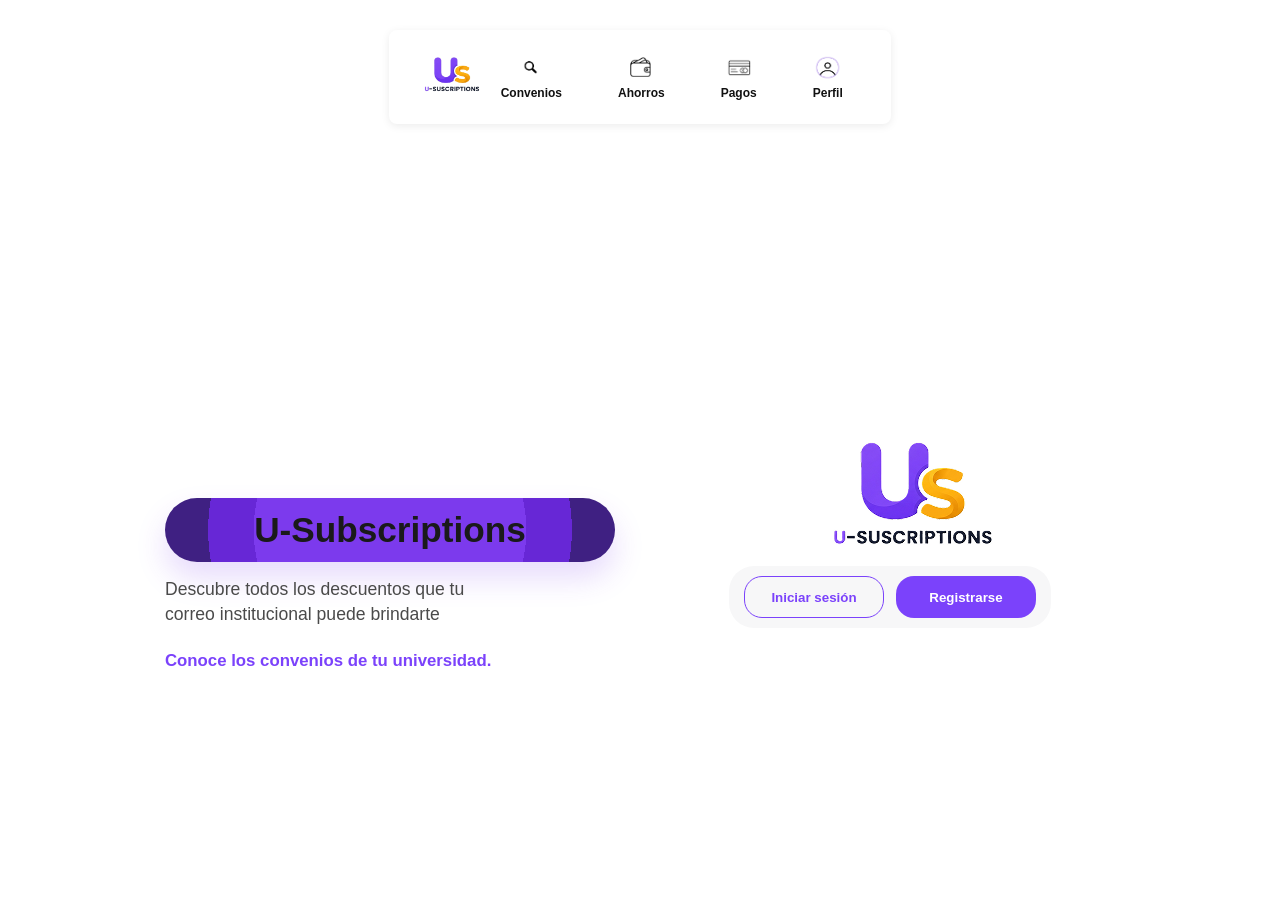
==== index.html @ c571db9f "Cambio de index" ====
<!DOCTYPE html>
<html lang="es">
<head>
    <meta charset="UTF-8">
    <meta name="viewport" content="width=device-width, initial-scale=1.0">
    <title>U-Subscriptions - Inicio</title>
    <link rel="preconnect" href="https://fonts.googleapis.com">
    <link rel="preconnect" href="https://fonts.gstatic.com" crossorigin>
    <link href="https://fonts.googleapis.com/css2?family=Outfit:wght@400;500;600;700&display=swap" rel="stylesheet">
    <link rel="stylesheet" href="https://cdnjs.cloudflare.com/ajax/libs/font-awesome/6.5.1/css/all.min.css">
    <link rel="stylesheet" href="css/components.css">
    <link rel="stylesheet" href="css/inicio.css">
</head>
<body>

    <header>
        <div class="logo">
        <img src="images/logo.png" alt="Logo de U-Subscriptions">
        </div>

        <nav aria-label="Navegación principal">
        <ul>
            <li>
            <a href="pages/buscar-convenios.html">
                <img src="images/iconos/icono-buscar.png" alt="Icono de convenios">
                <span>Convenios</span>
            </a>
            </li>

            <li>
            <a href="pages/panel_ahorro.html">
                <img src="images/iconos/icono-ahorro.png" alt="Icono de ahorros">
                <span>Ahorros</span>
            </a>
            </li>
            <li>
            <a href="pages/pagos.html">
                <img src="images/iconos/icono-pagos.png" alt="Icono de pagos">
                <span>Pagos</span>
            </a>
            </li>
            <li>
            <a href="pages/perfil.html">
                <img src="images/iconos/icono-perfil.png" alt="Icono de perfil">
                <span>Perfil</span>
            </a>
            </li>
        </ul>
        </nav>
    </header>


    <main class="hero-container" id="heroContainer">
        
        <div class="animated-logo-wrapper" id="animatedLogo">
            <img src="images/u-subs-logo 1.png" alt="U-Subscriptions Logo" class="moving-logo">
        </div>

        <section class="hero-left">
            <div class="logo-placeholder-left"></div> 
            <h1 class="brand-title">U-Subscriptions</h1>
            <p class="hero-description">
                Descubre todos los descuentos que tu correo institucional puede brindarte
            </p>
            <p class="hero-highlight">
                Conoce los convenios de tu universidad.
            </p>
        </section>

        <section class="hero-right">
            
            <div class="initial-actions" id="initialActions">
                <div class="logo-placeholder-right"></div> 
                <div class="actions-pill-container">
                    <button type="button" class="btn-outline-purple" id="btnShowLogin">Iniciar sesión</button>
                    <button type="button" class="btn-solid-purple" id="btnShowRegister">Registrarse</button>
                </div>
            </div>

            <div class="form-card hidden" id="loginFormCard">
                <div class="card-header">
                    <h2>Inicia Sesión</h2>
                    <button type="button" class="btn-close close-to-initial" title="Volver">
                        <i class="fa-solid fa-xmark"></i>
                    </button>
                </div>
                <p class="subtitle">Ingresa tus datos para continuar</p>

                <form action="#" method="POST" class="dynamic-form">
                    <div class="form-group">
                        <label for="login-email">Correo Institucional</label>
                        <input type="email" id="login-email" placeholder="Ej. nombre@ejemplo.com" required>
                    </div>

                    <div class="form-group">
                        <label for="login-password">Contraseña</label>
                        <div class="input-password-wrapper">
                            <input type="password" id="login-password" placeholder="••••••••" required>
                            <i class="fa-regular fa-eye-slash toggle-password" data-target="login-password"></i>
                        </div>
                    </div>

                    <div class="switch-prompt">
                        ¿No tienes una cuenta aún? <a href="#" id="linkToRegister">Regístrate</a>
                    </div>

                    <div class="form-action">
                        <button type="submit" class="btn-submit">Entrar</button>
                    </div>
                </form>
            </div>

            <div class="form-card hidden" id="registerFormCard">
                <div class="card-header">
                    <h2>Crea tu Cuenta</h2>
                    <button type="button" class="btn-close close-to-initial" title="Volver">
                        <i class="fa-solid fa-xmark"></i>
                    </button>
                </div>
                <p class="subtitle">Ingresa tus datos para comenzar</p>

                <form action="#" method="POST" class="dynamic-form">
                    
                    <div class="form-group">
                        <label for="fullname">Nombre y Apellido</label>
                        <input type="text" id="fullname" placeholder="Ej. Maria Lopez">
                    </div>

                    <div class="form-group error" id="register-email-group">
                        <label for="register-email">Correo Institucional</label>
                        <input type="email" id="register-email" placeholder="Ej. nombre@ejemplo.com">
                        <span class="error-text">
                            <i class="fa-solid fa-circle-exclamation"></i> Este campo es obligatorio
                        </span>
                    </div>

                    <div class="form-group">
                        <label for="reg-password">Contraseña</label>
                        <div class="input-password-wrapper">
                            <input type="password" id="reg-password" placeholder="••••••••">
                            <i class="fa-regular fa-eye-slash toggle-password" data-target="reg-password"></i>
                        </div>
                        <span class="field-hint">Mínimo 8 caracteres, incluya una mayúscula y un número</span>
                    </div>

                    <div class="form-group">
                        <label for="confirm-password">Confirmar contraseña</label>
                        <div class="input-password-wrapper">
                            <input type="password" id="confirm-password" placeholder="••••••••">
                            <i class="fa-regular fa-eye-slash toggle-password" data-target="confirm-password"></i>
                        </div>
                    </div>

                    <div class="switch-prompt">
                        ¿Ya tienes una cuenta? <a href="#" id="linkToLogin">Inicia Sesión</a>
                    </div>

                    <div class="form-action">
                        <button type="submit" class="btn-submit">Crear Cuenta</button>
                    </div>

                </form>
            </div>

        </section>

    </main>

        <script>
            const heroContainer = document.getElementById('heroContainer');
            const initialActions = document.getElementById('initialActions');
            const loginFormCard = document.getElementById('loginFormCard');
            const registerFormCard = document.getElementById('registerFormCard');

            const btnShowLogin = document.getElementById('btnShowLogin');
            const btnShowRegister = document.getElementById('btnShowRegister');
            const linkToRegister = document.getElementById('linkToRegister');
            const linkToLogin = document.getElementById('linkToLogin');
            const closeButtons = document.querySelectorAll('.close-to-initial');

            const registerForm = registerFormCard.querySelector('form');

            function openForm(formToShow) {
                heroContainer.classList.add('shift-left');
                initialActions.classList.add('hidden');
                
                loginFormCard.classList.add('hidden');
                registerFormCard.classList.add('hidden');
                formToShow.classList.remove('hidden');
            }

            function resetToInitial() {
                heroContainer.classList.remove('shift-left');
                loginFormCard.classList.add('hidden');
                registerFormCard.classList.add('hidden');
                initialActions.classList.remove('hidden');
            }

            btnShowLogin.addEventListener('click', () => openForm(loginFormCard));
            btnShowRegister.addEventListener('click', () => openForm(registerFormCard));
            linkToRegister.addEventListener('click', (e) => { e.preventDefault(); openForm(registerFormCard); });
            linkToLogin.addEventListener('click', (e) => { e.preventDefault(); openForm(loginFormCard); });

            closeButtons.forEach(btn => {
                btn.addEventListener('click', resetToInitial);
            });

            registerForm.addEventListener('submit', (e) => {
                e.preventDefault(); 
                

                registerForm.reset();

                resetToInitial();
            });

            const regEmailInput = document.getElementById('register-email');
            const regEmailGroup = document.getElementById('register-email-group');

            regEmailInput.addEventListener('input', () => {
                if (regEmailInput.value.trim() !== '') {
                    regEmailGroup.classList.remove('error');
                } else {
                    regEmailGroup.classList.add('error');
                }
            });

            const togglePasswordIcons = document.querySelectorAll('.toggle-password');
            togglePasswordIcons.forEach(icon => {
                icon.addEventListener('click', () => {
                    const targetId = icon.getAttribute('data-target');
                    const passwordInput = document.getElementById(targetId);
                    const type = passwordInput.getAttribute('type') === 'password' ? 'text' : 'password';
                    passwordInput.setAttribute('type', type);
                    icon.classList.toggle('fa-eye');
                    icon.classList.toggle('fa-eye-slash');
                });
            });
        </script>

</body>
</html>
---- css/components.css ----
:root {
  --color-primary: #7C3AED;
  --color-primary-dark: #6D28D9;
  --color-primary-light: #C3A5F8;
  --color-accent: #F59E0B;
  --color-accent-light: #FFCC77;
  --color-white: #FFFFFF;
  --color-text-dark: #111111;
  --color-text-muted: #666666;
  --color-disabled: #e0e0e0;
  --color-text-disabled: #9e9e9e;
  --color-border: #E2E8F0;
  --color-bg: #F8FAFC;

  --font-family-base: 'Outfit', -apple-system, BlinkMacSystemFont, 'Segoe UI', Roboto, sans-serif;
  --font-size-sm: 0.75rem;
  --font-size-base: 0.875rem;
  --font-size-lg: 1rem;
  --font-weight-regular: 400;
  --font-weight-bold: 700;

  --spacing-xs: 0.25rem;
  --spacing-sm: 0.5rem;
  --spacing-md: 1rem;
  --spacing-lg: 1.5rem;
  --spacing-xl: 2rem;

  --radius-sm: 8px;
  --radius-md: 16px;
  --radius-lg: 24px;
  --radius-pill: 50px;

  --transition-fast: 0.2s ease;
  --shadow-sm: 0 2px 8px rgba(0, 0, 0, 0.08);
}

body {
  margin: 0;
  font-family: var(--font-family-base);
  font-size: var(--font-size-base);
  color: var(--color-text-dark);
  background-color: #f8f8fb;
}


/*Titulos, subtitulos*/

h1{
	margin: 0;
	padding: 0.75rem 2rem;
	border-radius: 999px;
	background: radial-gradient(circle,var(--color-primary) 60%, rgba(103, 39, 214, 1) 60%, rgba(103, 39, 214, 1) 80%, rgb(63, 32, 130) 80%);
	color: var(--color-white);
	font-size: 1.75rem;
	font-weight: var(--font-weight-bold);
	text-align: center;
	box-shadow: 0 16px 30px rgba(124, 58, 237, 0.18);
}

h2{
	align-self: center;
	padding: 0.75rem 1.5rem;
	border-radius: 999px;
	border: 2px solid var(--color-accent);
	color: var(--color-text-dark);
	font-weight: var(--font-weight-bold);
	font-size: var(--font-size-base);
	background: rgba(245, 158, 11, 0.08);
	justify-self: center;
}


/*Elementos pagina */
header {
  display: flex;
  align-items: center;
  justify-content: space-between;
  padding: var(--spacing-md) var(--spacing-xl);
  background-color: var(--color-white);
  border-radius: var(--radius-sm);
  box-shadow: var(--shadow-sm);
}
.logo img {
  height: 48px;
  width: auto;
  object-fit: contain;
}

nav ul {
  display: flex;
  flex-direction: row;
  align-items: center;
  gap: var(--spacing-lg);
  list-style: none;
  margin: 0;
  padding: 0;
}

nav a {
  display: flex;
  flex-direction: column;
  align-items: center;
  justify-content: center;
  text-decoration: none;
  padding: var(--spacing-sm) var(--spacing-md);
  border-radius: var(--radius-md);
  color: var(--color-text-dark);
  transition: background-color var(--transition-fast), color var(--transition-fast), transform var(--transition-fast);
}

nav a img {
  width: 28px;
  height: 28px;
  object-fit: contain;
  margin-bottom: var(--spacing-xs);
}

nav a span {
  font-size: var(--font-size-sm);
  font-weight: var(--font-weight-bold);
  text-align: center;
}

nav a:hover,
nav a:focus-visible {
  background-color: var(--color-primary-light);
  color: var(--color-primary);
}

nav a:focus-visible {
  outline: 2px solid var(--color-primary);
  outline-offset: 2px;
}

nav a.disabled,
nav a[aria-disabled="true"] {
  color: var(--color-text-disabled);
  background-color: transparent;
  cursor: not-allowed;
  pointer-events: none;
  opacity: 0.6;
}

nav a.disabled img,
nav a[aria-disabled="true"] img {
  filter: grayscale(100%);
}



footer{
  display: flex;
  flex-direction: column;
  align-items: center;
}

.site-footer .footer-inner {
  width: 100%;
  max-width: 1100px;
  margin: 0 auto;
  display: grid;
  grid-template-columns: repeat(3, 1fr);
  gap: 1.25rem;
  align-items: start;
}

.site-footer .footer-col {
  display: flex;
  flex-direction: column;
  gap: 0.6rem;
}

.site-footer h4 {
  margin: 0 0 0.35rem 0;
  color: var(--color-white);
  font-size: 1rem;
  font-weight: var(--font-weight-bold);
}

.site-footer p,
.site-footer a {
  margin: 0;
  color: rgba(255,255,255,0.85);
  font-size: 0.95rem;
  text-decoration: none;
}

.site-footer .social-icons {
  display: flex;
  gap: 12px;
  align-items: center;
}

.site-footer .social-icons a {
  background: rgba(255, 255, 255, 0.06);
  width: 44px;
  height: 44px;
  border-radius: 999px;
  display: grid;
  place-items: center;
  transition: transform 0.18s ease, background 0.18s ease;
}

.site-footer .social-icons a:hover {
  background: var(--color-primary);
  transform: translateY(-3px) scale(1.02);
}

.site-footer .footer-bottom {
  margin-top: 1.25rem;
  text-align: center;
  font-size: 0.9rem;
  color: rgba(255,255,255,0.65);
}

.site-footer {
  background: linear-gradient(180deg, #15121a 0%, #24182f 100%);
  color: var(--color-white);
  padding: 2.25rem 1.25rem;
  border-top: 1px solid rgba(255,255,255,0.04);
}



/*Botones*/

button {
  min-width: 140px;
  height: 42px;
  border: none;
  border-radius: 999px;
  cursor: pointer;
  font-weight: var(--font-weight-bold);
  transition: transform var(--transition-fast), box-shadow var(--transition-fast), background-color var(--transition-fast);
}

button:hover {
  transform: translateY(-1px);
}

.button-primary {
  background-color: var(--color-primary);
  color: var(--color-white);
  box-shadow: 0 6px 0 rgba(124, 58, 237, 0.25);
}

.button-secondary {
  background-color: var(--color-white);
  border: 2px solid var(--color-accent);
  color: var(--color-accent);
  box-shadow: 0 6px 0 rgba(245, 158, 11, 0.18);
}

.button-secondary:hover {
  background-color: var(--color-accent);
  color: var(--color-white);
}

.card {
  background-color: var(--color-white);
  border-radius: var(--radius-lg);
  box-shadow: 0 12px 30px rgba(0, 0, 0, 0.08);
}

h2 {
  margin: 0;
  color: var(--color-text-dark);
  font-size: 1.5rem;
  font-weight: var(--font-weight-bold);
  line-height: 1.2;
}

.card h2 {
  color: var(--color-primary);
  font-size: 1.35rem;
  margin-bottom: 0.5rem;
}
---- css/inicio.css ----
:root {
    --purple-main: #7b42fb;
    --purple-dark: #622ad8;
    --purple-light: #e8ddff;
    --purple-input: #cbb4fc;
    --purple-border-card: #a882fc;
    --error-red: #d93025;
    --text-dark: #212121;
    --text-muted: #666666;
    --bg-white: #ffffff;
}

* {
    box-sizing: border-box;
    margin: 0;
    padding: 0;
}

body {
    font-family: 'Segoe UI', Tahoma, Geneva, Verdana, sans-serif;
    background-color: var(--bg-white);
    color: var(--text-dark);
    min-height: 100vh;
    display: flex;
    flex-direction: column;
    align-items: center;
    padding: 30px 20px;
}

.hidden {
    display: none !important;
}

.top-nav {
    display: flex;
    gap: 20px;
    margin-bottom: 30px;
}

.nav-pill {
    text-decoration: none;
    color: #000;
    font-weight: 700;
    font-size: 0.9rem;
    padding: 10px 24px;
    border: 1.5px solid #d0d0d0;
    border-radius: 20px;
    transition: all 0.25s ease;
}

.nav-pill.active {
    background-color: var(--purple-light);
    border-color: transparent;
    color: var(--purple-main);
}

.nav-pill:hover {
    border-color: var(--purple-main);
    color: var(--purple-main);
}

.hero-container {
    position: relative;
    display: grid;
    grid-template-columns: 1fr 1fr;
    max-width: 950px;
    width: 100%;
    align-items: center;
    gap: 50px;
    margin: auto 0;
}

.animated-logo-wrapper {
    position: absolute;
    right: 120px; 
    top: 175px;
    z-index: 10;
    transition: transform 0.65s cubic-bezier(0.34, 1.4, 0.64, 1);
    transform-origin: center center;
}

.moving-logo {
    max-width: 170px;
    height: auto;
    display: block;
}

.hero-container.shift-left .animated-logo-wrapper {
    transform: translate(-570px, -150px) scale(1.80);
}

.hero-left {
    display: flex;
    flex-direction: column;
    gap: 15px;
    padding-top: 60px; 
}

.logo-placeholder-left {
    height: 100px; 
}

.brand-title {
    font-size: 2.2rem;
    font-weight: 800;
    color: #1a1a1a;
}

.hero-description {
    font-size: 1.1rem;
    color: #4a4a4a;
    line-height: 1.4;
    max-width: 320px;
}

.hero-highlight {
    color: var(--purple-main);
    font-weight: 700;
    font-size: 1.05rem;
    margin-top: 10px;
}


.hero-right {
    display: flex;
    justify-content: center;
    align-items: center;
    min-height: 480px;
}

.initial-actions {
    display: flex;
    flex-direction: column;
    align-items: center;
    gap: 20px;
}

.logo-placeholder-right {
    height: 180px; 
}

.actions-pill-container {
    background-color: #f7f7f8;
    padding: 10px 15px;
    border-radius: 25px;
    display: flex;
    gap: 12px;
    align-items: center;
}

.btn-outline-purple {
    background: transparent;
    border: 1.5px solid var(--purple-main);
    color: var(--purple-main);
    font-weight: 700;
    padding: 8px 22px;
    border-radius: 18px;
    cursor: pointer;
    transition: all 0.25s ease;
}

.btn-outline-purple:hover {
    background-color: var(--purple-main);
    color: white;
}

.btn-solid-purple {
    background-color: var(--purple-main);
    border: none;
    color: white;
    font-weight: 700;
    padding: 9px 23px;
    border-radius: 18px;
    cursor: pointer;
    transition: background-color 0.25s ease;
}

.btn-solid-purple:hover {
    background-color: var(--purple-dark);
}

.form-card {
    border: 2.5px solid var(--purple-border-card);
    border-radius: 35px;
    padding: 30px 35px;
    background-color: var(--bg-white);
    width: 100%;
    max-width: 400px;
    box-shadow: 0 4px 15px rgba(123, 66, 251, 0.08);
    animation: fadeIn 0.4s ease-in-out;
}

.card-header {
    display: flex;
    justify-content: space-between;
    align-items: center;
}

.card-header h2 {
    font-size: 1.4rem;
    font-weight: 700;
}

.btn-close {
    background: none;
    border: none;
    font-size: 1.2rem;
    color: #888;
    cursor: pointer;
}

.btn-close:hover {
    color: var(--purple-main);
}

.subtitle {
    font-size: 0.85rem;
    color: #666;
    margin-bottom: 20px;
}

.dynamic-form {
    display: flex;
    flex-direction: column;
    gap: 12px;
}

.form-group {
    display: flex;
    flex-direction: column;
    gap: 4px;
}

.form-group label {
    font-size: 0.8rem;
    font-weight: 700;
}

input[type="text"],
input[type="email"],
input[type="password"] {
    width: 100%;
    background-color: var(--purple-input);
    border: 1.5px solid transparent;
    border-radius: 18px;
    padding: 8px 15px;
    font-size: 0.85rem;
    outline: none;
}

input:focus {
    border-color: var(--purple-main);
    box-shadow: 0 0 0 3px rgba(123, 66, 251, 0.2);
}

.input-password-wrapper {
    position: relative;
    display: flex;
    align-items: center;
}

.input-password-wrapper input {
    padding-right: 38px;
}

.toggle-password {
    position: absolute;
    right: 12px;
    color: #444;
    cursor: pointer;
}

.field-hint {
    font-size: 0.65rem;
    color: var(--text-muted);
}

.switch-prompt {
    font-size: 0.8rem;
    text-align: center;
    margin-top: 4px;
}

.switch-prompt a {
    color: var(--purple-main);
    font-weight: 700;
    text-decoration: underline;
}

.error-text {
    display: none;
    font-size: 0.7rem;
    color: var(--error-red);
    align-items: center;
    gap: 4px;
    font-weight: 600;
}

.form-group.error .error-text {
    display: flex;
}

.form-group.error input {
    border-color: var(--error-red) !important;
    background-color: #fce8e6;
}

/* BOTÓN DE ENVÍO */
.form-action {
    display: flex;
    justify-content: center;
    margin-top: 10px;
}

.btn-submit {
    background-color: var(--purple-main);
    color: white;
    border: none;
    border-radius: 20px;
    padding: 9px 32px;
    font-weight: 700;
    cursor: pointer;
    transition: background-color 0.2s ease;
}

.btn-submit:hover {
    background-color: var(--purple-dark);
}

@keyframes fadeIn {
    from { opacity: 0; transform: translateY(10px); }
    to { opacity: 1; transform: translateY(0); }
}
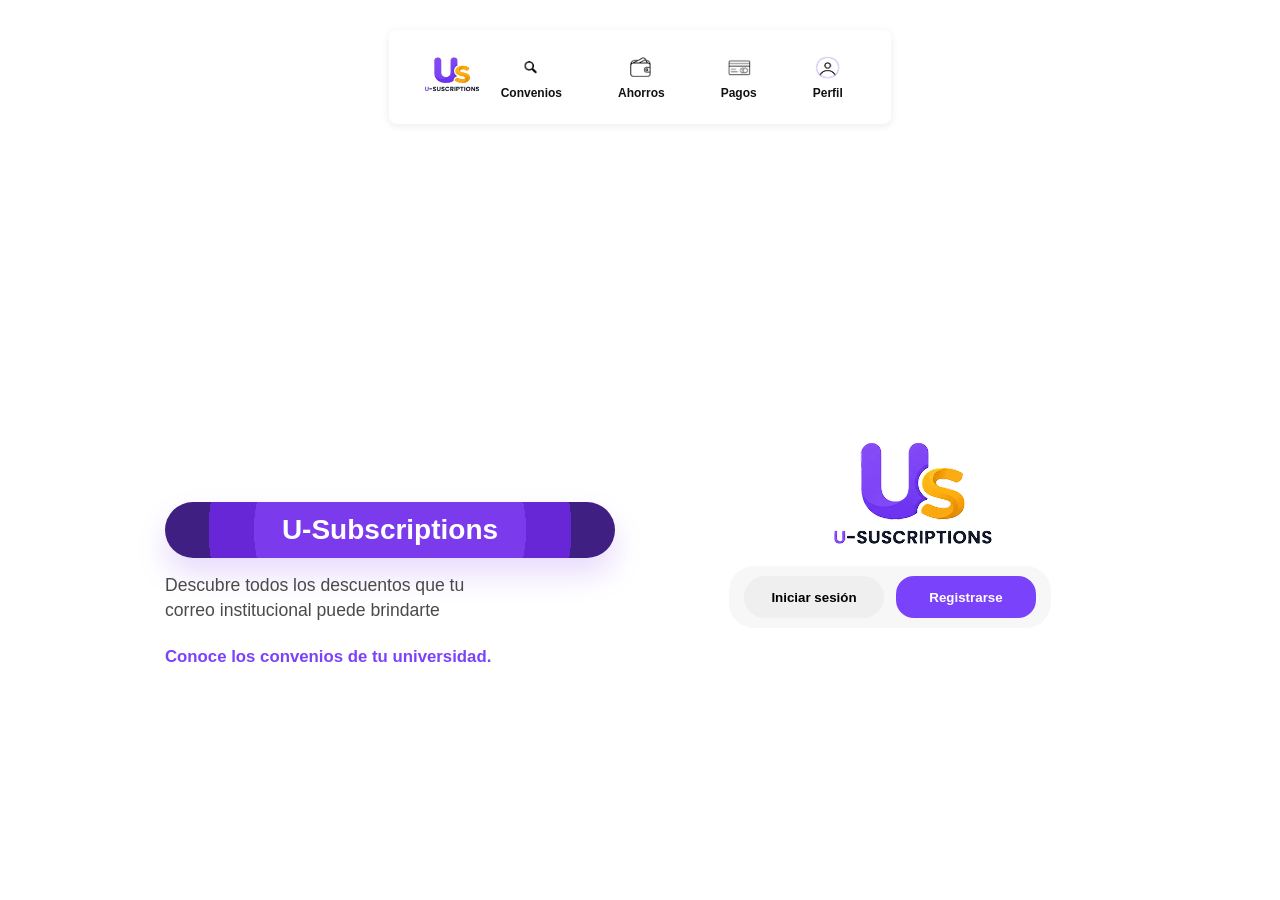
==== commit ec304874: "se agregan media queries y flexbox en index.html" ====
--- a/index.html
+++ b/index.html
@@ -58,7 +58,7 @@
 
         <section class="hero-left">
             <div class="logo-placeholder-left"></div> 
-            <h1 class="brand-title">U-Subscriptions</h1>
+            <h1>U-Subscriptions</h1>
             <p class="hero-description">
                 Descubre todos los descuentos que tu correo institucional puede brindarte
             </p>
@@ -72,7 +72,7 @@
             <div class="initial-actions" id="initialActions">
                 <div class="logo-placeholder-right"></div> 
                 <div class="actions-pill-container">
-                    <button type="button" class="btn-outline-purple" id="btnShowLogin">Iniciar sesión</button>
+                    <button type="button"  id="btnShowLogin">Iniciar sesión</button>
                     <button type="button" class="btn-solid-purple" id="btnShowRegister">Registrarse</button>
                 </div>
             </div>
--- a/css/inicio.css
+++ b/css/inicio.css
@@ -330,4 +330,356 @@
 @keyframes fadeIn {
     from { opacity: 0; transform: translateY(10px); }
     to { opacity: 1; transform: translateY(0); }
-}+}
+
+
+@media (min-width:768px) {
+    
+}
+/* =========================================================
+   DISEÑO RESPONSIVE
+   ========================================================= */
+
+/* TABLET: 768px - 1024px */
+@media (min-width: 768px) and (max-width: 1024px) {
+
+    body {
+        padding: 24px 16px;
+    }
+
+    header {
+        width: 100%;
+    }
+
+    nav ul {
+        gap: 0.8rem;
+    }
+
+    nav a {
+        padding: 0.4rem 0.65rem;
+    }
+
+    .hero-container {
+        max-width: 850px;
+        gap: 25px;
+    }
+
+    .animated-logo-wrapper {
+        right: 55px;
+        top: 145px;
+    }
+
+    .moving-logo {
+        max-width: 145px;
+    }
+
+    .hero-container.shift-left .animated-logo-wrapper {
+        transform: translate(-420px, -120px) scale(1.45);
+    }
+
+    .hero-left {
+        padding-top: 40px;
+    }
+
+    .hero-description {
+        max-width: 290px;
+        font-size: 1rem;
+    }
+
+    .hero-highlight {
+        font-size: 1rem;
+    }
+
+    .hero-right {
+        min-height: 420px;
+    }
+
+    .logo-placeholder-right {
+        height: 145px;
+    }
+
+    .form-card {
+        max-width: 360px;
+        padding: 26px 28px;
+    }
+}
+
+
+/* TELÉFONO: hasta 767px */
+@media (max-width: 767px) {
+
+    body {
+        width: 100%;
+        min-height: 100vh;
+        padding: 14px 12px 24px;
+        overflow-x: hidden;
+    }
+
+    /* Cabecera y navegación */
+    header {
+        width: 100%;
+        padding: 10px 12px;
+        flex-direction: column;
+        gap: 8px;
+    }
+
+    .logo img {
+        height: 42px;
+    }
+
+    nav {
+        width: 100%;
+    }
+
+    nav ul {
+        width: 100%;
+        justify-content: center;
+        gap: 2px;
+        flex-wrap: wrap;
+    }
+
+    nav a {
+        padding: 6px 8px;
+        border-radius: 12px;
+    }
+
+    nav a img {
+        width: 23px;
+        height: 23px;
+    }
+
+    nav a span {
+        font-size: 0.65rem;
+    }
+
+    /* Contenido principal */
+    .hero-container {
+        display: grid;
+        grid-template-columns: 1fr;
+        width: 100%;
+        max-width: 520px;
+        gap: 8px;
+        margin: 0 auto;
+        align-items: start;
+    }
+
+    /*
+       En teléfono el logo se centra sobre la presentación
+       para evitar que el desplazamiento absoluto del diseño
+       de escritorio provoque desbordamiento horizontal.
+    */
+    .animated-logo-wrapper {
+        right: 50%;
+        top: 18px;
+        transform: translateX(50%);
+        transition: transform 0.45s ease, opacity 0.3s ease;
+    }
+
+    .moving-logo {
+        max-width: 125px;
+    }
+
+    /*
+       Al abrir login/registro, el contenido de presentación
+       deja espacio al formulario y el logo desaparece.
+    */
+    .hero-container.shift-left .animated-logo-wrapper {
+        transform: translateX(50%) scale(0.7);
+        opacity: 0;
+        pointer-events: none;
+    }
+
+    .hero-left {
+        order: 1;
+        width: 100%;
+        padding-top: 145px;
+        gap: 10px;
+        align-items: center;
+        text-align: center;
+    }
+
+    .logo-placeholder-left {
+        display: none;
+    }
+
+    /*
+       El h1 real del HTML recibe estilos de components.css.
+       Estas reglas lo adaptan sin cambiar su diseño base.
+    */
+    .hero-left h1 {
+        width: 100%;
+        max-width: 330px;
+        padding: 0.65rem 1rem;
+        font-size: 1.45rem;
+    }
+
+    .brand-title {
+        font-size: 1.7rem;
+    }
+
+    .hero-description {
+        width: 100%;
+        max-width: 360px;
+        font-size: 0.95rem;
+        line-height: 1.45;
+    }
+
+    .hero-highlight {
+        max-width: 350px;
+        font-size: 0.95rem;
+        margin-top: 4px;
+    }
+
+    .hero-right {
+        order: 2;
+        width: 100%;
+        min-height: auto;
+        padding: 0;
+        align-items: flex-start;
+    }
+
+    .initial-actions {
+        width: 100%;
+        gap: 12px;
+    }
+
+    .logo-placeholder-right {
+        height: 70px;
+    }
+
+    .actions-pill-container {
+        width: min(100%, 340px);
+        padding: 9px 12px;
+        gap: 8px;
+        justify-content: center;
+    }
+
+    .actions-pill-container button {
+        min-width: 0;
+        flex: 1;
+        width: 100%;
+        padding: 8px 10px;
+        font-size: 0.78rem;
+    }
+
+    /* Cuando aparece el formulario, se centra toda la atención en él. */
+    .hero-container.shift-left .hero-left {
+        display: none;
+    }
+
+    .hero-container.shift-left .hero-right {
+        width: 100%;
+        padding-top: 20px;
+    }
+
+    .form-card {
+        width: 100%;
+        max-width: 430px;
+        margin: 0 auto;
+        padding: 24px 20px;
+        border-radius: 28px;
+    }
+
+    .card-header h2 {
+        font-size: 1.2rem;
+    }
+
+    .subtitle {
+        font-size: 0.8rem;
+        margin-bottom: 16px;
+    }
+
+    .dynamic-form {
+        gap: 11px;
+    }
+
+    .form-group label {
+        font-size: 0.78rem;
+    }
+
+    input[type="text"],
+    input[type="email"],
+    input[type="password"] {
+        min-height: 40px;
+        padding: 9px 14px;
+        font-size: 0.85rem;
+    }
+
+    .field-hint {
+        font-size: 0.62rem;
+        line-height: 1.35;
+    }
+
+    .switch-prompt {
+        font-size: 0.75rem;
+        line-height: 1.4;
+    }
+
+    .form-action {
+        margin-top: 8px;
+    }
+
+    .btn-submit {
+        min-width: 130px;
+        padding: 9px 25px;
+    }
+}
+
+
+/* TELÉFONOS MUY PEQUEÑOS: hasta 380px */
+@media (max-width: 380px) {
+
+    body {
+        padding-left: 8px;
+        padding-right: 8px;
+    }
+
+    header {
+        padding-left: 6px;
+        padding-right: 6px;
+    }
+
+    nav a {
+        padding: 5px 6px;
+    }
+
+    nav a img {
+        width: 21px;
+        height: 21px;
+    }
+
+    nav a span {
+        font-size: 0.6rem;
+    }
+
+    .hero-left {
+        padding-top: 135px;
+    }
+
+    .moving-logo {
+        max-width: 110px;
+    }
+
+    .hero-left h1 {
+        font-size: 1.3rem;
+    }
+
+    .hero-description,
+    .hero-highlight {
+        font-size: 0.88rem;
+    }
+
+    .actions-pill-container {
+        width: 100%;
+        padding: 8px;
+    }
+
+    .actions-pill-container button {
+        font-size: 0.72rem;
+    }
+
+    .form-card {
+        padding: 20px 15px;
+        border-radius: 24px;
+    }
+}
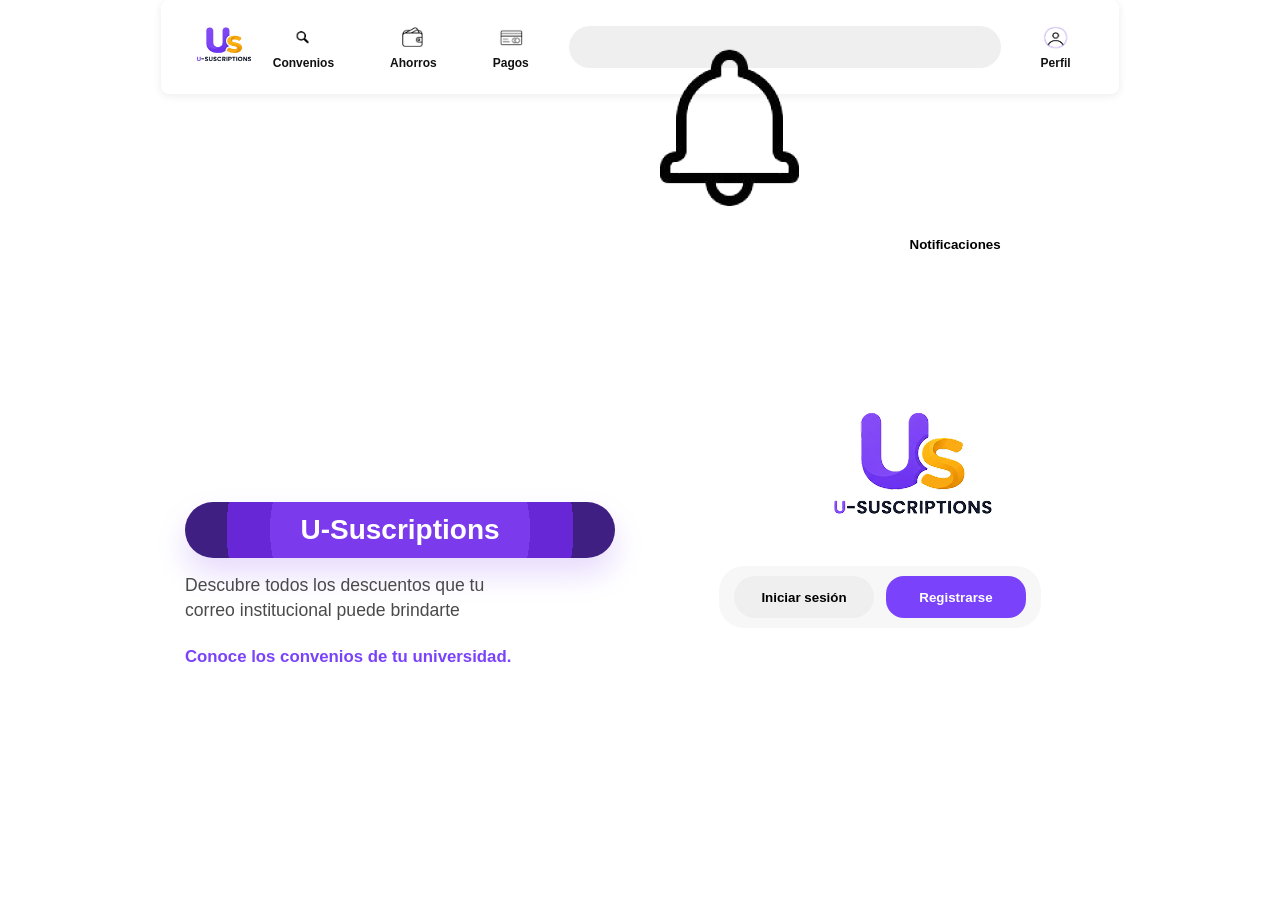
==== commit e4b461a3: "Merge pull request #26 from AnthonyUribe1912/anthony_uribe Errores corregidos gracias a la revision " ====
--- a/index.html
+++ b/index.html
@@ -9,14 +9,16 @@
     <link href="https://fonts.googleapis.com/css2?family=Outfit:wght@400;500;600;700&display=swap" rel="stylesheet">
     <link rel="stylesheet" href="https://cdnjs.cloudflare.com/ajax/libs/font-awesome/6.5.1/css/all.min.css">
     <link rel="stylesheet" href="css/components.css">
-    <link rel="stylesheet" href="css/inicio.css">
+    <link rel="stylesheet" href="css/login.css">
 </head>
 <body>
 
     <header>
         <div class="logo">
-        <img src="images/logo.png" alt="Logo de U-Subscriptions">
-        </div>
+        <a href="index.html">
+        <img src="images/logo.png" alt="Logo de U-Suscriptions">
+        </a>
+    </div>
 
         <nav aria-label="Navegación principal">
         <ul>
@@ -39,6 +41,11 @@
                 <span>Pagos</span>
             </a>
             </li>
+
+            <button id="menu-Notificaciones">
+                <img src="images/iconos/icono-notificaciones.png" alt="Icono de pagos">
+                <span>Notificaciones</span>
+            </button>
             <li>
             <a href="pages/perfil.html">
                 <img src="images/iconos/icono-perfil.png" alt="Icono de perfil">
@@ -58,7 +65,7 @@
 
         <section class="hero-left">
             <div class="logo-placeholder-left"></div> 
-            <h1>U-Subscriptions</h1>
+            <h1>U-Suscriptions</h1>
             <p class="hero-description">
                 Descubre todos los descuentos que tu correo institucional puede brindarte
             </p>
@@ -72,7 +79,7 @@
             <div class="initial-actions" id="initialActions">
                 <div class="logo-placeholder-right"></div> 
                 <div class="actions-pill-container">
-                    <button type="button"  id="btnShowLogin">Iniciar sesión</button>
+                    <button type="button" id="btnShowLogin">Iniciar sesión</button>
                     <button type="button" class="btn-solid-purple" id="btnShowRegister">Registrarse</button>
                 </div>
             </div>
@@ -80,7 +87,7 @@
             <div class="form-card hidden" id="loginFormCard">
                 <div class="card-header">
                     <h2>Inicia Sesión</h2>
-                    <button type="button" class="btn-close close-to-initial" title="Volver">
+                    <button type="button" class="btn-close close-to-initial" aria-label="Volver al inicio">
                         <i class="fa-solid fa-xmark"></i>
                     </button>
                 </div>
@@ -96,7 +103,7 @@
                         <label for="login-password">Contraseña</label>
                         <div class="input-password-wrapper">
                             <input type="password" id="login-password" placeholder="••••••••" required>
-                            <i class="fa-regular fa-eye-slash toggle-password" data-target="login-password"></i>
+                            <button type="button" class="toggle-password fa-regular fa-eye-slash" data-target="login-password" aria-label="Mostrar contraseña"></button>
                         </div>
                     </div>
 
@@ -113,7 +120,7 @@
             <div class="form-card hidden" id="registerFormCard">
                 <div class="card-header">
                     <h2>Crea tu Cuenta</h2>
-                    <button type="button" class="btn-close close-to-initial" title="Volver">
+                    <button type="button" class="btn-close close-to-initial" aria-label="Volver al inicio">
                         <i class="fa-solid fa-xmark"></i>
                     </button>
                 </div>
@@ -138,7 +145,7 @@
                         <label for="reg-password">Contraseña</label>
                         <div class="input-password-wrapper">
                             <input type="password" id="reg-password" placeholder="••••••••">
-                            <i class="fa-regular fa-eye-slash toggle-password" data-target="reg-password"></i>
+                            <button type="button" class="toggle-password fa-regular fa-eye-slash" data-target="reg-password" aria-label="Mostrar contraseña"></button>
                         </div>
                         <span class="field-hint">Mínimo 8 caracteres, incluya una mayúscula y un número</span>
                     </div>
@@ -147,7 +154,7 @@
                         <label for="confirm-password">Confirmar contraseña</label>
                         <div class="input-password-wrapper">
                             <input type="password" id="confirm-password" placeholder="••••••••">
-                            <i class="fa-regular fa-eye-slash toggle-password" data-target="confirm-password"></i>
+                            <button type="button" class="toggle-password fa-regular fa-eye-slash" data-target="confirm-password" aria-label="Mostrar contraseña"></button>
                         </div>
                     </div>
 
@@ -166,77 +173,82 @@
 
     </main>
 
-        <script>
-            const heroContainer = document.getElementById('heroContainer');
-            const initialActions = document.getElementById('initialActions');
-            const loginFormCard = document.getElementById('loginFormCard');
-            const registerFormCard = document.getElementById('registerFormCard');
-
-            const btnShowLogin = document.getElementById('btnShowLogin');
-            const btnShowRegister = document.getElementById('btnShowRegister');
-            const linkToRegister = document.getElementById('linkToRegister');
-            const linkToLogin = document.getElementById('linkToLogin');
-            const closeButtons = document.querySelectorAll('.close-to-initial');
-
-            const registerForm = registerFormCard.querySelector('form');
-
-            function openForm(formToShow) {
-                heroContainer.classList.add('shift-left');
-                initialActions.classList.add('hidden');
+    <script>
+        const heroContainer = document.getElementById('heroContainer');
+        const initialActions = document.getElementById('initialActions');
+        const loginFormCard = document.getElementById('loginFormCard');
+        const registerFormCard = document.getElementById('registerFormCard');
+
+        const btnShowLogin = document.getElementById('btnShowLogin');
+        const btnShowRegister = document.getElementById('btnShowRegister');
+        const linkToRegister = document.getElementById('linkToRegister');
+        const linkToLogin = document.getElementById('linkToLogin');
+        const closeButtons = document.querySelectorAll('.close-to-initial');
+
+        const registerForm = registerFormCard.querySelector('form');
+
+        function openForm(formToShow) {
+            heroContainer.classList.add('shift-left');
+            initialActions.classList.add('hidden');
+            
+            loginFormCard.classList.add('hidden');
+            registerFormCard.classList.add('hidden');
+            formToShow.classList.remove('hidden');
+        }
+
+        function resetToInitial() {
+            heroContainer.classList.remove('shift-left');
+            loginFormCard.classList.add('hidden');
+            registerFormCard.classList.add('hidden');
+            initialActions.classList.remove('hidden');
+        }
+
+        btnShowLogin.addEventListener('click', () => openForm(loginFormCard));
+        btnShowRegister.addEventListener('click', () => openForm(registerFormCard));
+        linkToRegister.addEventListener('click', (e) => { e.preventDefault(); openForm(registerFormCard); });
+        linkToLogin.addEventListener('click', (e) => { e.preventDefault(); openForm(loginFormCard); });
+
+        closeButtons.forEach(btn => {
+            btn.addEventListener('click', resetToInitial);
+        });
+
+        registerForm.addEventListener('submit', (e) => {
+            e.preventDefault(); 
+            registerForm.reset();
+            resetToInitial();
+        });
+
+        const regEmailInput = document.getElementById('register-email');
+        const regEmailGroup = document.getElementById('register-email-group');
+
+        regEmailInput.addEventListener('input', () => {
+            if (regEmailInput.value.trim() !== '') {
+                regEmailGroup.classList.remove('error');
+            } else {
+                regEmailGroup.classList.add('error');
+            }
+        });
+
+        const togglePasswordButtons = document.querySelectorAll('.toggle-password');
+        togglePasswordButtons.forEach(button => {
+            button.addEventListener('click', () => {
+                const targetId = button.getAttribute('data-target');
+                const passwordInput = document.getElementById(targetId);
+                const type = passwordInput.getAttribute('type') === 'password' ? 'text' : 'password';
+                passwordInput.setAttribute('type', type);
                 
-                loginFormCard.classList.add('hidden');
-                registerFormCard.classList.add('hidden');
-                formToShow.classList.remove('hidden');
-            }
-
-            function resetToInitial() {
-                heroContainer.classList.remove('shift-left');
-                loginFormCard.classList.add('hidden');
-                registerFormCard.classList.add('hidden');
-                initialActions.classList.remove('hidden');
-            }
-
-            btnShowLogin.addEventListener('click', () => openForm(loginFormCard));
-            btnShowRegister.addEventListener('click', () => openForm(registerFormCard));
-            linkToRegister.addEventListener('click', (e) => { e.preventDefault(); openForm(registerFormCard); });
-            linkToLogin.addEventListener('click', (e) => { e.preventDefault(); openForm(loginFormCard); });
-
-            closeButtons.forEach(btn => {
-                btn.addEventListener('click', resetToInitial);
-            });
-
-            registerForm.addEventListener('submit', (e) => {
-                e.preventDefault(); 
-                
-
-                registerForm.reset();
-
-                resetToInitial();
-            });
-
-            const regEmailInput = document.getElementById('register-email');
-            const regEmailGroup = document.getElementById('register-email-group');
-
-            regEmailInput.addEventListener('input', () => {
-                if (regEmailInput.value.trim() !== '') {
-                    regEmailGroup.classList.remove('error');
+                if (type === 'text') {
+                    button.classList.remove('fa-eye-slash');
+                    button.classList.add('fa-eye');
+                    button.setAttribute('aria-label', 'Ocultar contraseña');
                 } else {
-                    regEmailGroup.classList.add('error');
+                    button.classList.remove('fa-eye');
+                    button.classList.add('fa-eye-slash');
+                    button.setAttribute('aria-label', 'Mostrar contraseña');
                 }
             });
-
-            const togglePasswordIcons = document.querySelectorAll('.toggle-password');
-            togglePasswordIcons.forEach(icon => {
-                icon.addEventListener('click', () => {
-                    const targetId = icon.getAttribute('data-target');
-                    const passwordInput = document.getElementById(targetId);
-                    const type = passwordInput.getAttribute('type') === 'password' ? 'text' : 'password';
-                    passwordInput.setAttribute('type', type);
-                    icon.classList.toggle('fa-eye');
-                    icon.classList.toggle('fa-eye-slash');
-                });
-            });
-        </script>
+        });
+    </script>
 
 </body>
 </html>
--- a/css/components.css
+++ b/css/components.css
@@ -34,6 +34,16 @@
   --shadow-sm: 0 2px 8px rgba(0, 0, 0, 0.08);
 }
 
+
+/*Estilos de pagina general*/
+
+* {
+    box-sizing: border-box;
+    margin: 0;
+    padding: 0;
+}
+
+
 body {
   margin: 0;
   font-family: var(--font-family-base);
@@ -270,9 +280,4 @@
   line-height: 1.2;
 }
 
-.card h2 {
-  color: var(--color-primary);
-  font-size: 1.35rem;
-  margin-bottom: 0.5rem;
-}
-
+
--- a/css/login.css
+++ b/css/login.css
@@ -0,0 +1,430 @@
+:root {
+    --purple-main: #7b42fb;
+    --purple-dark: #622ad8;
+    --purple-light: #e8ddff;
+    --purple-input: #cbb4fc;
+    --purple-border-card: #a882fc;
+    --error-red: #d93025;
+    --text-dark: #212121;
+    --text-muted: #666666;
+    --bg-white: #ffffff;
+}
+
+
+body {
+    font-family: 'Segoe UI', Tahoma, Geneva, Verdana, sans-serif;
+    background-color: var(--bg-white);
+    color: var(--text-dark);
+    min-height: 100vh;
+    display: flex;
+    flex-direction: column;
+    align-items: center;
+    margin: 0;
+    padding: 0;
+}
+
+.hidden {
+    display: none !important;
+}
+
+.top-nav {
+    display: flex;
+    gap: 20px;
+    margin-bottom: 30px;
+}
+
+.nav-pill {
+    text-decoration: none;
+    color: #000;
+    font-weight: 700;
+    font-size: 0.9rem;
+    padding: 10px 24px;
+    border: 1.5px solid #d0d0d0;
+    border-radius: 20px;
+    transition: all 0.25s ease;
+}
+
+.nav-pill.active {
+    background-color: var(--purple-light);
+    border-color: transparent;
+    color: var(--purple-main);
+}
+
+.nav-pill:hover {
+    border-color: var(--purple-main);
+    color: var(--purple-main);
+}
+
+.hero-container {
+    position: relative;
+    display: grid;
+    grid-template-columns: 1fr 1fr;
+    max-width: 950px;
+    width: 100%;
+    align-items: center;
+    gap: 50px;
+    margin: auto;
+    padding: 30px 20px;
+    box-sizing: border-box;
+}
+
+.animated-logo-wrapper {
+    position: absolute;
+    right: 120px; 
+    top: 175px;
+    z-index: 10;
+    transition: transform 0.65s cubic-bezier(0.34, 1.4, 0.64, 1);
+    transform-origin: center center;
+}
+
+.moving-logo {
+    max-width: 170px;
+    width: 100%;
+    height: auto;
+    display: block;
+}
+
+.hero-container.shift-left .animated-logo-wrapper {
+    transform: translate(-570px, -150px) scale(1.80);
+}
+
+.hero-left {
+    display: flex;
+    flex-direction: column;
+    gap: 15px;
+    padding-top: 60px; 
+}
+
+.logo-placeholder-left {
+    height: 100px; 
+}
+
+.brand-title {
+    font-size: 2.2rem;
+    font-weight: 800;
+    color: #1a1a1a;
+}
+
+.hero-description {
+    font-size: 1.1rem;
+    color: #4a4a4a;
+    line-height: 1.4;
+    max-width: 320px;
+}
+
+.hero-highlight {
+    color: var(--purple-main);
+    font-weight: 700;
+    font-size: 1.05rem;
+    margin-top: 10px;
+}
+
+.hero-right {
+    display: flex;
+    justify-content: center;
+    align-items: center;
+    min-height: 480px;
+}
+
+.initial-actions {
+    display: flex;
+    flex-direction: column;
+    align-items: center;
+    gap: 20px;
+}
+
+.logo-placeholder-right {
+    height: 180px; 
+}
+
+.actions-pill-container {
+    background-color: #f7f7f8;
+    padding: 10px 15px;
+    border-radius: 25px;
+    display: flex;
+    gap: 12px;
+    align-items: center;
+}
+
+.btn-outline-purple {
+    background: transparent;
+    border: 1.5px solid var(--purple-main);
+    color: var(--purple-main);
+    font-weight: 700;
+    padding: 8px 22px;
+    border-radius: 18px;
+    cursor: pointer;
+    transition: all 0.25s ease;
+}
+
+.btn-outline-purple:hover {
+    background-color: var(--purple-main);
+    color: white;
+}
+
+.btn-solid-purple {
+    background-color: var(--purple-main);
+    border: none;
+    color: white;
+    font-weight: 700;
+    padding: 9px 23px;
+    border-radius: 18px;
+    cursor: pointer;
+    transition: background-color 0.25s ease;
+}
+
+.btn-solid-purple:hover {
+    background-color: var(--purple-dark);
+}
+
+
+.form-card {
+    border: 2.5px solid var(--purple-border-card);
+    border-radius: 35px;
+    padding: 30px 35px;
+    background-color: var(--bg-white);
+    width: 100%;
+    max-width: 400px;
+    box-shadow: 0 4px 15px rgba(123, 66, 251, 0.08);
+    animation: fadeIn 0.4s ease-in-out;
+}
+
+.card-header {
+    display: flex;
+    justify-content: space-between;
+    align-items: center;
+}
+
+.card-header h2 {
+    font-size: 1.4rem;
+    font-weight: 700;
+}
+
+.btn-close {
+    background: none;
+    border: none;
+    font-size: 1.2rem;
+    color: #888;
+    cursor: pointer;
+}
+
+.btn-close:hover {
+    color: var(--purple-main);
+}
+
+.subtitle {
+    font-size: 0.85rem;
+    color: #666;
+    margin-bottom: 20px;
+}
+
+.dynamic-form {
+    display: flex;
+    flex-direction: column;
+    gap: 12px;
+}
+
+.form-group {
+    display: flex;
+    flex-direction: column;
+    gap: 4px;
+}
+
+.form-group label {
+    font-size: 0.8rem;
+    font-weight: 700;
+}
+
+input[type="text"],
+input[type="email"],
+input[type="password"] {
+    width: 100%;
+    background-color: var(--purple-input);
+    border: 1.5px solid transparent;
+    border-radius: 18px;
+    padding: 8px 15px;
+    font-size: 0.85rem;
+    outline: none;
+}
+
+input:focus {
+    border-color: var(--purple-main);
+    box-shadow: 0 0 0 3px rgba(123, 66, 251, 0.2);
+}
+
+.input-password-wrapper {
+    position: relative;
+    display: flex;
+    align-items: center;
+    width: 100%;
+}
+
+.input-password-wrapper input {
+    padding-right: 40px;
+}
+
+/* Botón transparente perfectamente centrado para el ícono */
+.btn-toggle-password {
+    background: transparent;
+    border: none;
+    cursor: pointer;
+    padding: 0;
+    width: auto;
+    height: auto;
+    display: flex;
+    align-items: center;
+    justify-content: center;
+    position: absolute;
+    right: 12px;
+    top: 50%;
+    transform: translateY(-50%);
+    color: var(--text-muted);
+    transition: color 0.2s ease;
+}
+
+.btn-toggle-password:hover {
+    color: var(--purple-main);
+}
+
+/* Tamaño y comportamiento del ícono dentro del botón */
+.toggle-password {
+    font-size: 0.95rem;
+}
+
+.field-hint {
+    font-size: 0.65rem;
+    color: var(--text-muted);
+}
+
+.switch-prompt {
+    font-size: 0.8rem;
+    text-align: center;
+    margin-top: 4px;
+}
+
+.switch-prompt a {
+    color: var(--purple-main);
+    font-weight: 700;
+    text-decoration: underline;
+}
+
+.error-text {
+    display: none;
+    font-size: 0.7rem;
+    color: var(--error-red);
+    align-items: center;
+    gap: 4px;
+    font-weight: 600;
+}
+
+.form-group.error .error-text {
+    display: flex;
+}
+
+.form-group.error input {
+    border-color: var(--error-red) !important;
+    background-color: #fce8e6;
+}
+
+.form-action {
+    display: flex;
+    justify-content: center;
+    margin-top: 10px;
+}
+
+.btn-submit {
+    background-color: var(--purple-main);
+    color: white;
+    border: none;
+    border-radius: 20px;
+    padding: 9px 32px;
+    font-weight: 700;
+    cursor: pointer;
+    transition: background-color 0.2s ease;
+}
+
+.btn-submit:hover {
+    background-color: var(--purple-dark);
+}
+
+@keyframes fadeIn {
+    from { opacity: 0; transform: translateY(10px); }
+    to { opacity: 1; transform: translateY(0); }
+}
+
+
+@media (max-width: 900px) {
+    .hero-container {
+        grid-template-columns: 1fr;
+        gap: 30px;
+        text-align: center;
+    }
+
+    .hero-left {
+        padding-top: 0;
+        align-items: center;
+    }
+
+    .hero-description {
+        max-width: 100%;
+    }
+
+    .animated-logo-wrapper {
+        position: static;
+        margin: 0 auto;
+    }
+
+    .hero-container.shift-left .animated-logo-wrapper {
+        transform: scale(1.2); 
+    }
+
+    .logo-placeholder-left,
+    .logo-placeholder-right {
+        display: none; 
+    }
+
+    .hero-right {
+        min-height: auto;
+    }
+}
+
+/* Móviles */
+@media (max-width: 600px) {
+    body {
+        padding: 15px 10px;
+    }
+
+    .top-nav {
+        width: 100%;
+        justify-content: center;
+        gap: 10px;
+    }
+
+    .nav-pill {
+        padding: 8px 16px;
+        font-size: 0.8rem;
+    }
+
+    .brand-title {
+        font-size: 1.75rem;
+    }
+
+    .hero-description {
+        font-size: 0.95rem;
+    }
+
+    .actions-pill-container {
+        flex-direction: column;
+        width: 100%;
+    }
+
+    .btn-outline-purple,
+    .btn-solid-purple {
+        width: 100%;
+    }
+
+    .form-card {
+        padding: 20px;
+        border-radius: 25px;
+    }
+}
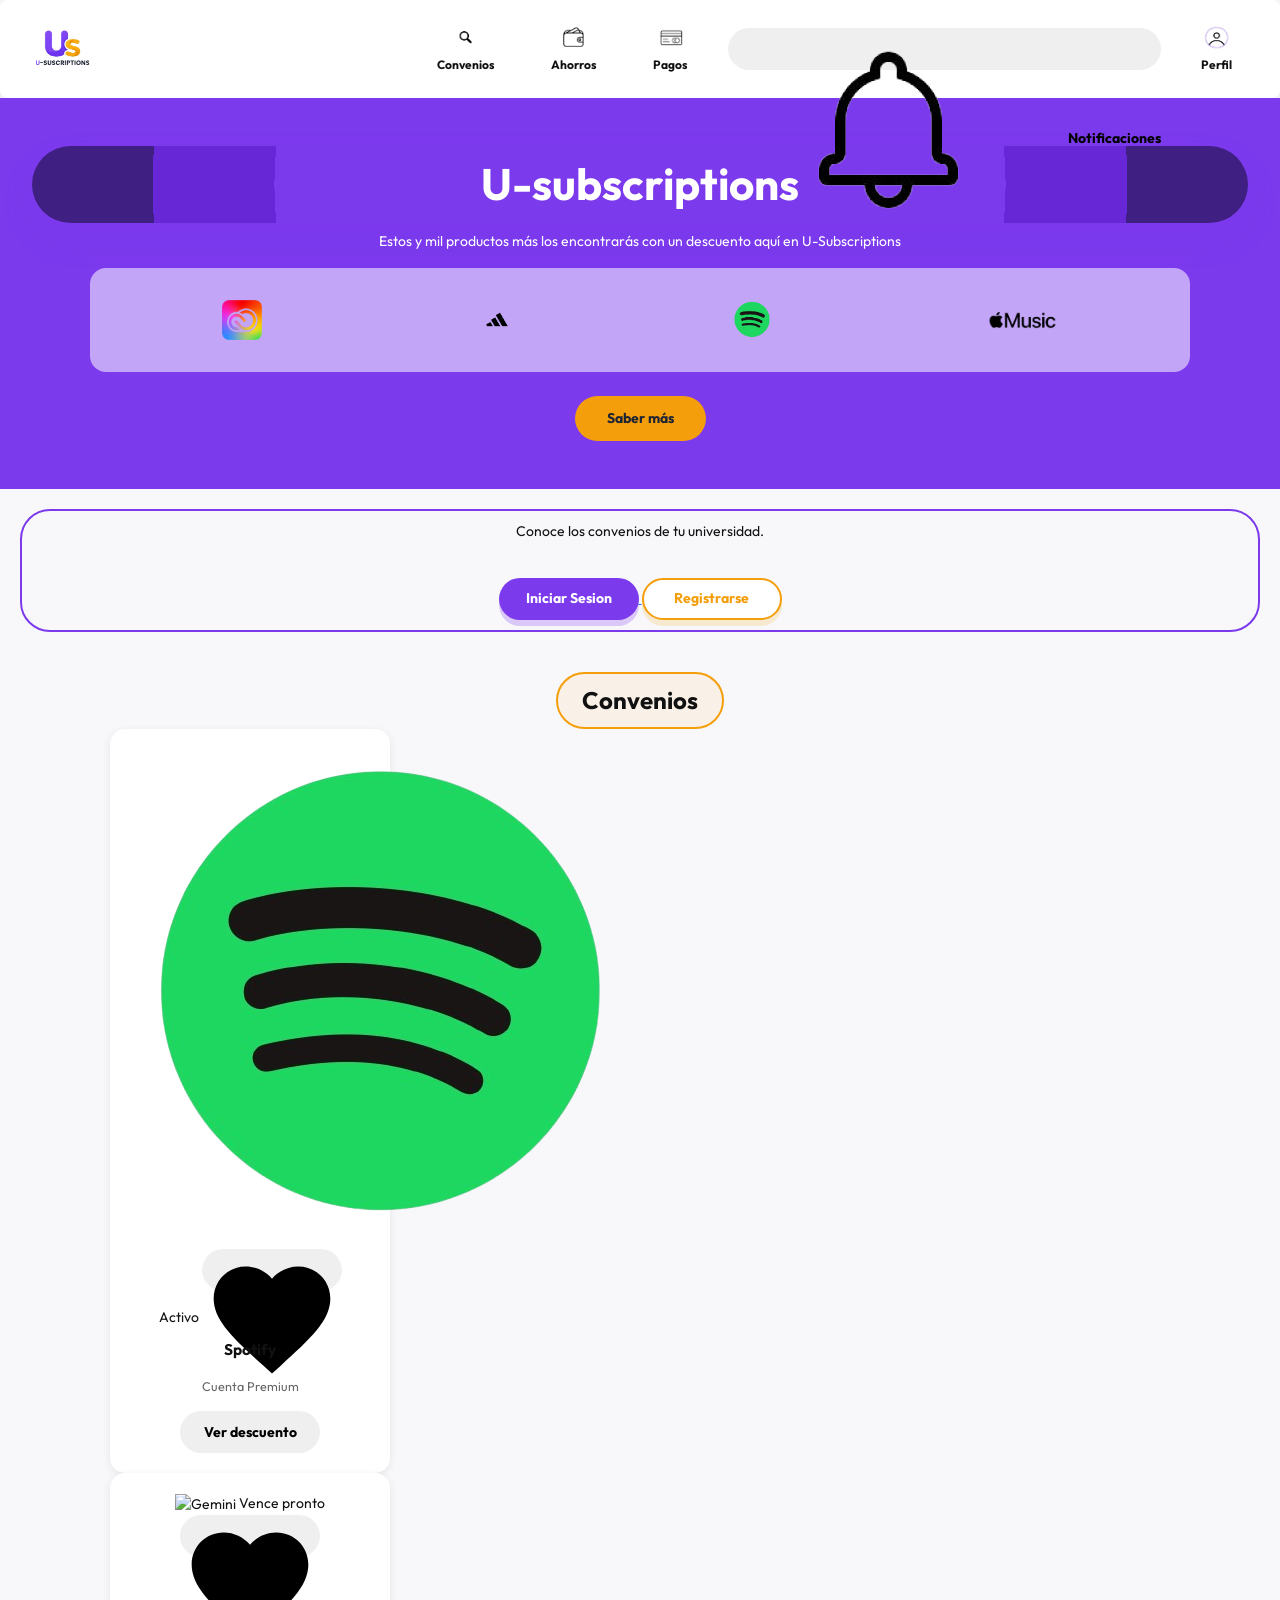
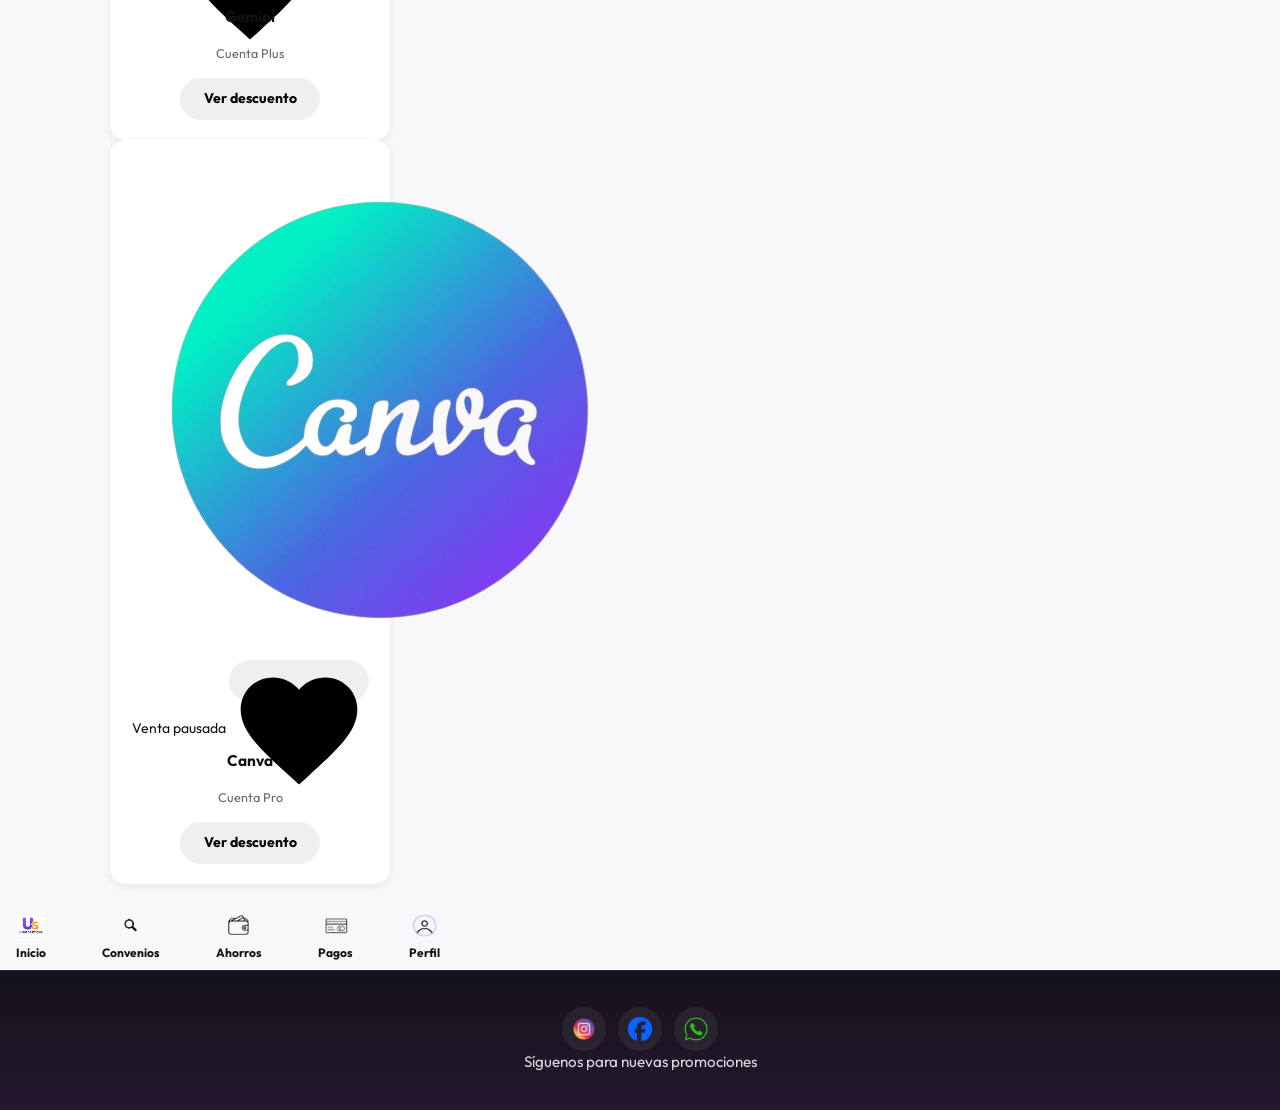
==== commit a9e0ffc7: "correcion de archivo index" ====
--- a/index.html
+++ b/index.html
@@ -1,254 +1,217 @@
 <!DOCTYPE html>
 <html lang="es">
 <head>
-    <meta charset="UTF-8">
-    <meta name="viewport" content="width=device-width, initial-scale=1.0">
-    <title>U-Subscriptions - Inicio</title>
-    <link rel="preconnect" href="https://fonts.googleapis.com">
-    <link rel="preconnect" href="https://fonts.gstatic.com" crossorigin>
-    <link href="https://fonts.googleapis.com/css2?family=Outfit:wght@400;500;600;700&display=swap" rel="stylesheet">
-    <link rel="stylesheet" href="https://cdnjs.cloudflare.com/ajax/libs/font-awesome/6.5.1/css/all.min.css">
-    <link rel="stylesheet" href="css/components.css">
-    <link rel="stylesheet" href="css/login.css">
+  <meta charset="UTF-8">
+  <meta name="viewport" content="width=device-width, initial-scale=1.0">
+  <title>U-Subscriptions</title>
+  <link rel="preconnect" href="https://fonts.googleapis.com">
+  <link rel="preconnect" href="https://fonts.gstatic.com" crossorigin>
+  <link href="https://fonts.googleapis.com/css2?family=Outfit:wght@400;500;600;700&display=swap" rel="stylesheet">
+  <link href="https://cdn.jsdelivr.net/npm/bootstrap@5.3.3/dist/css/bootstrap.min.css" rel="stylesheet">
+  <link rel="stylesheet" href="css/components.css">
+  <link rel="stylesheet" href="css/styles.css">
 </head>
 <body>
-
-    <header>
-        <div class="logo">
+  <header>
+    <div class="logo">
+      <a href="index.html">
+        <img src="images/logo.png" alt="Logo de U-Suscriptions">
+      </a>
+    </div>
+
+    <nav aria-label="Navegación principal">
+      <ul>
+        <li>
+          <a href="pages/buscar-convenios.html">
+            <img src="images/iconos/icono-buscar.png" alt="Icono de convenios">
+            <span>Convenios</span>
+          </a>
+        </li>
+        <li>
+          <a href="pages/panel_ahorro.html">
+            <img src="images/iconos/icono-ahorro.png" alt="Icono de ahorros">
+            <span>Ahorros</span>
+          </a>
+        </li>
+        <li>
+          <a href="pages/pagos.html">
+            <img src="images/iconos/icono-pagos.png" alt="Icono de pagos">
+            <span>Pagos</span>
+          </a>
+        </li>
+        <button id="menu-Notificaciones">
+            <img src="images/iconos/icono-notificaciones.png" alt="Icono de pagos">
+            <span>Notificaciones</span>
+        </button>
+        <li>
+          <a href="pages/perfil.html">
+            <img src="images/iconos/icono-perfil.png" alt="Icono de perfil">
+            <span>Perfil</span>
+          </a>
+        </li>
+      </ul>
+    </nav>
+  </header>
+
+  <main>
+    <section class="banner-promocional">
+      <h1>U-subscriptions</h1>
+      <p>Estos y mil productos más los encontrarás con un descuento aquí en U-Subscriptions</p>
+
+      <div id="carouselMarcas" class="carousel slide" data-bs-ride="carousel">
+        <div class="carousel-inner">
+          <div class="carousel-item active">
+            <div class="marcas-aliadas">
+              <img src="images/marcas/marca-adove.png" alt="Adobe Creative">
+              <img src="images/marcas/marca-adidas.png" alt="Adidas">
+              <img src="images/marcas/marca-spotify.png" alt="Spotify">
+              <img src="images/marcas/marca-apple.png" alt="Apple Music">
+            </div>
+          </div>
+          <div class="carousel-item">
+            <div class="marcas-aliadas">
+              <img src="images/marcas/marca-mcdonalds.png" alt="McDonald's">
+              <img src="images/marcas/marca-notion.png" alt="Notion">
+              <img src="images/marcas/marca-canva.png" alt="Canva">
+              <img src="images/marcas/marca-lenovo.png" alt="Lenovo">
+            </div>
+          </div>
+        </div>
+      </div>
+      <div class="mt-4">
+        <a href="pages/buscar-convenios.html" class="boton-saber-mas">Saber más</a>
+      </div>
+    </section>
+
+    <section class="registro">
+      <p>Conoce los convenios de tu universidad.</p>
+      <div class="registro-contenido">
         <a href="index.html">
-        <img src="images/logo.png" alt="Logo de U-Suscriptions">
-        </a>
+          <button type="button" class="button-primary">Iniciar Sesion</button>
+        </a>
+        <a href="index.html">
+          <button type="button" class="button-secondary">Registrarse</button>
+        </a>
+      </div>
+    </section>
+
+    <section class="convenios">
+      <h2>Convenios</h2>
+      
+      <div class="grilla-convenios">
+        <!-- Tarjeta 1: Spotify -->
+        <article class="tarjeta-convenio">
+          <div class="tarjeta-header">
+            <img src="images/marcas/marca-spotify.png" alt="Spotify">
+            <span class="badge-estado">Activo</span>
+            <button class="btn-favorito activo" aria-label="Marcar favorito">
+              <svg class="icono-corazon" viewBox="0 0 24 24">
+                <path d="M12 21.35l-1.45-1.32C5.4 15.36 2 12.28 2 8.5 2 5.42 4.42 3 7.5 3c1.74 0 3.41.81 4.5 2.09C13.09 3.81 14.76 3 16.5 3 19.58 3 22 5.42 22 8.5c0 3.78-3.4 6.86-8.55 11.54L12 21.35z"/>
+              </svg>
+            </button>
+          </div>
+          <p class="tarjeta-compania">Spotify</p>
+          <p class="tarjeta-cuenta">Cuenta Premium</p>
+          <div class="detalle-descuento" hidden>
+            <p class="texto-oferta">Obtén <strong>50% de descuento</strong> en tu plan universitario individual mostrando tu carné institucional.</p>
+          </div>
+          <button type="button" class="btn-ver-mas" aria-expanded="false">Ver descuento</button>
+        </article>
+
+        <!-- Tarjeta 2: Gemini -->
+        <article class="tarjeta-convenio">
+          <div class="tarjeta-header">
+            <img src="images/marcas/marca-gemini.png" alt="Gemini">
+            <span class="badge-estado">Vence pronto</span>
+            <button class="btn-favorito activo" aria-label="Marcar favorito">
+              <svg class="icono-corazon" viewBox="0 0 24 24">
+                <path d="M12 21.35l-1.45-1.32C5.4 15.36 2 12.28 2 8.5 2 5.42 4.42 3 7.5 3c1.74 0 3.41.81 4.5 2.09C13.09 3.81 14.76 3 16.5 3 19.58 3 22 5.42 22 8.5c0 3.78-3.4 6.86-8.55 11.54L12 21.35z"/>
+              </svg>
+            </button>
+          </div>
+          <p class="tarjeta-compania">Gemini</p>
+          <p class="tarjeta-cuenta">Cuenta Plus</p>
+          <div class="detalle-descuento" hidden>
+            <p class="texto-oferta">Obtén <strong>50% de descuento</strong> en tu plan universitario individual mostrando tu carné institucional.</p>
+          </div>
+          <button type="button" class="btn-ver-mas" aria-expanded="false">Ver descuento</button>
+        </article>
+
+        <!-- Tarjeta 3: Canva -->
+        <article class="tarjeta-convenio">
+          <div class="tarjeta-header">
+            <img src="images/marcas/marca-canva.png" alt="Canva">
+            <span class="badge-estado">Venta pausada</span>
+            <button class="btn-favorito" aria-label="Marcar favorito">
+              <svg class="icono-corazon" viewBox="0 0 24 24">
+                <path d="M12 21.35l-1.45-1.32C5.4 15.36 2 12.28 2 8.5 2 5.42 4.42 3 7.5 3c1.74 0 3.41.81 4.5 2.09C13.09 3.81 14.76 3 16.5 3 19.58 3 22 5.42 22 8.5c0 3.78-3.4 6.86-8.55 11.54L12 21.35z"/>
+              </svg>
+            </button>
+          </div>
+          <p class="tarjeta-compania">Canva</p>
+          <p class="tarjeta-cuenta">Cuenta Pro</p>
+          <div class="detalle-descuento" hidden>
+            <p class="texto-oferta">Obtén <strong>50% de descuento</strong> en tu plan universitario individual mostrando tu carné institucional.</p>
+          </div>
+          <button type="button" class="btn-ver-mas" aria-expanded="false">Ver descuento</button>
+        </article>
+      </div>
+
+    </section>
+  </main>
+
+  <!-- NAVEGACIÓN INFERIOR PARA MÓVIL EN INDEX -->
+  <nav class="nav-mobile-bottom" aria-label="Navegación Móvil">
+    <ul>
+      <li>
+        <a href="index.html">
+          <img src="images/logo.png" alt="Inicio">
+          <span>Inicio</span>
+        </a>
+      </li>
+      <li>
+        <a href="buscar-convenios.html">
+          <img src="images/iconos/icono-buscar.png" alt="Convenios">
+          <span>Convenios</span>
+        </a>
+      </li>
+      <li>
+        <a href="panel_ahorro.html">
+          <img src="images/iconos/icono-ahorro.png" alt="Ahorros">
+          <span>Ahorros</span>
+        </a>
+      </li>
+      <li>
+        <a href="pagos.html">
+          <img src="images/iconos/icono-pagos.png" alt="Pagos">
+          <span>Pagos</span>
+        </a>
+      </li>
+      <li>
+        <a href="perfil.html">
+          <img src="images/iconos/icono-perfil.png" alt="Perfil">
+          <span>Perfil</span>
+        </a>
+      </li>
+    </ul>
+  </nav>
+
+  <footer class="site-footer">
+    <div class="social-icons">
+      <a href="#" aria-label="Instagram">
+        <img src="images/—Pngtree—instagram logo icon vector_3588821.png" alt="Instagram" width="24" height="24">
+      </a>
+      <a href="#" aria-label="Facebook">
+        <img src="images/facebook-circle-logo-png.webp" alt="Facebook" width="24" height="24">
+      </a>
+      <a href="#" aria-label="WhatsApp">
+        <img src="images/—Pngtree—whatsapp mobile app icon vector_8704828.png" alt="WhatsApp" width="24" height="24">
+      </a>
     </div>
-
-        <nav aria-label="Navegación principal">
-        <ul>
-            <li>
-            <a href="pages/buscar-convenios.html">
-                <img src="images/iconos/icono-buscar.png" alt="Icono de convenios">
-                <span>Convenios</span>
-            </a>
-            </li>
-
-            <li>
-            <a href="pages/panel_ahorro.html">
-                <img src="images/iconos/icono-ahorro.png" alt="Icono de ahorros">
-                <span>Ahorros</span>
-            </a>
-            </li>
-            <li>
-            <a href="pages/pagos.html">
-                <img src="images/iconos/icono-pagos.png" alt="Icono de pagos">
-                <span>Pagos</span>
-            </a>
-            </li>
-
-            <button id="menu-Notificaciones">
-                <img src="images/iconos/icono-notificaciones.png" alt="Icono de pagos">
-                <span>Notificaciones</span>
-            </button>
-            <li>
-            <a href="pages/perfil.html">
-                <img src="images/iconos/icono-perfil.png" alt="Icono de perfil">
-                <span>Perfil</span>
-            </a>
-            </li>
-        </ul>
-        </nav>
-    </header>
-
-
-    <main class="hero-container" id="heroContainer">
-        
-        <div class="animated-logo-wrapper" id="animatedLogo">
-            <img src="images/u-subs-logo 1.png" alt="U-Subscriptions Logo" class="moving-logo">
-        </div>
-
-        <section class="hero-left">
-            <div class="logo-placeholder-left"></div> 
-            <h1>U-Suscriptions</h1>
-            <p class="hero-description">
-                Descubre todos los descuentos que tu correo institucional puede brindarte
-            </p>
-            <p class="hero-highlight">
-                Conoce los convenios de tu universidad.
-            </p>
-        </section>
-
-        <section class="hero-right">
-            
-            <div class="initial-actions" id="initialActions">
-                <div class="logo-placeholder-right"></div> 
-                <div class="actions-pill-container">
-                    <button type="button" id="btnShowLogin">Iniciar sesión</button>
-                    <button type="button" class="btn-solid-purple" id="btnShowRegister">Registrarse</button>
-                </div>
-            </div>
-
-            <div class="form-card hidden" id="loginFormCard">
-                <div class="card-header">
-                    <h2>Inicia Sesión</h2>
-                    <button type="button" class="btn-close close-to-initial" aria-label="Volver al inicio">
-                        <i class="fa-solid fa-xmark"></i>
-                    </button>
-                </div>
-                <p class="subtitle">Ingresa tus datos para continuar</p>
-
-                <form action="#" method="POST" class="dynamic-form">
-                    <div class="form-group">
-                        <label for="login-email">Correo Institucional</label>
-                        <input type="email" id="login-email" placeholder="Ej. nombre@ejemplo.com" required>
-                    </div>
-
-                    <div class="form-group">
-                        <label for="login-password">Contraseña</label>
-                        <div class="input-password-wrapper">
-                            <input type="password" id="login-password" placeholder="••••••••" required>
-                            <button type="button" class="toggle-password fa-regular fa-eye-slash" data-target="login-password" aria-label="Mostrar contraseña"></button>
-                        </div>
-                    </div>
-
-                    <div class="switch-prompt">
-                        ¿No tienes una cuenta aún? <a href="#" id="linkToRegister">Regístrate</a>
-                    </div>
-
-                    <div class="form-action">
-                        <button type="submit" class="btn-submit">Entrar</button>
-                    </div>
-                </form>
-            </div>
-
-            <div class="form-card hidden" id="registerFormCard">
-                <div class="card-header">
-                    <h2>Crea tu Cuenta</h2>
-                    <button type="button" class="btn-close close-to-initial" aria-label="Volver al inicio">
-                        <i class="fa-solid fa-xmark"></i>
-                    </button>
-                </div>
-                <p class="subtitle">Ingresa tus datos para comenzar</p>
-
-                <form action="#" method="POST" class="dynamic-form">
-                    
-                    <div class="form-group">
-                        <label for="fullname">Nombre y Apellido</label>
-                        <input type="text" id="fullname" placeholder="Ej. Maria Lopez">
-                    </div>
-
-                    <div class="form-group error" id="register-email-group">
-                        <label for="register-email">Correo Institucional</label>
-                        <input type="email" id="register-email" placeholder="Ej. nombre@ejemplo.com">
-                        <span class="error-text">
-                            <i class="fa-solid fa-circle-exclamation"></i> Este campo es obligatorio
-                        </span>
-                    </div>
-
-                    <div class="form-group">
-                        <label for="reg-password">Contraseña</label>
-                        <div class="input-password-wrapper">
-                            <input type="password" id="reg-password" placeholder="••••••••">
-                            <button type="button" class="toggle-password fa-regular fa-eye-slash" data-target="reg-password" aria-label="Mostrar contraseña"></button>
-                        </div>
-                        <span class="field-hint">Mínimo 8 caracteres, incluya una mayúscula y un número</span>
-                    </div>
-
-                    <div class="form-group">
-                        <label for="confirm-password">Confirmar contraseña</label>
-                        <div class="input-password-wrapper">
-                            <input type="password" id="confirm-password" placeholder="••••••••">
-                            <button type="button" class="toggle-password fa-regular fa-eye-slash" data-target="confirm-password" aria-label="Mostrar contraseña"></button>
-                        </div>
-                    </div>
-
-                    <div class="switch-prompt">
-                        ¿Ya tienes una cuenta? <a href="#" id="linkToLogin">Inicia Sesión</a>
-                    </div>
-
-                    <div class="form-action">
-                        <button type="submit" class="btn-submit">Crear Cuenta</button>
-                    </div>
-
-                </form>
-            </div>
-
-        </section>
-
-    </main>
-
-    <script>
-        const heroContainer = document.getElementById('heroContainer');
-        const initialActions = document.getElementById('initialActions');
-        const loginFormCard = document.getElementById('loginFormCard');
-        const registerFormCard = document.getElementById('registerFormCard');
-
-        const btnShowLogin = document.getElementById('btnShowLogin');
-        const btnShowRegister = document.getElementById('btnShowRegister');
-        const linkToRegister = document.getElementById('linkToRegister');
-        const linkToLogin = document.getElementById('linkToLogin');
-        const closeButtons = document.querySelectorAll('.close-to-initial');
-
-        const registerForm = registerFormCard.querySelector('form');
-
-        function openForm(formToShow) {
-            heroContainer.classList.add('shift-left');
-            initialActions.classList.add('hidden');
-            
-            loginFormCard.classList.add('hidden');
-            registerFormCard.classList.add('hidden');
-            formToShow.classList.remove('hidden');
-        }
-
-        function resetToInitial() {
-            heroContainer.classList.remove('shift-left');
-            loginFormCard.classList.add('hidden');
-            registerFormCard.classList.add('hidden');
-            initialActions.classList.remove('hidden');
-        }
-
-        btnShowLogin.addEventListener('click', () => openForm(loginFormCard));
-        btnShowRegister.addEventListener('click', () => openForm(registerFormCard));
-        linkToRegister.addEventListener('click', (e) => { e.preventDefault(); openForm(registerFormCard); });
-        linkToLogin.addEventListener('click', (e) => { e.preventDefault(); openForm(loginFormCard); });
-
-        closeButtons.forEach(btn => {
-            btn.addEventListener('click', resetToInitial);
-        });
-
-        registerForm.addEventListener('submit', (e) => {
-            e.preventDefault(); 
-            registerForm.reset();
-            resetToInitial();
-        });
-
-        const regEmailInput = document.getElementById('register-email');
-        const regEmailGroup = document.getElementById('register-email-group');
-
-        regEmailInput.addEventListener('input', () => {
-            if (regEmailInput.value.trim() !== '') {
-                regEmailGroup.classList.remove('error');
-            } else {
-                regEmailGroup.classList.add('error');
-            }
-        });
-
-        const togglePasswordButtons = document.querySelectorAll('.toggle-password');
-        togglePasswordButtons.forEach(button => {
-            button.addEventListener('click', () => {
-                const targetId = button.getAttribute('data-target');
-                const passwordInput = document.getElementById(targetId);
-                const type = passwordInput.getAttribute('type') === 'password' ? 'text' : 'password';
-                passwordInput.setAttribute('type', type);
-                
-                if (type === 'text') {
-                    button.classList.remove('fa-eye-slash');
-                    button.classList.add('fa-eye');
-                    button.setAttribute('aria-label', 'Ocultar contraseña');
-                } else {
-                    button.classList.remove('fa-eye');
-                    button.classList.add('fa-eye-slash');
-                    button.setAttribute('aria-label', 'Mostrar contraseña');
-                }
-            });
-        });
-    </script>
-
+    <p class="footer-text">Síguenos para nuevas promociones</p>
+  </footer>
+  <script src="js/notificaciones.js"></script>
+  <script src="https://cdn.jsdelivr.net/npm/bootstrap@5.3.3/dist/js/bootstrap.bundle.min.js"></script>
+  <script src="js/inicio.js" defer></script>
 </body>
 </html>
--- a/css/styles.css
+++ b/css/styles.css
@@ -0,0 +1,354 @@
+/*Registro*/
+.registro{
+  border: 2px solid var(--color-primary);
+  border-radius: 30px;
+  display: flex;
+  flex-direction: column;
+  align-items: center;
+  gap: 20px;
+  padding: 10px;
+  margin: 20px;
+
+}
+
+
+/* ==========================================
+   3. BANNER Y CARRUSEL DE MARCAS (General)
+   ========================================== */
+.banner-promocional {
+  background-color: var(--color-primary);
+  color: var(--color-white);
+  text-align: center;
+  padding: var(--space-lg) var(--space-md);
+}
+
+.banner-promocional h1 {
+  font-size: 2rem;
+  margin-bottom: var(--space-sm);
+}
+
+
+#carouselMarcas {
+  max-width: 900px;
+  margin: 0 auto var(--space-lg);
+  background-color: var(--color-primary-light);
+  border-radius: var(--radius-md);
+  padding: var(--space-md);
+}
+
+.marcas-aliadas {
+  display: flex;
+  flex-wrap: nowrap;
+  justify-content: space-between;
+  align-items: center;
+  gap: var(--space-md);
+}
+
+.marcas-aliadas img {
+  height: 40px;
+  width: auto;
+  max-width: 90px;
+  object-fit: contain;
+  flex-shrink: 1;
+}
+
+#carouselMarcas .carousel-indicators {
+  position: static;
+  margin: var(--space-sm) 4rem;
+}
+
+#carouselMarcas .carousel-indicators [data-bs-target] {
+  background-color: var(--color-primary);
+  opacity: 0.5;
+  width: 8px;
+  height: 8px;
+  border-radius: 50%;
+  padding: 1px;
+}
+
+#carouselMarcas .carousel-indicators .active {
+  background-color: var(--color-accent);
+  opacity: 1;
+}
+
+.boton-saber-mas {
+  display: inline-block;
+  background-color: var(--color-accent);
+  color: #1d2433;
+  font-weight: 700;
+  text-decoration: none;
+  padding: 0.75rem 2rem;
+  border-radius: var(--radius-pill);
+  transition: background-color 0.2s ease;
+}
+
+.boton-saber-mas:hover {
+  background-color: var(--color-accent-light);
+}
+
+.boton-saber-mas:focus-visible {
+  outline: 3px solid var(--color-white);
+  outline-offset: 3px;
+}
+
+/* ==========================================
+   4. CONVENIOS & TARJETAS
+   ========================================== */
+.convenios {
+    max-width: 1100px;  
+    margin: 0 auto;     
+    padding: 20px 20px;
+    display: flex;
+    flex-direction: column;
+    
+}
+
+
+
+.lista-convenios {
+  display: flex;
+  justify-content: center;
+  gap: 50px;
+  flex-wrap: wrap;
+  padding: 0;
+}
+.lista-convenios .tarjeta-convenio {
+  background: #fff;
+  padding: 20px;
+  border-radius: 15px;
+  box-shadow: var(--shadow-sm);
+  width: 280px;
+  text-align: center;
+  transition: transform 0.3s ease, box-shadow 0.3s ease;
+}
+
+.tarjeta-convenio {
+  background: #fff;
+  padding: 20px;
+  border-radius: 15px;
+  box-shadow: var(--shadow-sm);
+  width: 280px;
+  text-align: center;
+  transition: transform 0.3s ease, box-shadow 0.3s ease;
+}
+
+.tarjeta-convenio:hover {
+  transform: translateY(-5px);
+  box-shadow: 0 8px 12px rgba(0, 0, 0, 0.15);
+}
+
+.cabecera-tarjeta {
+  display: flex;
+  justify-content: space-between;
+  align-items: center;
+  margin-bottom: 10px;
+}
+
+.tarjeta-convenio .cabecera-tarjeta img {
+  height: 80px;
+  width: auto;
+  max-width: 120px;
+}
+
+.estado {
+  font-size: 0.8em;
+  padding: 2px 8px;
+  border-radius: 10px;
+  background: #e0f7fa;
+}
+
+.favorito {
+  background: none;
+  border: none;
+  cursor: pointer;
+  font-size: 1.5em;
+  transition: transform 0.2s ease, color 0.2s ease;
+  outline: none;
+  margin-bottom: 1rem;
+}
+
+.favorito:hover {
+  transform: scale(1.2);
+}
+
+.favorito:focus-visible {
+  outline: 2px solid var(--color-primary);
+  outline-offset: 2px;
+}
+
+.boton-ver-mas {
+  display: block;
+  margin-top: 15px;
+  background: var(--color-primary);
+  color: #fff;
+  padding: 8px;
+  border-radius: 15px;
+  text-decoration: none;
+  transition: background 0.3s ease;
+}
+
+.boton-ver-mas:hover {
+  background: var(--color-primary-dark);
+}
+
+.boton-ver-mas:focus-visible {
+  outline: 2px solid var(--color-accent);
+  outline-offset: 2px;
+}
+
+.tarjeta-convenio p:nth-of-type(1) {
+  font-weight: 700;
+  font-size: 1.1em;
+  color: #111;
+
+/* Mejoras visuales para párrafos en secciones importantes */
+.main-container section p {
+  color: rgba(17,17,17,0.92);
+  line-height: 1.7;
+  font-size: 0.98rem;
+  margin-bottom: 0.6rem;
+}
+
+.banner-promocional p, .tarjeta-info p {
+  color: rgba(0,0,0,0.8);
+  font-size: 1.05rem;
+  max-width: 760px;
+  margin-left: auto;
+  margin-right: auto;
+  line-height: 1.5;
+  background: linear-gradient(90deg, rgba(255,255,255,0.6), rgba(255,255,255,0));
+  padding: 0.35rem 0.5rem;
+  border-radius: 8px;
+}
+
+/* Hacer los párrafos de las tarjetas más llamativos */
+.tarjeta-convenio p:nth-of-type(1) {
+  color: #0f1721;
+}
+
+.tarjeta-convenio p:nth-of-type(2) {
+  color: rgba(17,17,17,0.7);
+}
+
+@media (max-width: 640px) {
+  .main-container section p {
+    font-size: 1rem;
+  }
+  .banner-promocional p, .tarjeta-info p {
+    font-size: 1rem;
+    padding: 0.3rem 0.4rem;
+  }
+}
+  margin-top: 10px;
+}
+
+.tarjeta-convenio p:nth-of-type(2) {
+    font-weight: 400;      
+    font-size: 0.9em;       
+    color: #666;            
+    margin-bottom: 15px;
+}
+
+
+/* Sección completa */
+.banner-promocional {
+  background-color: var(--color-primary);
+  color: var(--color-white);
+  text-align: center;
+  padding: var(--spacing-lg) var(--spacing-md);
+}
+
+.banner-promocional h1 {
+  font-size: 2rem;
+  margin-bottom: var(--spacing-sm);
+}
+
+
+/* Panel del carrusel */
+#carouselMarcas {
+  max-width: 900px;
+  margin: 0 auto var(--spacing-lg);
+  background-color: var(--color-primary-light);
+  border-radius: var(--radius-md);
+  padding: var(--spacing-md);
+}
+
+.marcas-aliadas {
+  display: flex;
+  flex-wrap: wrap;
+  justify-content: space-around;
+  align-items: center;
+  gap: var(--spacing-md);
+}
+
+.marcas-aliadas img {
+  max-height: 40px;
+  width: auto;
+  object-fit: contain;
+}
+
+/* Indicadores del carrusel (los puntitos) */
+#carouselMarcas .carousel-indicators [data-bs-target] {
+  background-color: var(--color-primary);
+  opacity: 0.5;
+  width: 8px;
+  height: 8px;
+  border-radius: 50%;
+}
+
+#carouselMarcas .carousel-indicators .active {
+  background-color: var(--color-accent);
+  opacity: 1;
+}
+
+#carouselMarcas .carousel-indicators {
+  position: static;
+  margin: var(--spacing-sm) 3rem 0;
+}
+
+/* Botón Saber más */
+.boton-saber-mas {
+  display: inline-block;
+  background-color: var(--color-accent);
+  color: #1d2433;
+  font-weight: 700;
+  text-decoration: none;
+  padding: 0.75rem 2rem;
+  border-radius: var(--radius-pill);
+  transition: background-color 0.2s ease;
+}
+  
+
+.boton-saber-mas:hover {
+  background-color: var(--color-accent-light);
+}
+
+.boton-saber-mas:focus-visible {
+  outline: 3px solid var(--color-white);
+  outline-offset: 3px;
+}
+
+@media (min-width: 992px) {
+  .banner-promocional {
+    padding: 3rem 2rem;
+  }
+
+  .banner-promocional h1 {
+    font-size: 2.75rem;
+  }
+
+  #carouselMarcas {
+    max-width: 1100px;
+    padding: 2rem 3rem;
+  }
+
+  .marcas-aliadas {
+    gap: 3rem;
+  }
+
+  .marcas-aliadas img {
+    height: 56px;
+    width: auto;
+    object-fit: contain;
+  }
+}
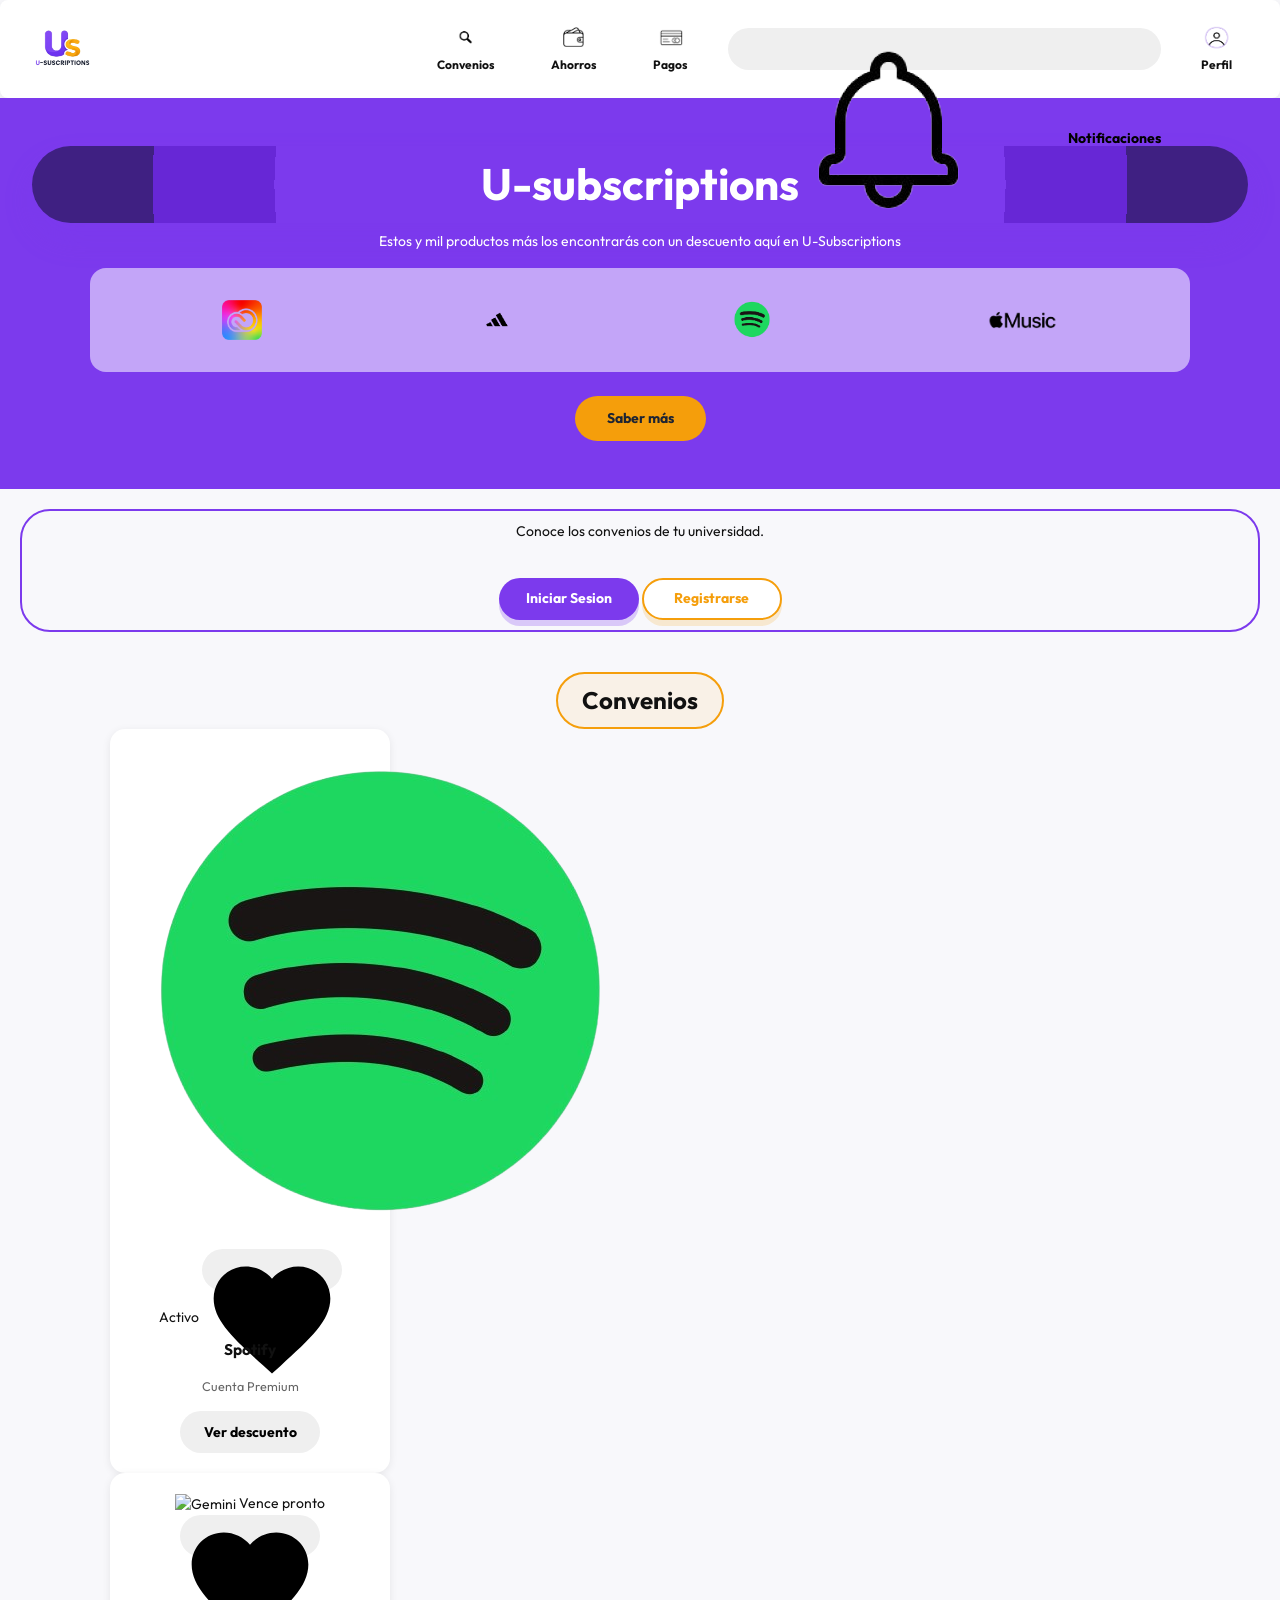
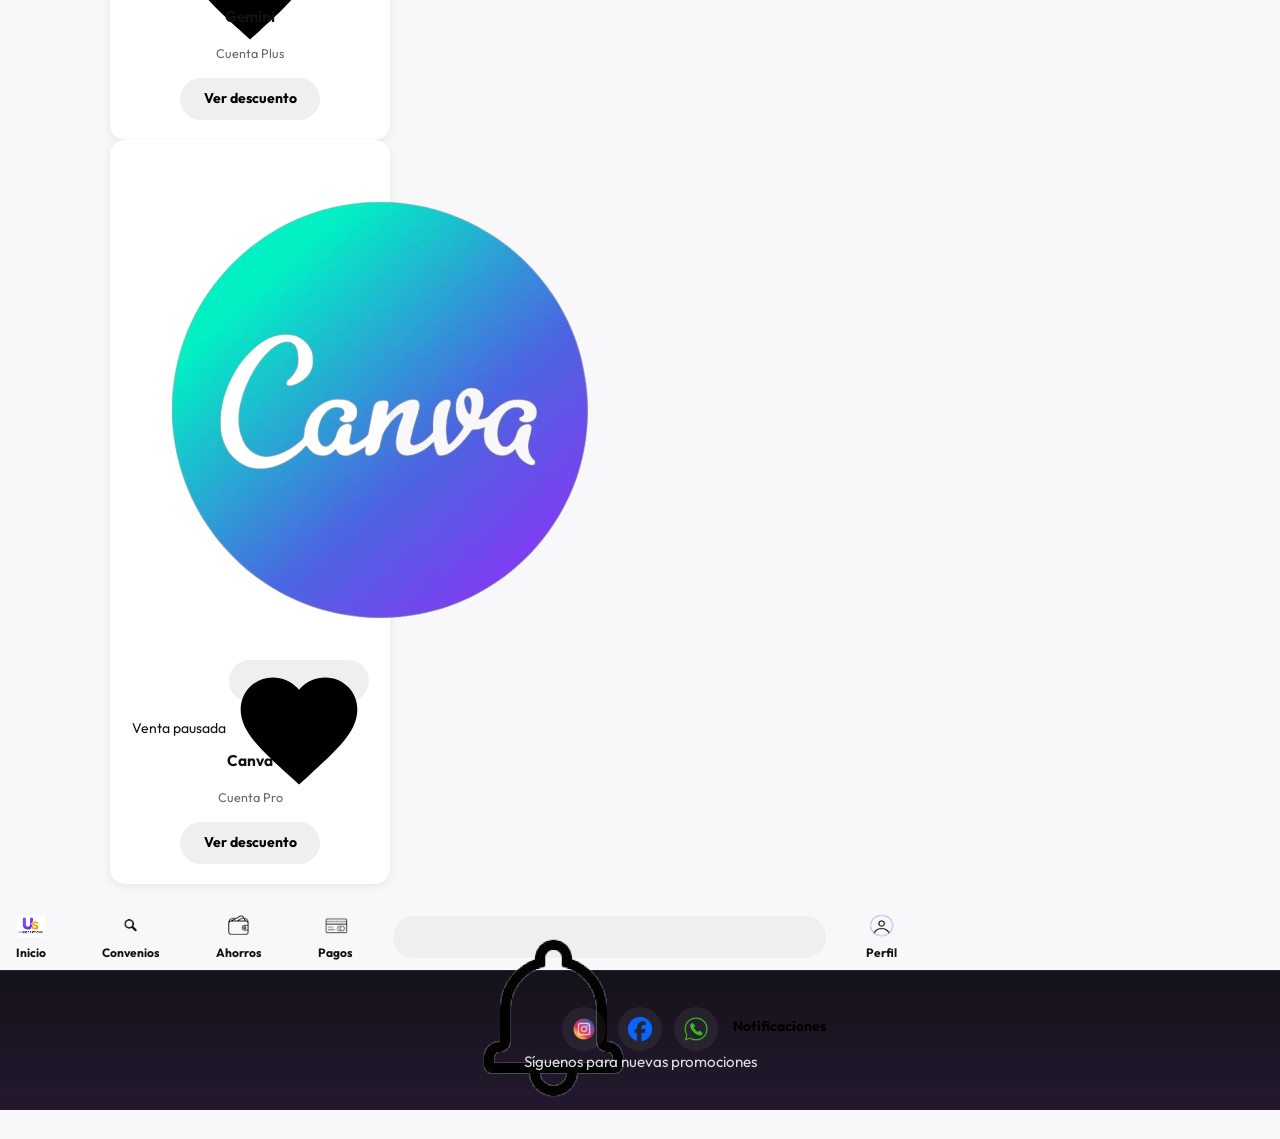
==== commit b8772feb: "Correcion menu navegacion inferior en index" ====
--- a/index.html
+++ b/index.html
@@ -15,7 +15,7 @@
   <header>
     <div class="logo">
       <a href="index.html">
-        <img src="images/logo.png" alt="Logo de U-Suscriptions">
+      <img src="images/logo.png" alt="Logo de U-Suscriptions">
       </a>
     </div>
 
@@ -27,6 +27,7 @@
             <span>Convenios</span>
           </a>
         </li>
+
         <li>
           <a href="pages/panel_ahorro.html">
             <img src="images/iconos/icono-ahorro.png" alt="Icono de ahorros">
@@ -56,13 +57,14 @@
   <main>
     <section class="banner-promocional">
       <h1>U-subscriptions</h1>
+
       <p>Estos y mil productos más los encontrarás con un descuento aquí en U-Subscriptions</p>
 
       <div id="carouselMarcas" class="carousel slide" data-bs-ride="carousel">
         <div class="carousel-inner">
           <div class="carousel-item active">
             <div class="marcas-aliadas">
-              <img src="images/marcas/marca-adove.png" alt="Adobe Creative">
+              <img src="images/marcas/marca-adove.png" alt="Adobe creative">
               <img src="images/marcas/marca-adidas.png" alt="Adidas">
               <img src="images/marcas/marca-spotify.png" alt="Spotify">
               <img src="images/marcas/marca-apple.png" alt="Apple Music">
@@ -83,135 +85,284 @@
       </div>
     </section>
 
-    <section class="registro">
-      <p>Conoce los convenios de tu universidad.</p>
-      <div class="registro-contenido">
-        <a href="index.html">
-          <button type="button" class="button-primary">Iniciar Sesion</button>
-        </a>
-        <a href="index.html">
-          <button type="button" class="button-secondary">Registrarse</button>
-        </a>
-      </div>
+    <!-- SECCIÓN DE REGISTRO CON LOS FORMULARIOS DESPLEGABLES -->
+    <section class="registro" aria-labelledby="registro">
+        <p>Conoce los convenios de tu universidad.</p>
+        <div class="registro-contenido">
+            <button type="button" id="btn-abrir-login" class="button-primary">Iniciar Sesion</button>
+            <button type="button" id="btn-abrir-registro" class="button-secondary">Registrarse</button>
+        </div>
+
+        <!-- FORMULARIO DESPLEGABLE: INICIAR SESIÓN -->
+        <div id="modal-login" class="card p-4 shadow-sm my-3 mx-auto" style="display: none; max-width: 450px; border: 2px solid #b79cff; border-radius: 20px; background-color: #ffffff; text-align: left;">
+            <div class="d-flex justify-content-between align-items-center mb-2">
+                <span class="badge rounded-pill px-3 py-2" style="border: 2px solid #f6ad55; color: #744210; font-weight: bold; background-color: transparent;">Inicia Sesión</span>
+                <button type="button" class="btn-close cerrar-form" aria-label="Cerrar"></button>
+            </div>
+            <p class="text-muted mb-3" style="font-size: 0.9rem;">Ingresa tus datos para continuar</p>
+            
+            <form>
+                <div class="mb-3">
+                    <label class="form-label fw-bold" style="font-size: 0.85rem;">Correo Institucional</label>
+                    <input type="email" class="form-control" placeholder="Ej. nombre@ejemplo.com" style="background-color: #d6bcfa; border: none; border-radius: 10px; color: #4a5568;" required>
+                </div>
+                <div class="mb-3">
+                    <label class="form-label fw-bold" style="font-size: 0.85rem;">Contraseña</label>
+                    <div class="input-group">
+                        <input type="password" class="form-control password-input" placeholder="********" style="background-color: #d6bcfa; border: none; border-radius: 10px 0 0 10px; color: #4a5568;" required>
+                        <span class="input-group-text toggle-password" style="background-color: #d6bcfa; border: none; border-radius: 0 10px 10px 0; cursor: pointer;">
+                            <svg xmlns="http://www.w3.org/2000/svg" width="16" height="16" fill="currentColor" class="bi bi-eye-slash" viewBox="0 0 16 16"><path d="M13.359 11.238C15.06 9.72 16 8 16 8s-3-5.5-8-5.5a7.029 7.029 0 0 0-2.79.588l.77.771A5.944 5.944 0 0 1 8 3.5c2.12 0 3.879 1.168 5.168 2.457A13.134 13.134 0 0 1 14.828 8c-.058.087-.122.183-.195.288-.335.48-.83 1.12-1.465 1.755l.191.195z"/><path d="M11.297 9.176a3.5 3.5 0 0 0-4.474-4.474l.823.823a2.5 2.5 0 0 1 2.828 2.828l.823.822z"/><path d="M3.35 5.47c-.33.325-.63.668-.892 1.017C1.172 8 0 9.5 0 9.5s3 5.5 8 5.5a7.029 7.029 0 0 0 2.79-.588l-.77-.771A5.944 5.944 0 0 1 8 12.5c-2.12 0-3.879-1.168-5.168-2.457A13.134 13.134 0 0 1 1.172 9.5c.058-.087.122-.183.195-.288.335-.48.83-1.12 1.465-1.755l.52-.52-.002-.002z"/></svg>
+                        </span>
+                    </div>
+                </div>
+                <div class="text-center mb-3" style="font-size: 0.85rem;">
+                    ¿No tienes una cuenta aún? <a href="#" id="ir-a-registro" class="text-decoration-none fw-bold" style="color: #6b46c1;">Regístrate</a>
+                </div>
+                <button type="submit" class="btn w-100 text-white fw-bold py-2" style="background-color: #6b46c1; border-radius: 20px;">Entrar</button>
+            </form>
+        </div>
+
+        <!-- FORMULARIO DESPLEGABLE: CREA TU CUENTA (REGISTRO) -->
+        <div id="modal-registro" class="card p-4 shadow-sm my-3 mx-auto" style="display: none; max-width: 450px; border: 2px solid #b79cff; border-radius: 20px; background-color: #ffffff; text-align: left;">
+            <div class="d-flex justify-content-between align-items-center mb-2">
+                <span class="badge rounded-pill px-3 py-2" style="border: 2px solid #f6ad55; color: #744210; font-weight: bold; background-color: transparent;">Crea tu Cuenta</span>
+                <button type="button" class="btn-close cerrar-form" aria-label="Cerrar"></button>
+            </div>
+            <p class="text-muted mb-3" style="font-size: 0.9rem;">Ingresa tus datos para comenzar</p>
+            
+            <form>
+                <div class="mb-3">
+                    <label class="form-label fw-bold" style="font-size: 0.85rem;">Nombre y Apellido</label>
+                    <input type="text" class="form-control" placeholder="Ej. Maria Lopez" style="background-color: #d6bcfa; border: none; border-radius: 10px; color: #4a5568;" required>
+                </div>
+                <div class="mb-3">
+                    <label class="form-label fw-bold" style="font-size: 0.85rem;">Correo Institucional</label>
+                    <input type="email" class="form-control" placeholder="Ej. nombre@ejemplo.com" style="background-color: #f3d6d6; border: 1px solid #e53e3e; border-radius: 10px; color: #4a5568;" required>
+                    <div style="font-size: 0.75rem; color: #e53e3e; margin-top: 4px; font-weight: 500;">
+                        <span style="display: inline-block; width: 12px; height: 12px; background-color: #e53e3e; color: white; text-align: center; border-radius: 50%; font-size: 9px; line-height: 12px; margin-right: 4px;">!</span> Este campo es obligatorio
+                    </div>
+                </div>
+                <div class="mb-3">
+                    <label class="form-label fw-bold" style="font-size: 0.85rem;">Contraseña</label>
+                    <div class="input-group">
+                        <input type="password" class="form-control password-input" placeholder="********" style="background-color: #d6bcfa; border: none; border-radius: 10px 0 0 10px; color: #4a5568;" required>
+                        <span class="input-group-text toggle-password" style="background-color: #d6bcfa; border: none; border-radius: 0 10px 10px 0; cursor: pointer;">
+                            <svg xmlns="http://www.w3.org/2000/svg" width="16" height="16" fill="currentColor" class="bi bi-eye-slash" viewBox="0 0 16 16"><path d="M13.359 11.238C15.06 9.72 16 8 16 8s-3-5.5-8-5.5a7.029 7.029 0 0 0-2.79.588l.77.771A5.944 5.944 0 0 1 8 3.5c2.12 0 3.879 1.168 5.168 2.457A13.134 13.134 0 0 1 14.828 8c-.058.087-.122.183-.195.288-.335.48-.83 1.12-1.465 1.755l.191.195z"/><path d="M11.297 9.176a3.5 3.5 0 0 0-4.474-4.474l.823.823a2.5 2.5 0 0 1 2.828 2.828l.823.822z"/><path d="M3.35 5.47c-.33.325-.63.668-.892 1.017C1.172 8 0 9.5 0 9.5s3 5.5 8 5.5a7.029 7.029 0 0 0 2.79-.588l-.77-.771A5.944 5.944 0 0 1 8 12.5c-2.12 0-3.879-1.168-5.168-2.457A13.134 13.134 0 0 1 1.172 9.5c.058-.087.122-.183.195-.288.335-.48.83-1.12 1.465-1.755l.52-.52-.002-.002z"/></svg>
+                        </span>
+                    </div>
+                    <div style="font-size: 0.75rem; color: #718096; margin-top: 4px;">Mínimo 8 caracteres, incluya una mayúscula y un número</div>
+                </div>
+                <div class="mb-3">
+                    <label class="form-label fw-bold" style="font-size: 0.85rem;">Confirmar contraseña</label>
+                    <div class="input-group">
+                        <input type="password" class="form-control password-input" placeholder="********" style="background-color: #d6bcfa; border: none; border-radius: 10px 0 0 10px; color: #4a5568;" required>
+                        <span class="input-group-text toggle-password" style="background-color: #d6bcfa; border: none; border-radius: 0 10px 10px 0; cursor: pointer;">
+                            <svg xmlns="http://www.w3.org/2000/svg" width="16" height="16" fill="currentColor" class="bi bi-eye-slash" viewBox="0 0 16 16"><path d="M13.359 11.238C15.06 9.72 16 8 16 8s-3-5.5-8-5.5a7.029 7.029 0 0 0-2.79.588l.77.771A5.944 5.944 0 0 1 8 3.5c2.12 0 3.879 1.168 5.168 2.457A13.134 13.134 0 0 1 14.828 8c-.058.087-.122.183-.195.288-.335.48-.83 1.12-1.465 1.755l.191.195z"/><path d="M11.297 9.176a3.5 3.5 0 0 0-4.474-4.474l.823.823a2.5 2.5 0 0 1 2.828 2.828l.823.822z"/><path d="M3.35 5.47c-.33.325-.63.668-.892 1.017C1.172 8 0 9.5 0 9.5s3 5.5 8 5.5a7.029 7.029 0 0 0 2.79-.588l-.77-.771A5.944 5.944 0 0 1 8 12.5c-2.12 0-3.879-1.168-5.168-2.457A13.134 13.134 0 0 1 1.172 9.5c.058-.087.122-.183.195-.288.335-.48.83-1.12 1.465-1.755l.52-.52-.002-.002z"/></svg>
+                        </span>
+                    </div>
+                </div>
+                <div class="text-center mb-3" style="font-size: 0.85rem;">
+                    ¿Ya tienes una cuenta? <a href="#" id="ir-a-login" class="text-decoration-none fw-bold" style="color: #6b46c1;">Inicia Sesión</a>
+                </div>
+                <button type="submit" class="btn w-100 text-white fw-bold py-2" style="background-color: #6b46c1; border-radius: 20px;">Crear Cuenta</button>
+            </form>
+        </div>
     </section>
 
     <section class="convenios">
-      <h2>Convenios</h2>
-      
-      <div class="grilla-convenios">
-        <!-- Tarjeta 1: Spotify -->
-        <article class="tarjeta-convenio">
-          <div class="tarjeta-header">
-            <img src="images/marcas/marca-spotify.png" alt="Spotify">
-            <span class="badge-estado">Activo</span>
-            <button class="btn-favorito activo" aria-label="Marcar favorito">
-              <svg class="icono-corazon" viewBox="0 0 24 24">
-                <path d="M12 21.35l-1.45-1.32C5.4 15.36 2 12.28 2 8.5 2 5.42 4.42 3 7.5 3c1.74 0 3.41.81 4.5 2.09C13.09 3.81 14.76 3 16.5 3 19.58 3 22 5.42 22 8.5c0 3.78-3.4 6.86-8.55 11.54L12 21.35z"/>
-              </svg>
-            </button>
-          </div>
-          <p class="tarjeta-compania">Spotify</p>
-          <p class="tarjeta-cuenta">Cuenta Premium</p>
-          <div class="detalle-descuento" hidden>
-            <p class="texto-oferta">Obtén <strong>50% de descuento</strong> en tu plan universitario individual mostrando tu carné institucional.</p>
-          </div>
-          <button type="button" class="btn-ver-mas" aria-expanded="false">Ver descuento</button>
-        </article>
-
-        <!-- Tarjeta 2: Gemini -->
-        <article class="tarjeta-convenio">
-          <div class="tarjeta-header">
-            <img src="images/marcas/marca-gemini.png" alt="Gemini">
-            <span class="badge-estado">Vence pronto</span>
-            <button class="btn-favorito activo" aria-label="Marcar favorito">
-              <svg class="icono-corazon" viewBox="0 0 24 24">
-                <path d="M12 21.35l-1.45-1.32C5.4 15.36 2 12.28 2 8.5 2 5.42 4.42 3 7.5 3c1.74 0 3.41.81 4.5 2.09C13.09 3.81 14.76 3 16.5 3 19.58 3 22 5.42 22 8.5c0 3.78-3.4 6.86-8.55 11.54L12 21.35z"/>
-              </svg>
-            </button>
-          </div>
-          <p class="tarjeta-compania">Gemini</p>
-          <p class="tarjeta-cuenta">Cuenta Plus</p>
-          <div class="detalle-descuento" hidden>
-            <p class="texto-oferta">Obtén <strong>50% de descuento</strong> en tu plan universitario individual mostrando tu carné institucional.</p>
-          </div>
-          <button type="button" class="btn-ver-mas" aria-expanded="false">Ver descuento</button>
-        </article>
-
-        <!-- Tarjeta 3: Canva -->
-        <article class="tarjeta-convenio">
-          <div class="tarjeta-header">
-            <img src="images/marcas/marca-canva.png" alt="Canva">
-            <span class="badge-estado">Venta pausada</span>
-            <button class="btn-favorito" aria-label="Marcar favorito">
-              <svg class="icono-corazon" viewBox="0 0 24 24">
-                <path d="M12 21.35l-1.45-1.32C5.4 15.36 2 12.28 2 8.5 2 5.42 4.42 3 7.5 3c1.74 0 3.41.81 4.5 2.09C13.09 3.81 14.76 3 16.5 3 19.58 3 22 5.42 22 8.5c0 3.78-3.4 6.86-8.55 11.54L12 21.35z"/>
-              </svg>
-            </button>
-          </div>
-          <p class="tarjeta-compania">Canva</p>
-          <p class="tarjeta-cuenta">Cuenta Pro</p>
-          <div class="detalle-descuento" hidden>
-            <p class="texto-oferta">Obtén <strong>50% de descuento</strong> en tu plan universitario individual mostrando tu carné institucional.</p>
-          </div>
-          <button type="button" class="btn-ver-mas" aria-expanded="false">Ver descuento</button>
-        </article>
-      </div>
-
-    </section>
-  </main>
-
-  <!-- NAVEGACIÓN INFERIOR PARA MÓVIL EN INDEX -->
-  <nav class="nav-mobile-bottom" aria-label="Navegación Móvil">
-    <ul>
-      <li>
-        <a href="index.html">
-          <img src="images/logo.png" alt="Inicio">
-          <span>Inicio</span>
-        </a>
-      </li>
-      <li>
-        <a href="buscar-convenios.html">
-          <img src="images/iconos/icono-buscar.png" alt="Convenios">
-          <span>Convenios</span>
-        </a>
-      </li>
-      <li>
-        <a href="panel_ahorro.html">
-          <img src="images/iconos/icono-ahorro.png" alt="Ahorros">
-          <span>Ahorros</span>
-        </a>
-      </li>
-      <li>
-        <a href="pagos.html">
-          <img src="images/iconos/icono-pagos.png" alt="Pagos">
-          <span>Pagos</span>
-        </a>
-      </li>
-      <li>
-        <a href="perfil.html">
-          <img src="images/iconos/icono-perfil.png" alt="Perfil">
-          <span>Perfil</span>
-        </a>
-      </li>
-    </ul>
-  </nav>
-
-  <footer class="site-footer">
-    <div class="social-icons">
-      <a href="#" aria-label="Instagram">
-        <img src="images/—Pngtree—instagram logo icon vector_3588821.png" alt="Instagram" width="24" height="24">
-      </a>
-      <a href="#" aria-label="Facebook">
-        <img src="images/facebook-circle-logo-png.webp" alt="Facebook" width="24" height="24">
-      </a>
-      <a href="#" aria-label="WhatsApp">
-        <img src="images/—Pngtree—whatsapp mobile app icon vector_8704828.png" alt="WhatsApp" width="24" height="24">
-      </a>
-    </div>
-    <p class="footer-text">Síguenos para nuevas promociones</p>
-  </footer>
-  <script src="js/notificaciones.js"></script>
-  <script src="https://cdn.jsdelivr.net/npm/bootstrap@5.3.3/dist/js/bootstrap.bundle.min.js"></script>
-  <script src="js/inicio.js" defer></script>
+        <h2>Convenios</h2>
+        
+        <div class="grilla-convenios">
+            <!-- Tarjeta 1: Spotify -->
+            <article class="tarjeta-convenio">
+                <div class="tarjeta-header">
+                    <img src="images/marcas/marca-spotify.png" alt="Spotify">
+                    <span class="badge-estado">Activo</span>
+                    <button class="btn-favorito activo" aria-label="Marcar favorito">
+                        <svg class="icono-corazon" viewBox="0 0 24 24">
+                            <path d="M12 21.35l-1.45-1.32C5.4 15.36 2 12.28 2 8.5 2 5.42 4.42 3 7.5 3c1.74 0 3.41.81 4.5 2.09C13.09 3.81 14.76 3 16.5 3 19.58 3 22 5.42 22 8.5c0 3.78-3.4 6.86-8.55 11.54L12 21.35z"/>
+                        </svg>
+                    </button>
+                </div>
+                
+                <p class="tarjeta-compania">Spotify</p>
+                <p class="tarjeta-cuenta">Cuenta Premium</p>
+                <div class="detalle-descuento" hidden>
+                    <p class="texto-oferta">Obtén <strong>50% de descuento</strong> en tu plan universitario individual mostrando tu carné institucional.</p>
+                </div>
+
+                <button type="button" class="btn-ver-mas" aria-expanded="false">Ver descuento</button>
+            </article>
+
+            <!-- Tarjeta 2: Gemini -->
+            <article class="tarjeta-convenio">
+                <div class="tarjeta-header">
+                    <img src="images/marcas/marca-gemini.png" alt="Gemini">
+                    <span class="badge-estado">Vence pronto</span>
+                    <button class="btn-favorito activo" aria-label="Marcar favorito">
+                        <svg class="icono-corazon" viewBox="0 0 24 24">
+                            <path d="M12 21.35l-1.45-1.32C5.4 15.36 2 12.28 2 8.5 2 5.42 4.42 3 7.5 3c1.74 0 3.41.81 4.5 2.09C13.09 3.81 14.76 3 16.5 3 19.58 3 22 5.42 22 8.5c0 3.78-3.4 6.86-8.55 11.54L12 21.35z"/>
+                        </svg>
+                    </button>
+                </div>
+                <p class="tarjeta-compania">Gemini</p>
+                <p class="tarjeta-cuenta">Cuenta Plus</p>
+               <div class="detalle-descuento" hidden>
+                    <p class="texto-oferta">Obtén <strong>50% de descuento</strong> en tu plan universitario individual mostrando tu carné institucional.</p>
+                </div>
+
+                <button type="button" class="btn-ver-mas" aria-expanded="false">Ver descuento</button>
+            </article>
+
+            <!-- Tarjeta 3: Canva -->
+            <article class="tarjeta-convenio">
+                <div class="tarjeta-header">
+                    <img src="images/marcas/marca-canva.png" alt="Canva">
+                    <span class="badge-estado">Venta pausada</span>
+                    <button class="btn-favorito" aria-label="Marcar favorito">
+                        <svg class="icono-corazon" viewBox="0 0 24 24">
+                            <path d="M12 21.35l-1.45-1.32C5.4 15.36 2 12.28 2 8.5 2 5.42 4.42 3 7.5 3c1.74 0 3.41.81 4.5 2.09C13.09 3.81 14.76 3 16.5 3 19.58 3 22 5.42 22 8.5c0 3.78-3.4 6.86-8.55 11.54L12 21.35z"/>
+                        </svg>
+                    </button>
+                </div>
+                <p class="tarjeta-compania">Canva</p>
+                <p class="tarjeta-cuenta">Cuenta Pro</p>
+                <div class="detalle-descuento" hidden>
+                    <p class="texto-oferta">Obtén <strong>50% de descuento</strong> en tu plan universitario individual mostrando tu carné institucional.</p>
+                </div>
+
+                <button type="button" class="btn-ver-mas" aria-expanded="false">Ver descuento</button>
+            </article>
+        </div>
+
+        </section>
+    </main>
+
+    <!-- NAVEGACIÓN INFERIOR PARA MÓVIL EN INDEX -->
+    <nav class="nav-mobile-bottom" aria-label="Navegación Móvil">
+        <ul>
+        <li>
+            <a href="pages/index.html">
+            <img src="images/logo.png" alt="Inicio">
+            <span>Inicio</span>
+            </a>
+        </li>
+        <li>
+            <a href="pages/buscar-convenios.html">
+            <img src="images/iconos/icono-buscar.png" alt="Convenios">
+            <span>Convenios</span>
+            </a>
+        </li>
+        <li>
+            <a href="pages/panel_ahorro.html">
+            <img src="images/iconos/icono-ahorro.png" alt="Ahorros">
+            <span>Ahorros</span>
+            </a>
+        </li>
+        <li>
+            <a href="pages/pagos.html">
+            <img src="images/iconos/icono-pagos.png" alt="Pagos">
+            <span>Pagos</span>
+            </a>
+        </li>
+        <button id="menu-Notificaciones">
+            <img src="images/iconos/icono-notificaciones.png" alt="Icono de pagos">
+            <span>Notificaciones</span>
+        </button>
+        <li>
+            <a href="pages/perfil.html">
+            <img src="images/iconos/icono-perfil.png" alt="Perfil">
+            <span>Perfil</span>
+            </a>
+        </li>
+        </ul>
+    </nav>
+
+    <footer class="site-footer">
+        <div class="social-icons">
+            <a href="#" aria-label="Instagram">
+                <img src="images/—Pngtree—instagram logo icon vector_3588821.png" alt="Instagram" width="24" height="24">
+            </a>
+            <a href="#" aria-label="Facebook">
+                <img src="images/facebook-circle-logo-png.webp" alt="Facebook" width="24" height="24">
+            </a>
+            <a href="#" aria-label="WhatsApp">
+                <img src="images/—Pngtree—whatsapp mobile app icon vector_8704828.png" alt="WhatsApp" width="24" height="24">
+            </a>
+        </div>
+        <p class="footer-text">Síguenos para nuevas promociones</p>
+    </footer>
+    <script src="js/notificaciones.js"></script>
+    <script src="https://cdn.jsdelivr.net/npm/bootstrap@5.3.3/dist/js/bootstrap.bundle.min.js"></script>
+    <script src="js/inicio.js" defer></script>
+
+  <!-- Script para controlar la apertura, cierre, cambio y visibilidad de contraseñas -->
+  <script>
+    document.addEventListener("DOMContentLoaded", () => {
+        const btnAbrirLogin = document.getElementById("btn-abrir-login");
+        const btnAbrirRegistro = document.getElementById("btn-abrir-registro");
+        
+        const modalLogin = document.getElementById("modal-login");
+        const modalRegistro = document.getElementById("modal-registro");
+        
+        const btnCerrarForms = document.querySelectorAll(".cerrar-form");
+        const irARegistro = document.getElementById("ir-a-registro");
+        const irALogin = document.getElementById("ir-a-login");
+
+        if (btnAbrirLogin && modalLogin) {
+            btnAbrirLogin.addEventListener("click", () => {
+                modalLogin.style.display = "block";
+                modalRegistro.style.display = "none";
+                modalLogin.scrollIntoView({ behavior: 'smooth' });
+            });
+        }
+
+        if (btnAbrirRegistro && modalRegistro) {
+            btnAbrirRegistro.addEventListener("click", () => {
+                modalRegistro.style.display = "block";
+                modalLogin.style.display = "none";
+                modalRegistro.scrollIntoView({ behavior: 'smooth' });
+            });
+        }
+
+        btnCerrarForms.forEach(btn => {
+            btn.addEventListener("click", () => {
+                if(modalLogin) modalLogin.style.display = "none";
+                if(modalRegistro) modalRegistro.style.display = "none";
+            });
+        });
+
+        if (irARegistro) {
+            irARegistro.addEventListener("click", (e) => {
+                e.preventDefault();
+                modalLogin.style.display = "none";
+                modalRegistro.style.display = "block";
+            });
+        }
+
+        if (irALogin) {
+            irALogin.addEventListener("click", (e) => {
+                e.preventDefault();
+                modalRegistro.style.display = "none";
+                modalLogin.style.display = "block";
+            });
+        }
+
+        // Funcionalidad para mostrar / ocultar contraseña
+        const togglePasswordButtons = document.querySelectorAll(".toggle-password");
+        togglePasswordButtons.forEach(button => {
+            button.addEventListener("click", () => {
+                const inputGroup = button.closest(".input-group");
+                const passwordInput = inputGroup.querySelector(".password-input");
+                
+                if (passwordInput.type === "password") {
+                    passwordInput.type = "text";
+                } else {
+                    passwordInput.type = "password";
+                }
+            });
+        });
+    });
+  </script>
 </body>
 </html>
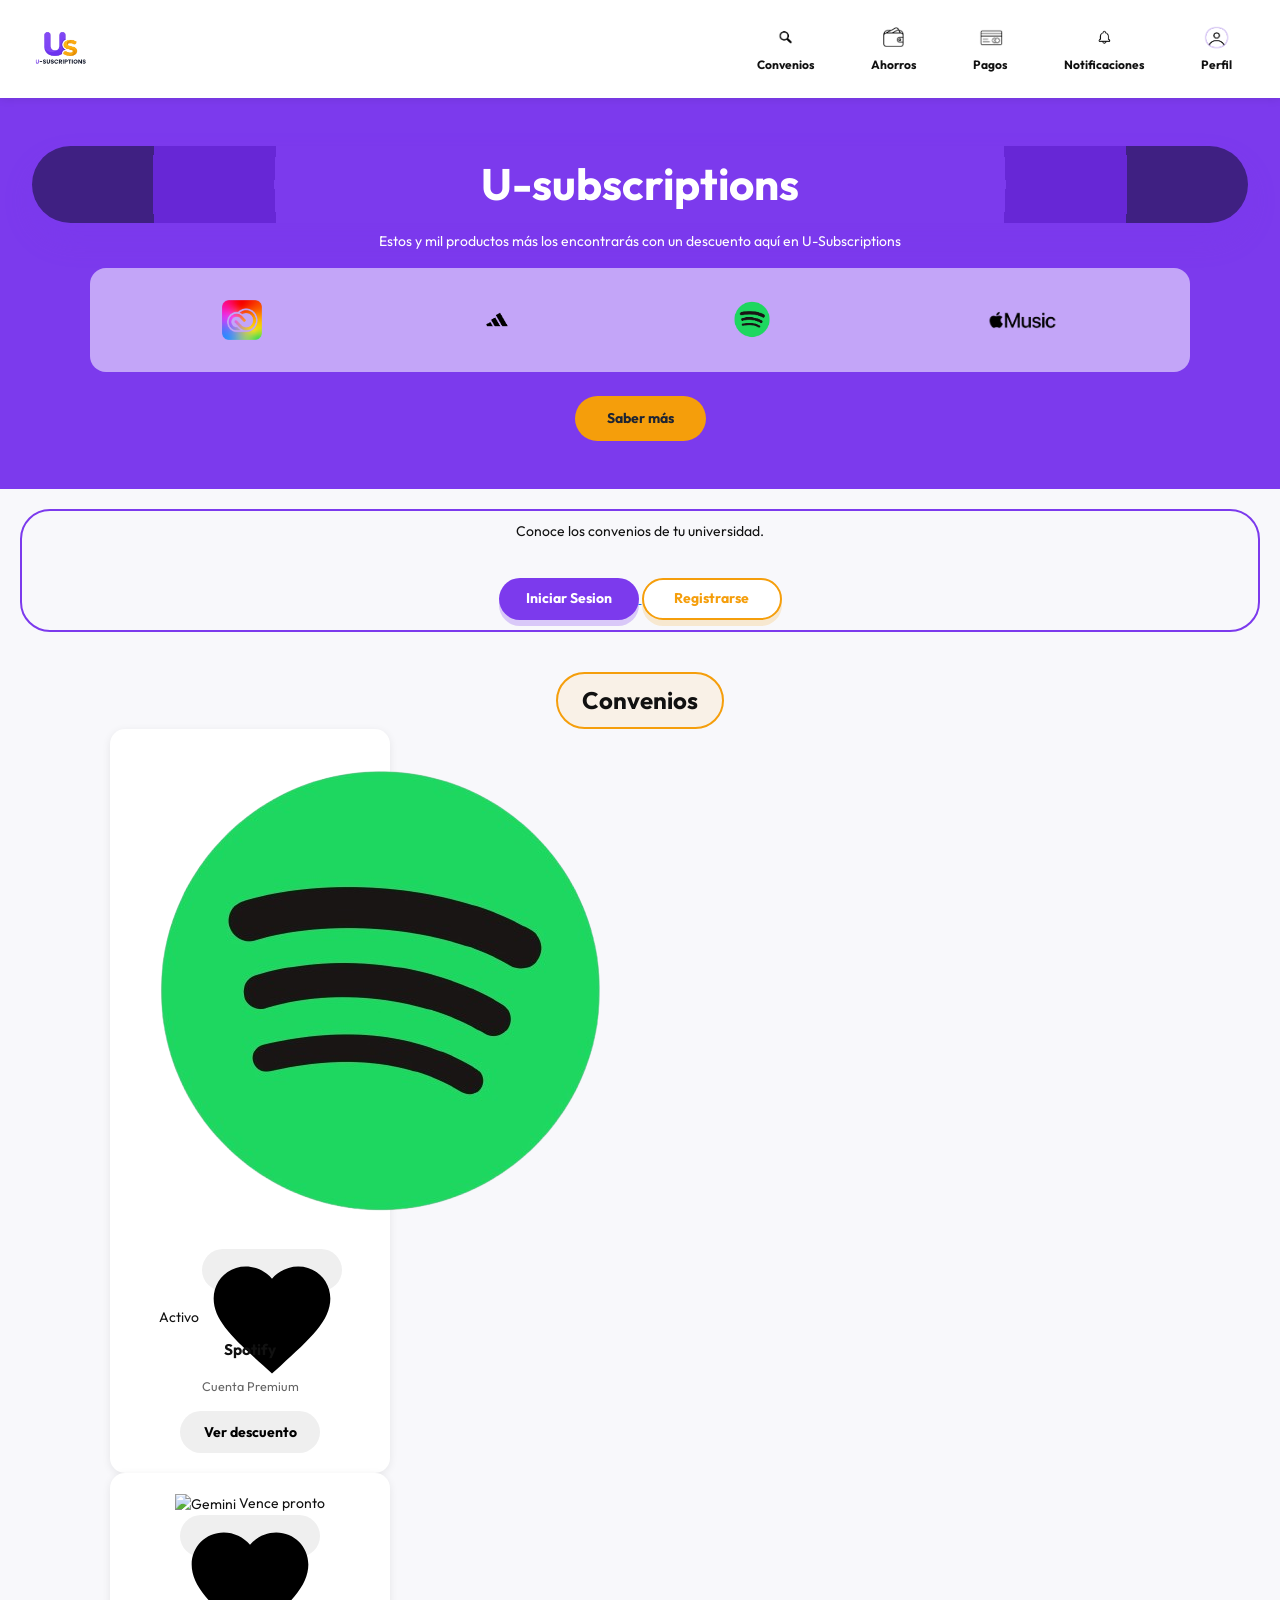
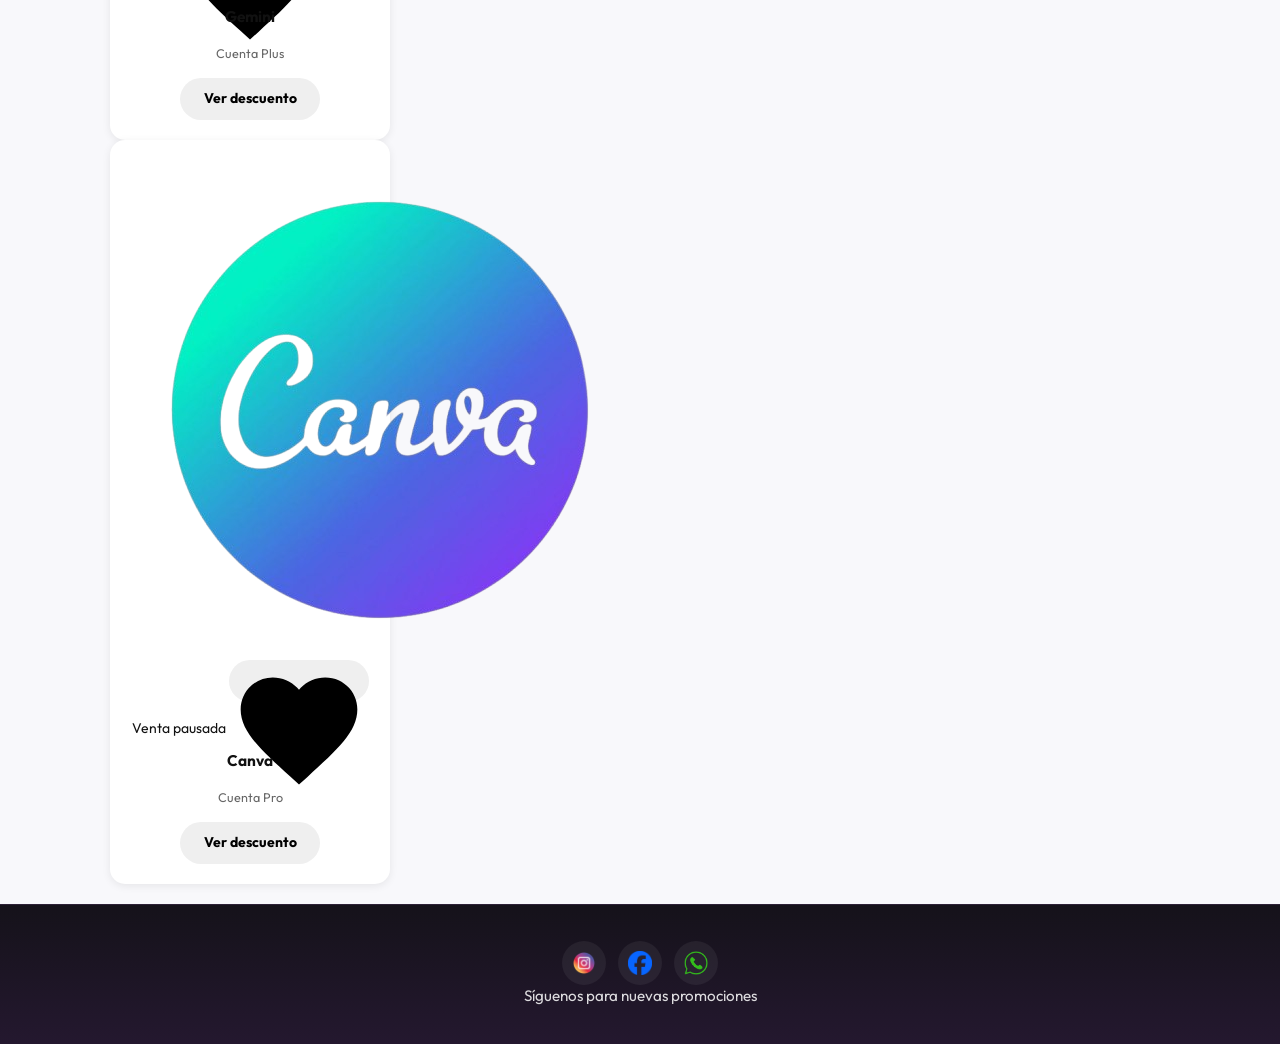
==== commit 98058f80: "Correcion menu inferior en todas las pantallas" ====
--- a/index.html
+++ b/index.html
@@ -15,7 +15,7 @@
   <header>
     <div class="logo">
       <a href="index.html">
-      <img src="images/logo.png" alt="Logo de U-Suscriptions">
+        <img src="images/logo.png" alt="Logo de U-Suscriptions">
       </a>
     </div>
 
@@ -27,7 +27,6 @@
             <span>Convenios</span>
           </a>
         </li>
-
         <li>
           <a href="pages/panel_ahorro.html">
             <img src="images/iconos/icono-ahorro.png" alt="Icono de ahorros">
@@ -57,14 +56,13 @@
   <main>
     <section class="banner-promocional">
       <h1>U-subscriptions</h1>
-
       <p>Estos y mil productos más los encontrarás con un descuento aquí en U-Subscriptions</p>
 
       <div id="carouselMarcas" class="carousel slide" data-bs-ride="carousel">
         <div class="carousel-inner">
           <div class="carousel-item active">
             <div class="marcas-aliadas">
-              <img src="images/marcas/marca-adove.png" alt="Adobe creative">
+              <img src="images/marcas/marca-adove.png" alt="Adobe Creative">
               <img src="images/marcas/marca-adidas.png" alt="Adidas">
               <img src="images/marcas/marca-spotify.png" alt="Spotify">
               <img src="images/marcas/marca-apple.png" alt="Apple Music">
@@ -85,284 +83,141 @@
       </div>
     </section>
 
-    <!-- SECCIÓN DE REGISTRO CON LOS FORMULARIOS DESPLEGABLES -->
-    <section class="registro" aria-labelledby="registro">
-        <p>Conoce los convenios de tu universidad.</p>
-        <div class="registro-contenido">
-            <button type="button" id="btn-abrir-login" class="button-primary">Iniciar Sesion</button>
-            <button type="button" id="btn-abrir-registro" class="button-secondary">Registrarse</button>
-        </div>
-
-        <!-- FORMULARIO DESPLEGABLE: INICIAR SESIÓN -->
-        <div id="modal-login" class="card p-4 shadow-sm my-3 mx-auto" style="display: none; max-width: 450px; border: 2px solid #b79cff; border-radius: 20px; background-color: #ffffff; text-align: left;">
-            <div class="d-flex justify-content-between align-items-center mb-2">
-                <span class="badge rounded-pill px-3 py-2" style="border: 2px solid #f6ad55; color: #744210; font-weight: bold; background-color: transparent;">Inicia Sesión</span>
-                <button type="button" class="btn-close cerrar-form" aria-label="Cerrar"></button>
-            </div>
-            <p class="text-muted mb-3" style="font-size: 0.9rem;">Ingresa tus datos para continuar</p>
-            
-            <form>
-                <div class="mb-3">
-                    <label class="form-label fw-bold" style="font-size: 0.85rem;">Correo Institucional</label>
-                    <input type="email" class="form-control" placeholder="Ej. nombre@ejemplo.com" style="background-color: #d6bcfa; border: none; border-radius: 10px; color: #4a5568;" required>
-                </div>
-                <div class="mb-3">
-                    <label class="form-label fw-bold" style="font-size: 0.85rem;">Contraseña</label>
-                    <div class="input-group">
-                        <input type="password" class="form-control password-input" placeholder="********" style="background-color: #d6bcfa; border: none; border-radius: 10px 0 0 10px; color: #4a5568;" required>
-                        <span class="input-group-text toggle-password" style="background-color: #d6bcfa; border: none; border-radius: 0 10px 10px 0; cursor: pointer;">
-                            <svg xmlns="http://www.w3.org/2000/svg" width="16" height="16" fill="currentColor" class="bi bi-eye-slash" viewBox="0 0 16 16"><path d="M13.359 11.238C15.06 9.72 16 8 16 8s-3-5.5-8-5.5a7.029 7.029 0 0 0-2.79.588l.77.771A5.944 5.944 0 0 1 8 3.5c2.12 0 3.879 1.168 5.168 2.457A13.134 13.134 0 0 1 14.828 8c-.058.087-.122.183-.195.288-.335.48-.83 1.12-1.465 1.755l.191.195z"/><path d="M11.297 9.176a3.5 3.5 0 0 0-4.474-4.474l.823.823a2.5 2.5 0 0 1 2.828 2.828l.823.822z"/><path d="M3.35 5.47c-.33.325-.63.668-.892 1.017C1.172 8 0 9.5 0 9.5s3 5.5 8 5.5a7.029 7.029 0 0 0 2.79-.588l-.77-.771A5.944 5.944 0 0 1 8 12.5c-2.12 0-3.879-1.168-5.168-2.457A13.134 13.134 0 0 1 1.172 9.5c.058-.087.122-.183.195-.288.335-.48.83-1.12 1.465-1.755l.52-.52-.002-.002z"/></svg>
-                        </span>
-                    </div>
-                </div>
-                <div class="text-center mb-3" style="font-size: 0.85rem;">
-                    ¿No tienes una cuenta aún? <a href="#" id="ir-a-registro" class="text-decoration-none fw-bold" style="color: #6b46c1;">Regístrate</a>
-                </div>
-                <button type="submit" class="btn w-100 text-white fw-bold py-2" style="background-color: #6b46c1; border-radius: 20px;">Entrar</button>
-            </form>
-        </div>
-
-        <!-- FORMULARIO DESPLEGABLE: CREA TU CUENTA (REGISTRO) -->
-        <div id="modal-registro" class="card p-4 shadow-sm my-3 mx-auto" style="display: none; max-width: 450px; border: 2px solid #b79cff; border-radius: 20px; background-color: #ffffff; text-align: left;">
-            <div class="d-flex justify-content-between align-items-center mb-2">
-                <span class="badge rounded-pill px-3 py-2" style="border: 2px solid #f6ad55; color: #744210; font-weight: bold; background-color: transparent;">Crea tu Cuenta</span>
-                <button type="button" class="btn-close cerrar-form" aria-label="Cerrar"></button>
-            </div>
-            <p class="text-muted mb-3" style="font-size: 0.9rem;">Ingresa tus datos para comenzar</p>
-            
-            <form>
-                <div class="mb-3">
-                    <label class="form-label fw-bold" style="font-size: 0.85rem;">Nombre y Apellido</label>
-                    <input type="text" class="form-control" placeholder="Ej. Maria Lopez" style="background-color: #d6bcfa; border: none; border-radius: 10px; color: #4a5568;" required>
-                </div>
-                <div class="mb-3">
-                    <label class="form-label fw-bold" style="font-size: 0.85rem;">Correo Institucional</label>
-                    <input type="email" class="form-control" placeholder="Ej. nombre@ejemplo.com" style="background-color: #f3d6d6; border: 1px solid #e53e3e; border-radius: 10px; color: #4a5568;" required>
-                    <div style="font-size: 0.75rem; color: #e53e3e; margin-top: 4px; font-weight: 500;">
-                        <span style="display: inline-block; width: 12px; height: 12px; background-color: #e53e3e; color: white; text-align: center; border-radius: 50%; font-size: 9px; line-height: 12px; margin-right: 4px;">!</span> Este campo es obligatorio
-                    </div>
-                </div>
-                <div class="mb-3">
-                    <label class="form-label fw-bold" style="font-size: 0.85rem;">Contraseña</label>
-                    <div class="input-group">
-                        <input type="password" class="form-control password-input" placeholder="********" style="background-color: #d6bcfa; border: none; border-radius: 10px 0 0 10px; color: #4a5568;" required>
-                        <span class="input-group-text toggle-password" style="background-color: #d6bcfa; border: none; border-radius: 0 10px 10px 0; cursor: pointer;">
-                            <svg xmlns="http://www.w3.org/2000/svg" width="16" height="16" fill="currentColor" class="bi bi-eye-slash" viewBox="0 0 16 16"><path d="M13.359 11.238C15.06 9.72 16 8 16 8s-3-5.5-8-5.5a7.029 7.029 0 0 0-2.79.588l.77.771A5.944 5.944 0 0 1 8 3.5c2.12 0 3.879 1.168 5.168 2.457A13.134 13.134 0 0 1 14.828 8c-.058.087-.122.183-.195.288-.335.48-.83 1.12-1.465 1.755l.191.195z"/><path d="M11.297 9.176a3.5 3.5 0 0 0-4.474-4.474l.823.823a2.5 2.5 0 0 1 2.828 2.828l.823.822z"/><path d="M3.35 5.47c-.33.325-.63.668-.892 1.017C1.172 8 0 9.5 0 9.5s3 5.5 8 5.5a7.029 7.029 0 0 0 2.79-.588l-.77-.771A5.944 5.944 0 0 1 8 12.5c-2.12 0-3.879-1.168-5.168-2.457A13.134 13.134 0 0 1 1.172 9.5c.058-.087.122-.183.195-.288.335-.48.83-1.12 1.465-1.755l.52-.52-.002-.002z"/></svg>
-                        </span>
-                    </div>
-                    <div style="font-size: 0.75rem; color: #718096; margin-top: 4px;">Mínimo 8 caracteres, incluya una mayúscula y un número</div>
-                </div>
-                <div class="mb-3">
-                    <label class="form-label fw-bold" style="font-size: 0.85rem;">Confirmar contraseña</label>
-                    <div class="input-group">
-                        <input type="password" class="form-control password-input" placeholder="********" style="background-color: #d6bcfa; border: none; border-radius: 10px 0 0 10px; color: #4a5568;" required>
-                        <span class="input-group-text toggle-password" style="background-color: #d6bcfa; border: none; border-radius: 0 10px 10px 0; cursor: pointer;">
-                            <svg xmlns="http://www.w3.org/2000/svg" width="16" height="16" fill="currentColor" class="bi bi-eye-slash" viewBox="0 0 16 16"><path d="M13.359 11.238C15.06 9.72 16 8 16 8s-3-5.5-8-5.5a7.029 7.029 0 0 0-2.79.588l.77.771A5.944 5.944 0 0 1 8 3.5c2.12 0 3.879 1.168 5.168 2.457A13.134 13.134 0 0 1 14.828 8c-.058.087-.122.183-.195.288-.335.48-.83 1.12-1.465 1.755l.191.195z"/><path d="M11.297 9.176a3.5 3.5 0 0 0-4.474-4.474l.823.823a2.5 2.5 0 0 1 2.828 2.828l.823.822z"/><path d="M3.35 5.47c-.33.325-.63.668-.892 1.017C1.172 8 0 9.5 0 9.5s3 5.5 8 5.5a7.029 7.029 0 0 0 2.79-.588l-.77-.771A5.944 5.944 0 0 1 8 12.5c-2.12 0-3.879-1.168-5.168-2.457A13.134 13.134 0 0 1 1.172 9.5c.058-.087.122-.183.195-.288.335-.48.83-1.12 1.465-1.755l.52-.52-.002-.002z"/></svg>
-                        </span>
-                    </div>
-                </div>
-                <div class="text-center mb-3" style="font-size: 0.85rem;">
-                    ¿Ya tienes una cuenta? <a href="#" id="ir-a-login" class="text-decoration-none fw-bold" style="color: #6b46c1;">Inicia Sesión</a>
-                </div>
-                <button type="submit" class="btn w-100 text-white fw-bold py-2" style="background-color: #6b46c1; border-radius: 20px;">Crear Cuenta</button>
-            </form>
-        </div>
+    <section class="registro">
+      <p>Conoce los convenios de tu universidad.</p>
+      <div class="registro-contenido">
+        <a href="index.html">
+          <button type="button" class="button-primary">Iniciar Sesion</button>
+        </a>
+        <a href="index.html">
+          <button type="button" class="button-secondary">Registrarse</button>
+        </a>
+      </div>
     </section>
 
     <section class="convenios">
-        <h2>Convenios</h2>
-        
-        <div class="grilla-convenios">
-            <!-- Tarjeta 1: Spotify -->
-            <article class="tarjeta-convenio">
-                <div class="tarjeta-header">
-                    <img src="images/marcas/marca-spotify.png" alt="Spotify">
-                    <span class="badge-estado">Activo</span>
-                    <button class="btn-favorito activo" aria-label="Marcar favorito">
-                        <svg class="icono-corazon" viewBox="0 0 24 24">
-                            <path d="M12 21.35l-1.45-1.32C5.4 15.36 2 12.28 2 8.5 2 5.42 4.42 3 7.5 3c1.74 0 3.41.81 4.5 2.09C13.09 3.81 14.76 3 16.5 3 19.58 3 22 5.42 22 8.5c0 3.78-3.4 6.86-8.55 11.54L12 21.35z"/>
-                        </svg>
-                    </button>
-                </div>
-                
-                <p class="tarjeta-compania">Spotify</p>
-                <p class="tarjeta-cuenta">Cuenta Premium</p>
-                <div class="detalle-descuento" hidden>
-                    <p class="texto-oferta">Obtén <strong>50% de descuento</strong> en tu plan universitario individual mostrando tu carné institucional.</p>
-                </div>
-
-                <button type="button" class="btn-ver-mas" aria-expanded="false">Ver descuento</button>
-            </article>
-
-            <!-- Tarjeta 2: Gemini -->
-            <article class="tarjeta-convenio">
-                <div class="tarjeta-header">
-                    <img src="images/marcas/marca-gemini.png" alt="Gemini">
-                    <span class="badge-estado">Vence pronto</span>
-                    <button class="btn-favorito activo" aria-label="Marcar favorito">
-                        <svg class="icono-corazon" viewBox="0 0 24 24">
-                            <path d="M12 21.35l-1.45-1.32C5.4 15.36 2 12.28 2 8.5 2 5.42 4.42 3 7.5 3c1.74 0 3.41.81 4.5 2.09C13.09 3.81 14.76 3 16.5 3 19.58 3 22 5.42 22 8.5c0 3.78-3.4 6.86-8.55 11.54L12 21.35z"/>
-                        </svg>
-                    </button>
-                </div>
-                <p class="tarjeta-compania">Gemini</p>
-                <p class="tarjeta-cuenta">Cuenta Plus</p>
-               <div class="detalle-descuento" hidden>
-                    <p class="texto-oferta">Obtén <strong>50% de descuento</strong> en tu plan universitario individual mostrando tu carné institucional.</p>
-                </div>
-
-                <button type="button" class="btn-ver-mas" aria-expanded="false">Ver descuento</button>
-            </article>
-
-            <!-- Tarjeta 3: Canva -->
-            <article class="tarjeta-convenio">
-                <div class="tarjeta-header">
-                    <img src="images/marcas/marca-canva.png" alt="Canva">
-                    <span class="badge-estado">Venta pausada</span>
-                    <button class="btn-favorito" aria-label="Marcar favorito">
-                        <svg class="icono-corazon" viewBox="0 0 24 24">
-                            <path d="M12 21.35l-1.45-1.32C5.4 15.36 2 12.28 2 8.5 2 5.42 4.42 3 7.5 3c1.74 0 3.41.81 4.5 2.09C13.09 3.81 14.76 3 16.5 3 19.58 3 22 5.42 22 8.5c0 3.78-3.4 6.86-8.55 11.54L12 21.35z"/>
-                        </svg>
-                    </button>
-                </div>
-                <p class="tarjeta-compania">Canva</p>
-                <p class="tarjeta-cuenta">Cuenta Pro</p>
-                <div class="detalle-descuento" hidden>
-                    <p class="texto-oferta">Obtén <strong>50% de descuento</strong> en tu plan universitario individual mostrando tu carné institucional.</p>
-                </div>
-
-                <button type="button" class="btn-ver-mas" aria-expanded="false">Ver descuento</button>
-            </article>
-        </div>
-
-        </section>
-    </main>
-
-    <!-- NAVEGACIÓN INFERIOR PARA MÓVIL EN INDEX -->
-    <nav class="nav-mobile-bottom" aria-label="Navegación Móvil">
-        <ul>
-        <li>
-            <a href="pages/index.html">
-            <img src="images/logo.png" alt="Inicio">
-            <span>Inicio</span>
-            </a>
-        </li>
-        <li>
-            <a href="pages/buscar-convenios.html">
-            <img src="images/iconos/icono-buscar.png" alt="Convenios">
-            <span>Convenios</span>
-            </a>
-        </li>
-        <li>
-            <a href="pages/panel_ahorro.html">
-            <img src="images/iconos/icono-ahorro.png" alt="Ahorros">
-            <span>Ahorros</span>
-            </a>
-        </li>
-        <li>
-            <a href="pages/pagos.html">
-            <img src="images/iconos/icono-pagos.png" alt="Pagos">
-            <span>Pagos</span>
-            </a>
-        </li>
-        <button id="menu-Notificaciones">
-            <img src="images/iconos/icono-notificaciones.png" alt="Icono de pagos">
-            <span>Notificaciones</span>
+      <h2>Convenios</h2>
+      
+      <div class="grilla-convenios">
+        <!-- Tarjeta 1: Spotify -->
+        <article class="tarjeta-convenio">
+          <div class="tarjeta-header">
+            <img src="images/marcas/marca-spotify.png" alt="Spotify">
+            <span class="badge-estado">Activo</span>
+            <button class="btn-favorito activo" aria-label="Marcar favorito">
+              <svg class="icono-corazon" viewBox="0 0 24 24">
+                <path d="M12 21.35l-1.45-1.32C5.4 15.36 2 12.28 2 8.5 2 5.42 4.42 3 7.5 3c1.74 0 3.41.81 4.5 2.09C13.09 3.81 14.76 3 16.5 3 19.58 3 22 5.42 22 8.5c0 3.78-3.4 6.86-8.55 11.54L12 21.35z"/>
+              </svg>
+            </button>
+          </div>
+          <p class="tarjeta-compania">Spotify</p>
+          <p class="tarjeta-cuenta">Cuenta Premium</p>
+          <div class="detalle-descuento" hidden>
+            <p class="texto-oferta">Obtén <strong>50% de descuento</strong> en tu plan universitario individual mostrando tu carné institucional.</p>
+          </div>
+          <button type="button" class="btn-ver-mas" aria-expanded="false">Ver descuento</button>
+        </article>
+
+        <!-- Tarjeta 2: Gemini -->
+        <article class="tarjeta-convenio">
+          <div class="tarjeta-header">
+            <img src="images/marcas/marca-gemini.png" alt="Gemini">
+            <span class="badge-estado">Vence pronto</span>
+            <button class="btn-favorito activo" aria-label="Marcar favorito">
+              <svg class="icono-corazon" viewBox="0 0 24 24">
+                <path d="M12 21.35l-1.45-1.32C5.4 15.36 2 12.28 2 8.5 2 5.42 4.42 3 7.5 3c1.74 0 3.41.81 4.5 2.09C13.09 3.81 14.76 3 16.5 3 19.58 3 22 5.42 22 8.5c0 3.78-3.4 6.86-8.55 11.54L12 21.35z"/>
+              </svg>
+            </button>
+          </div>
+          <p class="tarjeta-compania">Gemini</p>
+          <p class="tarjeta-cuenta">Cuenta Plus</p>
+          <div class="detalle-descuento" hidden>
+            <p class="texto-oferta">Obtén <strong>50% de descuento</strong> en tu plan universitario individual mostrando tu carné institucional.</p>
+          </div>
+          <button type="button" class="btn-ver-mas" aria-expanded="false">Ver descuento</button>
+        </article>
+
+        <!-- Tarjeta 3: Canva -->
+        <article class="tarjeta-convenio">
+          <div class="tarjeta-header">
+            <img src="images/marcas/marca-canva.png" alt="Canva">
+            <span class="badge-estado">Venta pausada</span>
+            <button class="btn-favorito" aria-label="Marcar favorito">
+              <svg class="icono-corazon" viewBox="0 0 24 24">
+                <path d="M12 21.35l-1.45-1.32C5.4 15.36 2 12.28 2 8.5 2 5.42 4.42 3 7.5 3c1.74 0 3.41.81 4.5 2.09C13.09 3.81 14.76 3 16.5 3 19.58 3 22 5.42 22 8.5c0 3.78-3.4 6.86-8.55 11.54L12 21.35z"/>
+              </svg>
+            </button>
+          </div>
+          <p class="tarjeta-compania">Canva</p>
+          <p class="tarjeta-cuenta">Cuenta Pro</p>
+          <div class="detalle-descuento" hidden>
+            <p class="texto-oferta">Obtén <strong>50% de descuento</strong> en tu plan universitario individual mostrando tu carné institucional.</p>
+          </div>
+          <button type="button" class="btn-ver-mas" aria-expanded="false">Ver descuento</button>
+        </article>
+      </div>
+
+    </section>
+  </main>
+
+  <!-- NAVEGACIÓN INFERIOR PARA MÓVIL EN INDEX -->
+  <nav class="nav-mobile-bottom" aria-label="Navegación Móvil">
+    <ul>
+      <li>
+        <a href="index.html" class="active">
+          <img src="images/logo.png" alt="Inicio">
+          <span>Inicio</span>
+        </a>
+      </li>
+      <li>
+        <a href="pages/buscar-convenios.html">
+          <img src="images/iconos/icono-buscar.png" alt="Convenios">
+          <span>Convenios</span>
+        </a>
+      </li>
+      <li>
+        <a href="pages/panel_ahorro.html">
+          <img src="images/iconos/icono-ahorro.png" alt="Ahorros">
+          <span>Ahorros</span>
+        </a>
+      </li>
+      <li>
+        <a href="pages/pagos.html">
+          <img src="images/iconos/icono-pagos.png" alt="Pagos">
+          <span>Pagos</span>
+        </a>
+      </li>
+      <li>
+        <button type="button" class="menu-notificaciones-mobile" aria-label="Abrir notificaciones">
+          <img src="images/iconos/icono-notificaciones.png" alt="Notificaciones">
+          <span>Notificaciones</span>
         </button>
-        <li>
-            <a href="pages/perfil.html">
-            <img src="images/iconos/icono-perfil.png" alt="Perfil">
-            <span>Perfil</span>
-            </a>
-        </li>
-        </ul>
-    </nav>
-
-    <footer class="site-footer">
-        <div class="social-icons">
-            <a href="#" aria-label="Instagram">
-                <img src="images/—Pngtree—instagram logo icon vector_3588821.png" alt="Instagram" width="24" height="24">
-            </a>
-            <a href="#" aria-label="Facebook">
-                <img src="images/facebook-circle-logo-png.webp" alt="Facebook" width="24" height="24">
-            </a>
-            <a href="#" aria-label="WhatsApp">
-                <img src="images/—Pngtree—whatsapp mobile app icon vector_8704828.png" alt="WhatsApp" width="24" height="24">
-            </a>
-        </div>
-        <p class="footer-text">Síguenos para nuevas promociones</p>
-    </footer>
-    <script src="js/notificaciones.js"></script>
-    <script src="https://cdn.jsdelivr.net/npm/bootstrap@5.3.3/dist/js/bootstrap.bundle.min.js"></script>
-    <script src="js/inicio.js" defer></script>
-
-  <!-- Script para controlar la apertura, cierre, cambio y visibilidad de contraseñas -->
-  <script>
-    document.addEventListener("DOMContentLoaded", () => {
-        const btnAbrirLogin = document.getElementById("btn-abrir-login");
-        const btnAbrirRegistro = document.getElementById("btn-abrir-registro");
-        
-        const modalLogin = document.getElementById("modal-login");
-        const modalRegistro = document.getElementById("modal-registro");
-        
-        const btnCerrarForms = document.querySelectorAll(".cerrar-form");
-        const irARegistro = document.getElementById("ir-a-registro");
-        const irALogin = document.getElementById("ir-a-login");
-
-        if (btnAbrirLogin && modalLogin) {
-            btnAbrirLogin.addEventListener("click", () => {
-                modalLogin.style.display = "block";
-                modalRegistro.style.display = "none";
-                modalLogin.scrollIntoView({ behavior: 'smooth' });
-            });
-        }
-
-        if (btnAbrirRegistro && modalRegistro) {
-            btnAbrirRegistro.addEventListener("click", () => {
-                modalRegistro.style.display = "block";
-                modalLogin.style.display = "none";
-                modalRegistro.scrollIntoView({ behavior: 'smooth' });
-            });
-        }
-
-        btnCerrarForms.forEach(btn => {
-            btn.addEventListener("click", () => {
-                if(modalLogin) modalLogin.style.display = "none";
-                if(modalRegistro) modalRegistro.style.display = "none";
-            });
-        });
-
-        if (irARegistro) {
-            irARegistro.addEventListener("click", (e) => {
-                e.preventDefault();
-                modalLogin.style.display = "none";
-                modalRegistro.style.display = "block";
-            });
-        }
-
-        if (irALogin) {
-            irALogin.addEventListener("click", (e) => {
-                e.preventDefault();
-                modalRegistro.style.display = "none";
-                modalLogin.style.display = "block";
-            });
-        }
-
-        // Funcionalidad para mostrar / ocultar contraseña
-        const togglePasswordButtons = document.querySelectorAll(".toggle-password");
-        togglePasswordButtons.forEach(button => {
-            button.addEventListener("click", () => {
-                const inputGroup = button.closest(".input-group");
-                const passwordInput = inputGroup.querySelector(".password-input");
-                
-                if (passwordInput.type === "password") {
-                    passwordInput.type = "text";
-                } else {
-                    passwordInput.type = "password";
-                }
-            });
-        });
-    });
-  </script>
+      </li>
+      <li>
+        <a href="pages/perfil.html">
+          <img src="images/iconos/icono-perfil.png" alt="Perfil">
+          <span>Perfil</span>
+        </a>
+      </li>
+    </ul>
+  </nav>
+
+  <footer class="site-footer">
+    <div class="social-icons">
+      <a href="#" aria-label="Instagram">
+        <img src="images/—Pngtree—instagram logo icon vector_3588821.png" alt="Instagram" width="24" height="24">
+      </a>
+      <a href="#" aria-label="Facebook">
+        <img src="images/facebook-circle-logo-png.webp" alt="Facebook" width="24" height="24">
+      </a>
+      <a href="#" aria-label="WhatsApp">
+        <img src="images/—Pngtree—whatsapp mobile app icon vector_8704828.png" alt="WhatsApp" width="24" height="24">
+      </a>
+    </div>
+    <p class="footer-text">Síguenos para nuevas promociones</p>
+  </footer>
+  <script src="js/notificaciones.js"></script>
+  <script src="https://cdn.jsdelivr.net/npm/bootstrap@5.3.3/dist/js/bootstrap.bundle.min.js"></script>
+  <script src="js/inicio.js" defer></script>
 </body>
 </html>
--- a/css/components.css
+++ b/css/components.css
@@ -34,15 +34,12 @@
   --shadow-sm: 0 2px 8px rgba(0, 0, 0, 0.08);
 }
 
-
-/*Estilos de pagina general*/
-
+/* Estilos de pagina general */
 * {
-    box-sizing: border-box;
-    margin: 0;
-    padding: 0;
-}
-
+  box-sizing: border-box;
+  margin: 0;
+  padding: 0;
+}
 
 body {
   margin: 0;
@@ -52,47 +49,52 @@
   background-color: #f8f8fb;
 }
 
-
-/*Titulos, subtitulos*/
-
-h1{
-	margin: 0;
-	padding: 0.75rem 2rem;
-	border-radius: 999px;
-	background: radial-gradient(circle,var(--color-primary) 60%, rgba(103, 39, 214, 1) 60%, rgba(103, 39, 214, 1) 80%, rgb(63, 32, 130) 80%);
-	color: var(--color-white);
-	font-size: 1.75rem;
-	font-weight: var(--font-weight-bold);
-	text-align: center;
-	box-shadow: 0 16px 30px rgba(124, 58, 237, 0.18);
-}
-
-h2{
-	align-self: center;
-	padding: 0.75rem 1.5rem;
-	border-radius: 999px;
-	border: 2px solid var(--color-accent);
-	color: var(--color-text-dark);
-	font-weight: var(--font-weight-bold);
-	font-size: var(--font-size-base);
-	background: rgba(245, 158, 11, 0.08);
-	justify-self: center;
-}
-
-
-/*Elementos pagina */
+/* Titulos, subtitulos */
+h1 {
+  margin: 0;
+  padding: 0.75rem 2rem;
+  border-radius: 999px;
+  background: radial-gradient(circle, var(--color-primary) 60%, rgba(103, 39, 214, 1) 60%, rgba(103, 39, 214, 1) 80%, rgb(63, 32, 130) 80%);
+  color: #FFFFFF !important; /* Fuerza el color blanco del texto */
+  font-size: 1.75rem;
+  font-weight: var(--font-weight-bold);
+  text-align: center;
+  box-shadow: 0 16px 30px rgba(124, 58, 237, 0.18);
+}
+
+h2 {
+  align-self: center;
+  padding: 0.75rem 1.5rem;
+  border-radius: 999px;
+  border: 2px solid var(--color-accent);
+  color: var(--color-text-dark);
+  font-weight: var(--font-weight-bold);
+  font-size: 1.5rem;
+  line-height: 1.2;
+  background: rgba(245, 158, 11, 0.08);
+  justify-self: center;
+  margin: 0;
+}
+
+/* Elementos pagina */
 header {
+  width: 100%;
+  max-width: 100%;
   display: flex;
   align-items: center;
   justify-content: space-between;
   padding: var(--spacing-md) var(--spacing-xl);
   background-color: var(--color-white);
-  border-radius: var(--radius-sm);
+  border-radius: 0;
   box-shadow: var(--shadow-sm);
-}
-.logo img {
-  height: 48px;
-  width: auto;
+  box-sizing: border-box;
+}
+
+.logo img,
+.logo-desktop img {
+  max-width: 140px;
+  height: auto;
+  max-height: 45px;
   object-fit: contain;
 }
 
@@ -131,7 +133,10 @@
   text-align: center;
 }
 
+
+
 nav a:hover,
+nav a.active,
 nav a:focus-visible {
   background-color: var(--color-primary-light);
   color: var(--color-primary);
@@ -157,11 +162,278 @@
 }
 
 
-
-footer{
+/* Asegura posicionamiento para que el panel se despliegue relativo al header */
+header {
+  position: relative;
+}
+
+/* Reset de estilos específicos para el botón del menú de Notificaciones */
+nav button#menu-Notificaciones {
+  background: transparent;
+  border: none;
+  outline: none;
+  box-shadow: none;
+  min-width: unset; /* Quita los 140px del botón general */
+  height: auto;     /* Quita los 42px del botón general */
+  font-family: inherit;
+  cursor: pointer;
   display: flex;
   flex-direction: column;
   align-items: center;
+  justify-content: center;
+  padding: var(--spacing-sm) var(--spacing-md);
+  border-radius: var(--radius-md);
+  color: var(--color-text-dark);
+  transition: background-color var(--transition-fast), color var(--transition-fast);
+}
+
+nav button#menu-Notificaciones img {
+  width: 28px;
+  height: 28px;
+  object-fit: contain;
+  margin-bottom: var(--spacing-xs);
+}
+
+nav button#menu-Notificaciones span {
+  font-size: var(--font-size-sm);
+  font-weight: var(--font-weight-bold);
+  text-align: center;
+  font-family: var(--font-family-base);
+}
+
+nav button#menu-Notificaciones:hover,
+nav button#menu-Notificaciones.active {
+  background-color: var(--color-primary-light);
+  color: var(--color-primary);
+  transform: none; /* Previene el translateY genérico */
+}
+
+/* ==========================================================
+   PANEL FLOTANTE DE NOTIFICACIONES (Debajo del Header)
+   ========================================================== */
+.notifications-panel {
+  position: absolute;
+  top: 100%; /* Despliega inmediatamente debajo del header sin taparlo */
+  right: var(--spacing-xl);
+  width: 360px;
+  max-width: calc(100vw - 32px);
+  background-color: var(--color-white);
+  border-radius: var(--radius-md);
+  box-shadow: 0 10px 25px rgba(0, 0, 0, 0.15);
+  border: 1px solid var(--color-border);
+  z-index: 1100;
+  overflow: hidden;
+  display: none;
+  animation: fadeInDown 0.2s ease-out forwards;
+}
+
+.notifications-panel.show {
+  display: block;
+}
+
+@keyframes fadeInDown {
+  from {
+    opacity: 0;
+    transform: translateY(-8px);
+  }
+  to {
+    opacity: 1;
+    transform: translateY(0);
+  }
+}
+
+.notifications-header {
+  display: flex;
+  justify-content: space-between;
+  align-items: center;
+  padding: 12px 16px;
+  background-color: var(--color-bg);
+  border-bottom: 1px solid var(--color-border);
+}
+
+.notifications-header h3 {
+  font-size: 0.95rem;
+  font-weight: 700;
+  color: var(--color-text-dark);
+  margin: 0;
+}
+
+.notifications-header .mark-all-read {
+  font-size: 0.75rem;
+  color: var(--color-primary);
+  background: none;
+  border: none;
+  min-width: unset;
+  height: auto;
+  cursor: pointer;
+  font-weight: 600;
+  padding: 0;
+}
+
+.notifications-header .mark-all-read:hover {
+  text-decoration: underline;
+  transform: none;
+}
+
+.notifications-list {
+  max-height: 320px;
+  overflow-y: auto;
+  list-style: none;
+  margin: 0;
+  padding: 0;
+}
+
+.notification-item {
+  display: flex;
+  align-items: flex-start;
+  gap: 12px;
+  padding: 12px 16px;
+  border-bottom: 1px solid var(--color-border);
+  transition: background-color 0.2s ease;
+  cursor: pointer;
+}
+
+.notification-item:last-child {
+  border-bottom: none;
+}
+
+.notification-item:hover {
+  background-color: #f1f5f9;
+}
+
+.notification-item.unread {
+  background-color: #f3e8ff;
+}
+
+.notification-icon {
+  width: 36px;
+  height: 36px;
+  border-radius: 50%;
+  background-color: var(--color-primary-light);
+  color: var(--color-primary);
+  display: grid;
+  place-items: center;
+  font-size: 0.95rem;
+  flex-shrink: 0;
+}
+
+.notification-content {
+  flex: 1;
+}
+
+.notification-title {
+  font-size: 0.85rem;
+  font-weight: 700;
+  color: var(--color-text-dark);
+  margin: 0 0 2px 0;
+}
+
+.notification-text {
+  font-size: 0.78rem;
+  color: var(--color-text-muted);
+  margin: 0 0 4px 0;
+  line-height: 1.3;
+}
+
+.notification-time {
+  font-size: 0.7rem;
+  color: #94a3b8;
+}
+
+.notifications-footer {
+  padding: 10px;
+  text-align: center;
+  background-color: var(--color-bg);
+  border-top: 1px solid var(--color-border);
+}
+
+.notifications-footer a {
+  font-size: 0.8rem;
+  font-weight: 600;
+  color: var(--color-primary);
+  text-decoration: none;
+}
+
+.notifications-footer a:hover {
+  text-decoration: underline;
+}
+
+/* Navegación móvil inferior */
+.nav-mobile-bottom {
+  display: none;
+}
+
+@media (max-width: 767px) {
+  header nav {
+    display: none !important;
+  }
+
+  .nav-mobile-bottom {
+    display: block;
+    position: fixed;
+    bottom: 0;
+    left: 0;
+    right: 0;
+    background-color: var(--color-white);
+    box-shadow: 0 -2px 10px rgba(0, 0, 0, 0.1);
+    z-index: 1000;
+    padding: 0.4rem 0;
+  }
+
+  .nav-mobile-bottom ul {
+    display: flex;
+    justify-content: space-around;
+    align-items: center;
+    list-style: none;
+    margin: 0;
+    padding: 0;
+  }
+
+  .nav-mobile-bottom a,
+  .nav-mobile-bottom button {
+    display: flex;
+    flex-direction: column;
+    align-items: center;
+    justify-content: center;
+    text-decoration: none;
+    color: var(--color-text-dark);
+    font-size: 0.65rem;
+    font-weight: bold;
+    background: transparent;
+    border: none;
+    padding: 0;
+    min-width: 0;
+    height: auto;
+    cursor: pointer;
+    font-family: var(--font-family-base);
+  }
+
+  .nav-mobile-bottom a.active,
+  .nav-mobile-bottom button.active {
+    color: var(--color-primary);
+  }
+
+  .nav-mobile-bottom img {
+    width: 22px;
+    height: 22px;
+    object-fit: contain;
+  }
+
+  .img-logo-nav {
+    width: 26px !important;
+    height: 26px !important;
+  }
+}
+
+/* Footer */
+footer {
+  display: flex;
+  flex-direction: column;
+  align-items: center;
+  background: linear-gradient(180deg, #15121a 0%, #24182f 100%);
+  color: var(--color-white);
+  padding: 2.25rem 1.25rem;
+  border-top: 1px solid rgba(255, 255, 255, 0.04);
 }
 
 .site-footer .footer-inner {
@@ -190,7 +462,7 @@
 .site-footer p,
 .site-footer a {
   margin: 0;
-  color: rgba(255,255,255,0.85);
+  color: rgba(255, 255, 255, 0.85);
   font-size: 0.95rem;
   text-decoration: none;
 }
@@ -220,20 +492,10 @@
   margin-top: 1.25rem;
   text-align: center;
   font-size: 0.9rem;
-  color: rgba(255,255,255,0.65);
-}
-
-.site-footer {
-  background: linear-gradient(180deg, #15121a 0%, #24182f 100%);
-  color: var(--color-white);
-  padding: 2.25rem 1.25rem;
-  border-top: 1px solid rgba(255,255,255,0.04);
-}
-
-
-
-/*Botones*/
-
+  color: rgba(255, 255, 255, 0.65);
+}
+
+/* Botones */
 button {
   min-width: 140px;
   height: 42px;
@@ -266,18 +528,9 @@
   color: var(--color-white);
 }
 
+/* Tarjetas general */
 .card {
   background-color: var(--color-white);
   border-radius: var(--radius-lg);
   box-shadow: 0 12px 30px rgba(0, 0, 0, 0.08);
-}
-
-h2 {
-  margin: 0;
-  color: var(--color-text-dark);
-  font-size: 1.5rem;
-  font-weight: var(--font-weight-bold);
-  line-height: 1.2;
-}
-
-
+}
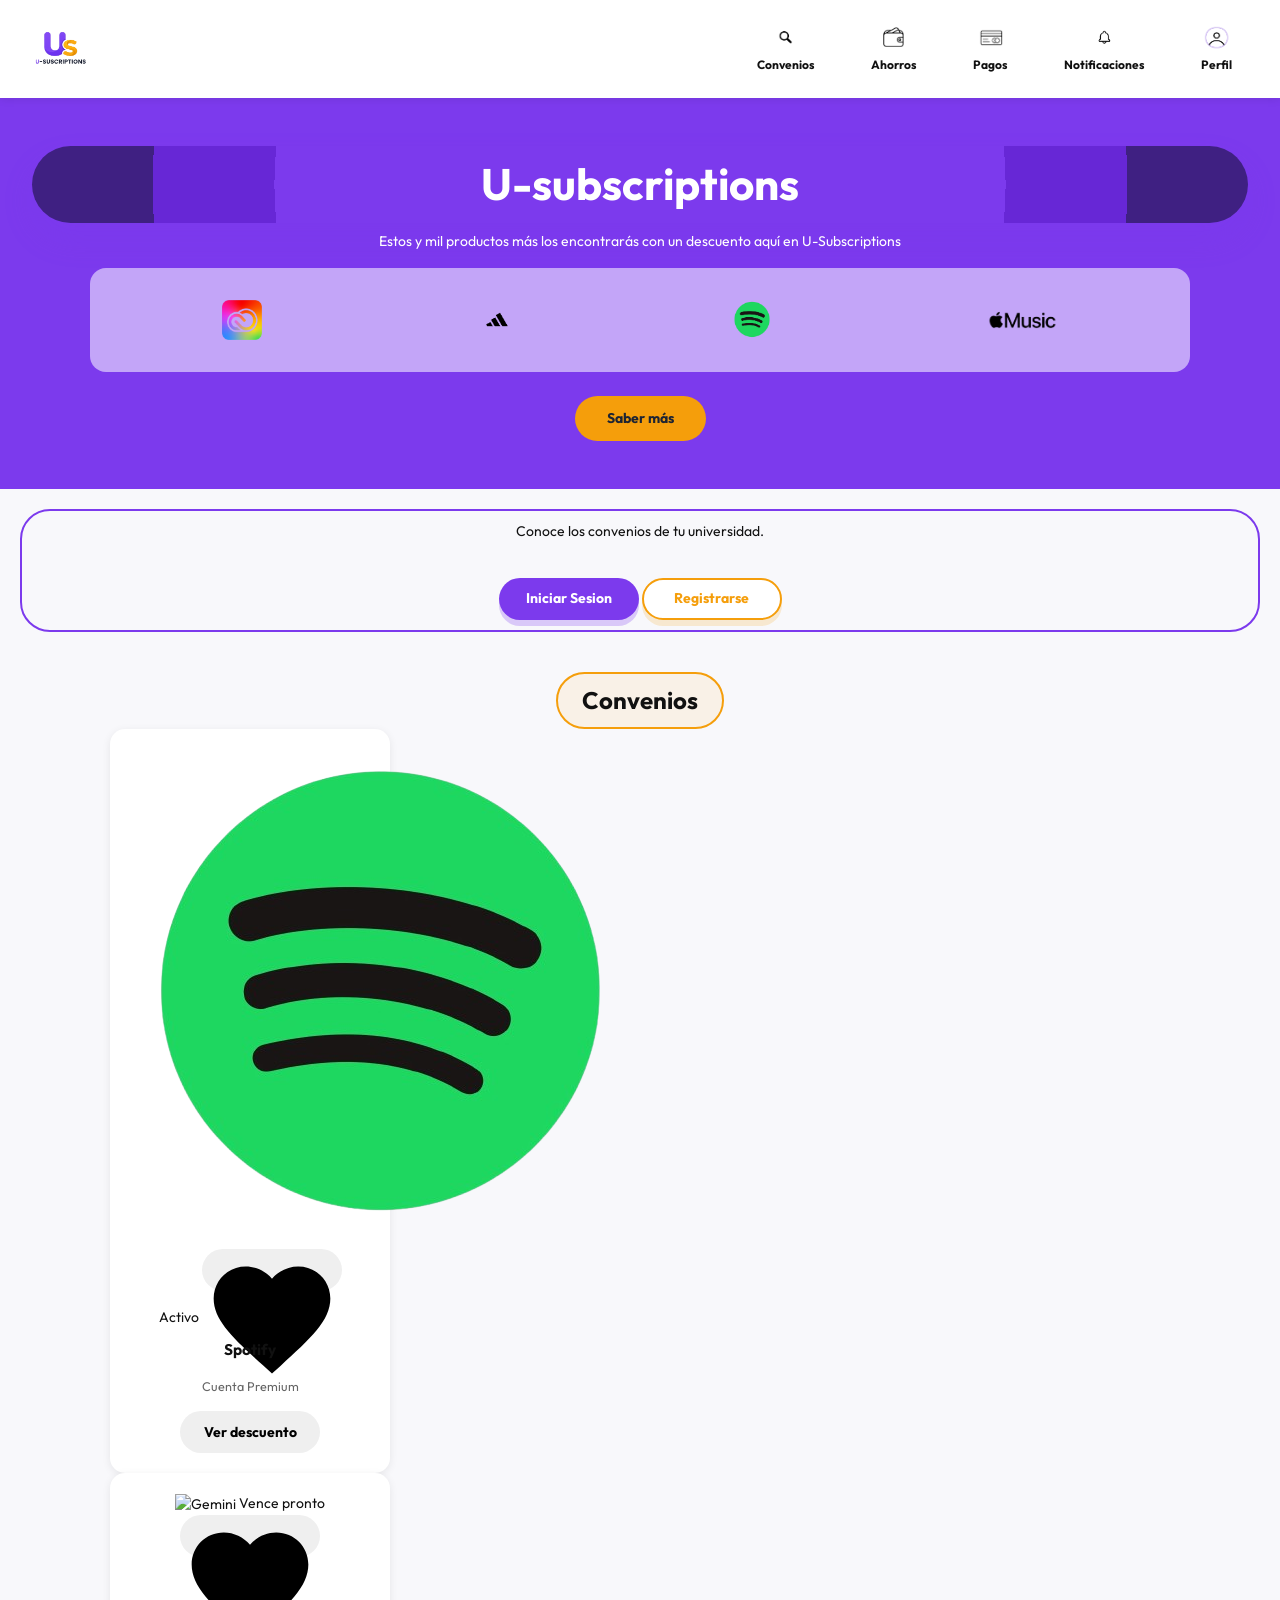
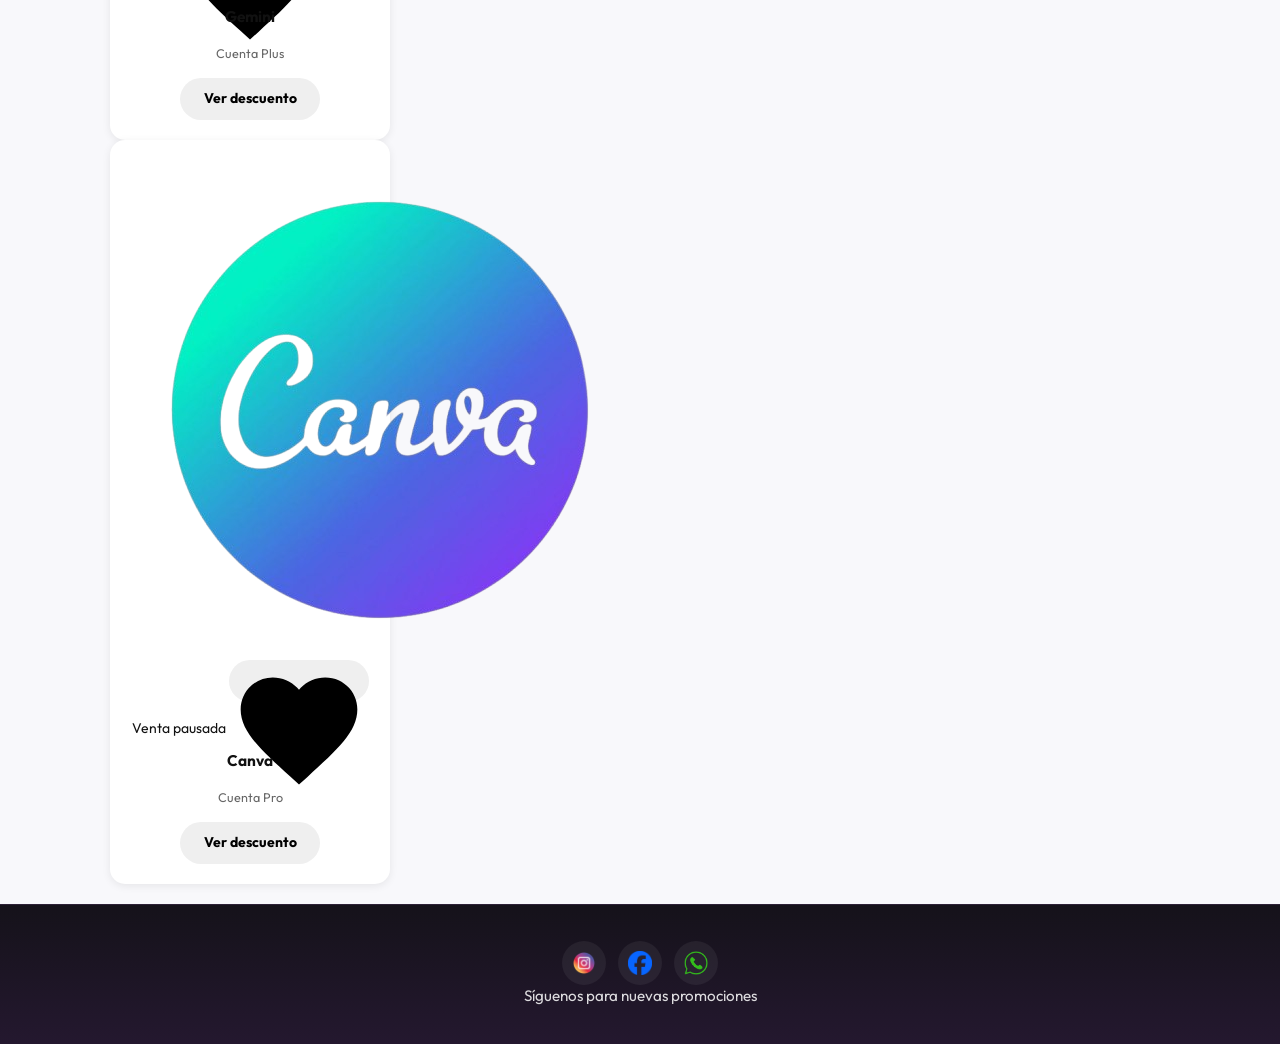
==== commit 416ebd16: "Merge branch 'master' of https://github.com/CM-Sebastian/proyecto_uxUI" ====
--- a/index.html
+++ b/index.html
@@ -15,7 +15,7 @@
   <header>
     <div class="logo">
       <a href="index.html">
-        <img src="images/logo.png" alt="Logo de U-Suscriptions">
+      <img src="images/logo.png" alt="Logo de U-Suscriptions">
       </a>
     </div>
 
@@ -27,6 +27,7 @@
             <span>Convenios</span>
           </a>
         </li>
+
         <li>
           <a href="pages/panel_ahorro.html">
             <img src="images/iconos/icono-ahorro.png" alt="Icono de ahorros">
@@ -56,13 +57,14 @@
   <main>
     <section class="banner-promocional">
       <h1>U-subscriptions</h1>
+
       <p>Estos y mil productos más los encontrarás con un descuento aquí en U-Subscriptions</p>
 
       <div id="carouselMarcas" class="carousel slide" data-bs-ride="carousel">
         <div class="carousel-inner">
           <div class="carousel-item active">
             <div class="marcas-aliadas">
-              <img src="images/marcas/marca-adove.png" alt="Adobe Creative">
+              <img src="images/marcas/marca-adove.png" alt="Adobe creative">
               <img src="images/marcas/marca-adidas.png" alt="Adidas">
               <img src="images/marcas/marca-spotify.png" alt="Spotify">
               <img src="images/marcas/marca-apple.png" alt="Apple Music">
@@ -83,82 +85,158 @@
       </div>
     </section>
 
-    <section class="registro">
-      <p>Conoce los convenios de tu universidad.</p>
-      <div class="registro-contenido">
-        <a href="index.html">
-          <button type="button" class="button-primary">Iniciar Sesion</button>
-        </a>
-        <a href="index.html">
-          <button type="button" class="button-secondary">Registrarse</button>
-        </a>
-      </div>
+    <!-- SECCIÓN DE REGISTRO CON LOS FORMULARIOS DESPLEGABLES -->
+    <section class="registro" aria-labelledby="registro">
+        <p>Conoce los convenios de tu universidad.</p>
+        <div class="registro-contenido">
+            <button type="button" id="btn-abrir-login" class="button-primary">Iniciar Sesion</button>
+            <button type="button" id="btn-abrir-registro" class="button-secondary">Registrarse</button>
+        </div>
+
+        <!-- FORMULARIO DESPLEGABLE: INICIAR SESIÓN -->
+        <div id="modal-login" class="card p-4 shadow-sm my-3 mx-auto" style="display: none; max-width: 450px; border: 2px solid #b79cff; border-radius: 20px; background-color: #ffffff; text-align: left;">
+            <div class="d-flex justify-content-between align-items-center mb-2">
+                <span class="badge rounded-pill px-3 py-2" style="border: 2px solid #f6ad55; color: #744210; font-weight: bold; background-color: transparent;">Inicia Sesión</span>
+                <button type="button" class="btn-close cerrar-form" aria-label="Cerrar"></button>
+            </div>
+            <p class="text-muted mb-3" style="font-size: 0.9rem;">Ingresa tus datos para continuar</p>
+            
+            <form>
+                <div class="mb-3">
+                    <label class="form-label fw-bold" style="font-size: 0.85rem;">Correo Institucional</label>
+                    <input type="email" class="form-control" placeholder="Ej. nombre@ejemplo.com" style="background-color: #d6bcfa; border: none; border-radius: 10px; color: #4a5568;" required>
+                </div>
+                <div class="mb-3">
+                    <label class="form-label fw-bold" style="font-size: 0.85rem;">Contraseña</label>
+                    <div class="input-group">
+                        <input type="password" class="form-control password-input" placeholder="********" style="background-color: #d6bcfa; border: none; border-radius: 10px 0 0 10px; color: #4a5568;" required>
+                        <span class="input-group-text toggle-password" style="background-color: #d6bcfa; border: none; border-radius: 0 10px 10px 0; cursor: pointer;">
+                            <svg xmlns="http://www.w3.org/2000/svg" width="16" height="16" fill="currentColor" class="bi bi-eye-slash" viewBox="0 0 16 16"><path d="M13.359 11.238C15.06 9.72 16 8 16 8s-3-5.5-8-5.5a7.029 7.029 0 0 0-2.79.588l.77.771A5.944 5.944 0 0 1 8 3.5c2.12 0 3.879 1.168 5.168 2.457A13.134 13.134 0 0 1 14.828 8c-.058.087-.122.183-.195.288-.335.48-.83 1.12-1.465 1.755l.191.195z"/><path d="M11.297 9.176a3.5 3.5 0 0 0-4.474-4.474l.823.823a2.5 2.5 0 0 1 2.828 2.828l.823.822z"/><path d="M3.35 5.47c-.33.325-.63.668-.892 1.017C1.172 8 0 9.5 0 9.5s3 5.5 8 5.5a7.029 7.029 0 0 0 2.79-.588l-.77-.771A5.944 5.944 0 0 1 8 12.5c-2.12 0-3.879-1.168-5.168-2.457A13.134 13.134 0 0 1 1.172 9.5c.058-.087.122-.183.195-.288.335-.48.83-1.12 1.465-1.755l.52-.52-.002-.002z"/></svg>
+                        </span>
+                    </div>
+                </div>
+                <div class="text-center mb-3" style="font-size: 0.85rem;">
+                    ¿No tienes una cuenta aún? <a href="#" id="ir-a-registro" class="text-decoration-none fw-bold" style="color: #6b46c1;">Regístrate</a>
+                </div>
+                <button type="submit" class="btn w-100 text-white fw-bold py-2" style="background-color: #6b46c1; border-radius: 20px;">Entrar</button>
+            </form>
+        </div>
+
+        <!-- FORMULARIO DESPLEGABLE: CREA TU CUENTA (REGISTRO) -->
+        <div id="modal-registro" class="card p-4 shadow-sm my-3 mx-auto" style="display: none; max-width: 450px; border: 2px solid #b79cff; border-radius: 20px; background-color: #ffffff; text-align: left;">
+            <div class="d-flex justify-content-between align-items-center mb-2">
+                <span class="badge rounded-pill px-3 py-2" style="border: 2px solid #f6ad55; color: #744210; font-weight: bold; background-color: transparent;">Crea tu Cuenta</span>
+                <button type="button" class="btn-close cerrar-form" aria-label="Cerrar"></button>
+            </div>
+            <p class="text-muted mb-3" style="font-size: 0.9rem;">Ingresa tus datos para comenzar</p>
+            
+            <form>
+                <div class="mb-3">
+                    <label class="form-label fw-bold" style="font-size: 0.85rem;">Nombre y Apellido</label>
+                    <input type="text" class="form-control" placeholder="Ej. Maria Lopez" style="background-color: #d6bcfa; border: none; border-radius: 10px; color: #4a5568;" required>
+                </div>
+                <div class="mb-3">
+                    <label class="form-label fw-bold" style="font-size: 0.85rem;">Correo Institucional</label>
+                    <input type="email" class="form-control" placeholder="Ej. nombre@ejemplo.com" style="background-color: #f3d6d6; border: 1px solid #e53e3e; border-radius: 10px; color: #4a5568;" required>
+                    <div style="font-size: 0.75rem; color: #e53e3e; margin-top: 4px; font-weight: 500;">
+                        <span style="display: inline-block; width: 12px; height: 12px; background-color: #e53e3e; color: white; text-align: center; border-radius: 50%; font-size: 9px; line-height: 12px; margin-right: 4px;">!</span> Este campo es obligatorio
+                    </div>
+                </div>
+                <div class="mb-3">
+                    <label class="form-label fw-bold" style="font-size: 0.85rem;">Contraseña</label>
+                    <div class="input-group">
+                        <input type="password" class="form-control password-input" placeholder="********" style="background-color: #d6bcfa; border: none; border-radius: 10px 0 0 10px; color: #4a5568;" required>
+                        <span class="input-group-text toggle-password" style="background-color: #d6bcfa; border: none; border-radius: 0 10px 10px 0; cursor: pointer;">
+                            <svg xmlns="http://www.w3.org/2000/svg" width="16" height="16" fill="currentColor" class="bi bi-eye-slash" viewBox="0 0 16 16"><path d="M13.359 11.238C15.06 9.72 16 8 16 8s-3-5.5-8-5.5a7.029 7.029 0 0 0-2.79.588l.77.771A5.944 5.944 0 0 1 8 3.5c2.12 0 3.879 1.168 5.168 2.457A13.134 13.134 0 0 1 14.828 8c-.058.087-.122.183-.195.288-.335.48-.83 1.12-1.465 1.755l.191.195z"/><path d="M11.297 9.176a3.5 3.5 0 0 0-4.474-4.474l.823.823a2.5 2.5 0 0 1 2.828 2.828l.823.822z"/><path d="M3.35 5.47c-.33.325-.63.668-.892 1.017C1.172 8 0 9.5 0 9.5s3 5.5 8 5.5a7.029 7.029 0 0 0 2.79-.588l-.77-.771A5.944 5.944 0 0 1 8 12.5c-2.12 0-3.879-1.168-5.168-2.457A13.134 13.134 0 0 1 1.172 9.5c.058-.087.122-.183.195-.288.335-.48.83-1.12 1.465-1.755l.52-.52-.002-.002z"/></svg>
+                        </span>
+                    </div>
+                    <div style="font-size: 0.75rem; color: #718096; margin-top: 4px;">Mínimo 8 caracteres, incluya una mayúscula y un número</div>
+                </div>
+                <div class="mb-3">
+                    <label class="form-label fw-bold" style="font-size: 0.85rem;">Confirmar contraseña</label>
+                    <div class="input-group">
+                        <input type="password" class="form-control password-input" placeholder="********" style="background-color: #d6bcfa; border: none; border-radius: 10px 0 0 10px; color: #4a5568;" required>
+                        <span class="input-group-text toggle-password" style="background-color: #d6bcfa; border: none; border-radius: 0 10px 10px 0; cursor: pointer;">
+                            <svg xmlns="http://www.w3.org/2000/svg" width="16" height="16" fill="currentColor" class="bi bi-eye-slash" viewBox="0 0 16 16"><path d="M13.359 11.238C15.06 9.72 16 8 16 8s-3-5.5-8-5.5a7.029 7.029 0 0 0-2.79.588l.77.771A5.944 5.944 0 0 1 8 3.5c2.12 0 3.879 1.168 5.168 2.457A13.134 13.134 0 0 1 14.828 8c-.058.087-.122.183-.195.288-.335.48-.83 1.12-1.465 1.755l.191.195z"/><path d="M11.297 9.176a3.5 3.5 0 0 0-4.474-4.474l.823.823a2.5 2.5 0 0 1 2.828 2.828l.823.822z"/><path d="M3.35 5.47c-.33.325-.63.668-.892 1.017C1.172 8 0 9.5 0 9.5s3 5.5 8 5.5a7.029 7.029 0 0 0 2.79-.588l-.77-.771A5.944 5.944 0 0 1 8 12.5c-2.12 0-3.879-1.168-5.168-2.457A13.134 13.134 0 0 1 1.172 9.5c.058-.087.122-.183.195-.288.335-.48.83-1.12 1.465-1.755l.52-.52-.002-.002z"/></svg>
+                        </span>
+                    </div>
+                </div>
+                <div class="text-center mb-3" style="font-size: 0.85rem;">
+                    ¿Ya tienes una cuenta? <a href="#" id="ir-a-login" class="text-decoration-none fw-bold" style="color: #6b46c1;">Inicia Sesión</a>
+                </div>
+                <button type="submit" class="btn w-100 text-white fw-bold py-2" style="background-color: #6b46c1; border-radius: 20px;">Crear Cuenta</button>
+            </form>
+        </div>
     </section>
 
     <section class="convenios">
-      <h2>Convenios</h2>
-      
-      <div class="grilla-convenios">
-        <!-- Tarjeta 1: Spotify -->
-        <article class="tarjeta-convenio">
-          <div class="tarjeta-header">
-            <img src="images/marcas/marca-spotify.png" alt="Spotify">
-            <span class="badge-estado">Activo</span>
-            <button class="btn-favorito activo" aria-label="Marcar favorito">
-              <svg class="icono-corazon" viewBox="0 0 24 24">
-                <path d="M12 21.35l-1.45-1.32C5.4 15.36 2 12.28 2 8.5 2 5.42 4.42 3 7.5 3c1.74 0 3.41.81 4.5 2.09C13.09 3.81 14.76 3 16.5 3 19.58 3 22 5.42 22 8.5c0 3.78-3.4 6.86-8.55 11.54L12 21.35z"/>
-              </svg>
-            </button>
-          </div>
-          <p class="tarjeta-compania">Spotify</p>
-          <p class="tarjeta-cuenta">Cuenta Premium</p>
-          <div class="detalle-descuento" hidden>
-            <p class="texto-oferta">Obtén <strong>50% de descuento</strong> en tu plan universitario individual mostrando tu carné institucional.</p>
-          </div>
-          <button type="button" class="btn-ver-mas" aria-expanded="false">Ver descuento</button>
-        </article>
-
-        <!-- Tarjeta 2: Gemini -->
-        <article class="tarjeta-convenio">
-          <div class="tarjeta-header">
-            <img src="images/marcas/marca-gemini.png" alt="Gemini">
-            <span class="badge-estado">Vence pronto</span>
-            <button class="btn-favorito activo" aria-label="Marcar favorito">
-              <svg class="icono-corazon" viewBox="0 0 24 24">
-                <path d="M12 21.35l-1.45-1.32C5.4 15.36 2 12.28 2 8.5 2 5.42 4.42 3 7.5 3c1.74 0 3.41.81 4.5 2.09C13.09 3.81 14.76 3 16.5 3 19.58 3 22 5.42 22 8.5c0 3.78-3.4 6.86-8.55 11.54L12 21.35z"/>
-              </svg>
-            </button>
-          </div>
-          <p class="tarjeta-compania">Gemini</p>
-          <p class="tarjeta-cuenta">Cuenta Plus</p>
-          <div class="detalle-descuento" hidden>
-            <p class="texto-oferta">Obtén <strong>50% de descuento</strong> en tu plan universitario individual mostrando tu carné institucional.</p>
-          </div>
-          <button type="button" class="btn-ver-mas" aria-expanded="false">Ver descuento</button>
-        </article>
-
-        <!-- Tarjeta 3: Canva -->
-        <article class="tarjeta-convenio">
-          <div class="tarjeta-header">
-            <img src="images/marcas/marca-canva.png" alt="Canva">
-            <span class="badge-estado">Venta pausada</span>
-            <button class="btn-favorito" aria-label="Marcar favorito">
-              <svg class="icono-corazon" viewBox="0 0 24 24">
-                <path d="M12 21.35l-1.45-1.32C5.4 15.36 2 12.28 2 8.5 2 5.42 4.42 3 7.5 3c1.74 0 3.41.81 4.5 2.09C13.09 3.81 14.76 3 16.5 3 19.58 3 22 5.42 22 8.5c0 3.78-3.4 6.86-8.55 11.54L12 21.35z"/>
-              </svg>
-            </button>
-          </div>
-          <p class="tarjeta-compania">Canva</p>
-          <p class="tarjeta-cuenta">Cuenta Pro</p>
-          <div class="detalle-descuento" hidden>
-            <p class="texto-oferta">Obtén <strong>50% de descuento</strong> en tu plan universitario individual mostrando tu carné institucional.</p>
-          </div>
-          <button type="button" class="btn-ver-mas" aria-expanded="false">Ver descuento</button>
-        </article>
-      </div>
-
-    </section>
-  </main>
+        <h2>Convenios</h2>
+        
+        <div class="grilla-convenios">
+            <!-- Tarjeta 1: Spotify -->
+            <article class="tarjeta-convenio">
+                <div class="tarjeta-header">
+                    <img src="images/marcas/marca-spotify.png" alt="Spotify">
+                    <span class="badge-estado">Activo</span>
+                    <button class="btn-favorito activo" aria-label="Marcar favorito">
+                        <svg class="icono-corazon" viewBox="0 0 24 24">
+                            <path d="M12 21.35l-1.45-1.32C5.4 15.36 2 12.28 2 8.5 2 5.42 4.42 3 7.5 3c1.74 0 3.41.81 4.5 2.09C13.09 3.81 14.76 3 16.5 3 19.58 3 22 5.42 22 8.5c0 3.78-3.4 6.86-8.55 11.54L12 21.35z"/>
+                        </svg>
+                    </button>
+                </div>
+                
+                <p class="tarjeta-compania">Spotify</p>
+                <p class="tarjeta-cuenta">Cuenta Premium</p>
+                <div class="detalle-descuento" hidden>
+                    <p class="texto-oferta">Obtén <strong>50% de descuento</strong> en tu plan universitario individual mostrando tu carné institucional.</p>
+                </div>
+
+                <button type="button" class="btn-ver-mas" aria-expanded="false">Ver descuento</button>
+            </article>
+
+            <!-- Tarjeta 2: Gemini -->
+            <article class="tarjeta-convenio">
+                <div class="tarjeta-header">
+                    <img src="images/marcas/marca-gemini.png" alt="Gemini">
+                    <span class="badge-estado">Vence pronto</span>
+                    <button class="btn-favorito activo" aria-label="Marcar favorito">
+                        <svg class="icono-corazon" viewBox="0 0 24 24">
+                            <path d="M12 21.35l-1.45-1.32C5.4 15.36 2 12.28 2 8.5 2 5.42 4.42 3 7.5 3c1.74 0 3.41.81 4.5 2.09C13.09 3.81 14.76 3 16.5 3 19.58 3 22 5.42 22 8.5c0 3.78-3.4 6.86-8.55 11.54L12 21.35z"/>
+                        </svg>
+                    </button>
+                </div>
+                <p class="tarjeta-compania">Gemini</p>
+                <p class="tarjeta-cuenta">Cuenta Plus</p>
+               <div class="detalle-descuento" hidden>
+                    <p class="texto-oferta">Obtén <strong>50% de descuento</strong> en tu plan universitario individual mostrando tu carné institucional.</p>
+                </div>
+
+                <button type="button" class="btn-ver-mas" aria-expanded="false">Ver descuento</button>
+            </article>
+
+            <!-- Tarjeta 3: Canva -->
+            <article class="tarjeta-convenio">
+                <div class="tarjeta-header">
+                    <img src="images/marcas/marca-canva.png" alt="Canva">
+                    <span class="badge-estado">Venta pausada</span>
+                    <button class="btn-favorito" aria-label="Marcar favorito">
+                        <svg class="icono-corazon" viewBox="0 0 24 24">
+                            <path d="M12 21.35l-1.45-1.32C5.4 15.36 2 12.28 2 8.5 2 5.42 4.42 3 7.5 3c1.74 0 3.41.81 4.5 2.09C13.09 3.81 14.76 3 16.5 3 19.58 3 22 5.42 22 8.5c0 3.78-3.4 6.86-8.55 11.54L12 21.35z"/>
+                        </svg>
+                    </button>
+                </div>
+                <p class="tarjeta-compania">Canva</p>
+                <p class="tarjeta-cuenta">Cuenta Pro</p>
+                <div class="detalle-descuento" hidden>
+                    <p class="texto-oferta">Obtén <strong>50% de descuento</strong> en tu plan universitario individual mostrando tu carné institucional.</p>
+                </div>
+
+                <button type="button" class="btn-ver-mas" aria-expanded="false">Ver descuento</button>
+            </article>
+        </div>
+
+        </section>
+    </main>
 
   <!-- NAVEGACIÓN INFERIOR PARA MÓVIL EN INDEX -->
   <nav class="nav-mobile-bottom" aria-label="Navegación Móvil">
@@ -202,22 +280,91 @@
     </ul>
   </nav>
 
-  <footer class="site-footer">
-    <div class="social-icons">
-      <a href="#" aria-label="Instagram">
-        <img src="images/—Pngtree—instagram logo icon vector_3588821.png" alt="Instagram" width="24" height="24">
-      </a>
-      <a href="#" aria-label="Facebook">
-        <img src="images/facebook-circle-logo-png.webp" alt="Facebook" width="24" height="24">
-      </a>
-      <a href="#" aria-label="WhatsApp">
-        <img src="images/—Pngtree—whatsapp mobile app icon vector_8704828.png" alt="WhatsApp" width="24" height="24">
-      </a>
-    </div>
-    <p class="footer-text">Síguenos para nuevas promociones</p>
-  </footer>
-  <script src="js/notificaciones.js"></script>
-  <script src="https://cdn.jsdelivr.net/npm/bootstrap@5.3.3/dist/js/bootstrap.bundle.min.js"></script>
-  <script src="js/inicio.js" defer></script>
+    <footer class="site-footer">
+        <div class="social-icons">
+            <a href="#" aria-label="Instagram">
+                <img src="images/—Pngtree—instagram logo icon vector_3588821.png" alt="Instagram" width="24" height="24">
+            </a>
+            <a href="#" aria-label="Facebook">
+                <img src="images/facebook-circle-logo-png.webp" alt="Facebook" width="24" height="24">
+            </a>
+            <a href="#" aria-label="WhatsApp">
+                <img src="images/—Pngtree—whatsapp mobile app icon vector_8704828.png" alt="WhatsApp" width="24" height="24">
+            </a>
+        </div>
+        <p class="footer-text">Síguenos para nuevas promociones</p>
+    </footer>
+    <script src="js/notificaciones.js"></script>
+    <script src="https://cdn.jsdelivr.net/npm/bootstrap@5.3.3/dist/js/bootstrap.bundle.min.js"></script>
+    <script src="js/inicio.js" defer></script>
+
+  <!-- Script para controlar la apertura, cierre, cambio y visibilidad de contraseñas -->
+  <script>
+    document.addEventListener("DOMContentLoaded", () => {
+        const btnAbrirLogin = document.getElementById("btn-abrir-login");
+        const btnAbrirRegistro = document.getElementById("btn-abrir-registro");
+        
+        const modalLogin = document.getElementById("modal-login");
+        const modalRegistro = document.getElementById("modal-registro");
+        
+        const btnCerrarForms = document.querySelectorAll(".cerrar-form");
+        const irARegistro = document.getElementById("ir-a-registro");
+        const irALogin = document.getElementById("ir-a-login");
+
+        if (btnAbrirLogin && modalLogin) {
+            btnAbrirLogin.addEventListener("click", () => {
+                modalLogin.style.display = "block";
+                modalRegistro.style.display = "none";
+                modalLogin.scrollIntoView({ behavior: 'smooth' });
+            });
+        }
+
+        if (btnAbrirRegistro && modalRegistro) {
+            btnAbrirRegistro.addEventListener("click", () => {
+                modalRegistro.style.display = "block";
+                modalLogin.style.display = "none";
+                modalRegistro.scrollIntoView({ behavior: 'smooth' });
+            });
+        }
+
+        btnCerrarForms.forEach(btn => {
+            btn.addEventListener("click", () => {
+                if(modalLogin) modalLogin.style.display = "none";
+                if(modalRegistro) modalRegistro.style.display = "none";
+            });
+        });
+
+        if (irARegistro) {
+            irARegistro.addEventListener("click", (e) => {
+                e.preventDefault();
+                modalLogin.style.display = "none";
+                modalRegistro.style.display = "block";
+            });
+        }
+
+        if (irALogin) {
+            irALogin.addEventListener("click", (e) => {
+                e.preventDefault();
+                modalRegistro.style.display = "none";
+                modalLogin.style.display = "block";
+            });
+        }
+
+        // Funcionalidad para mostrar / ocultar contraseña
+        const togglePasswordButtons = document.querySelectorAll(".toggle-password");
+        togglePasswordButtons.forEach(button => {
+            button.addEventListener("click", () => {
+                const inputGroup = button.closest(".input-group");
+                const passwordInput = inputGroup.querySelector(".password-input");
+                
+                if (passwordInput.type === "password") {
+                    passwordInput.type = "text";
+                } else {
+                    passwordInput.type = "password";
+                }
+            });
+        });
+    });
+  </script>
 </body>
 </html>
